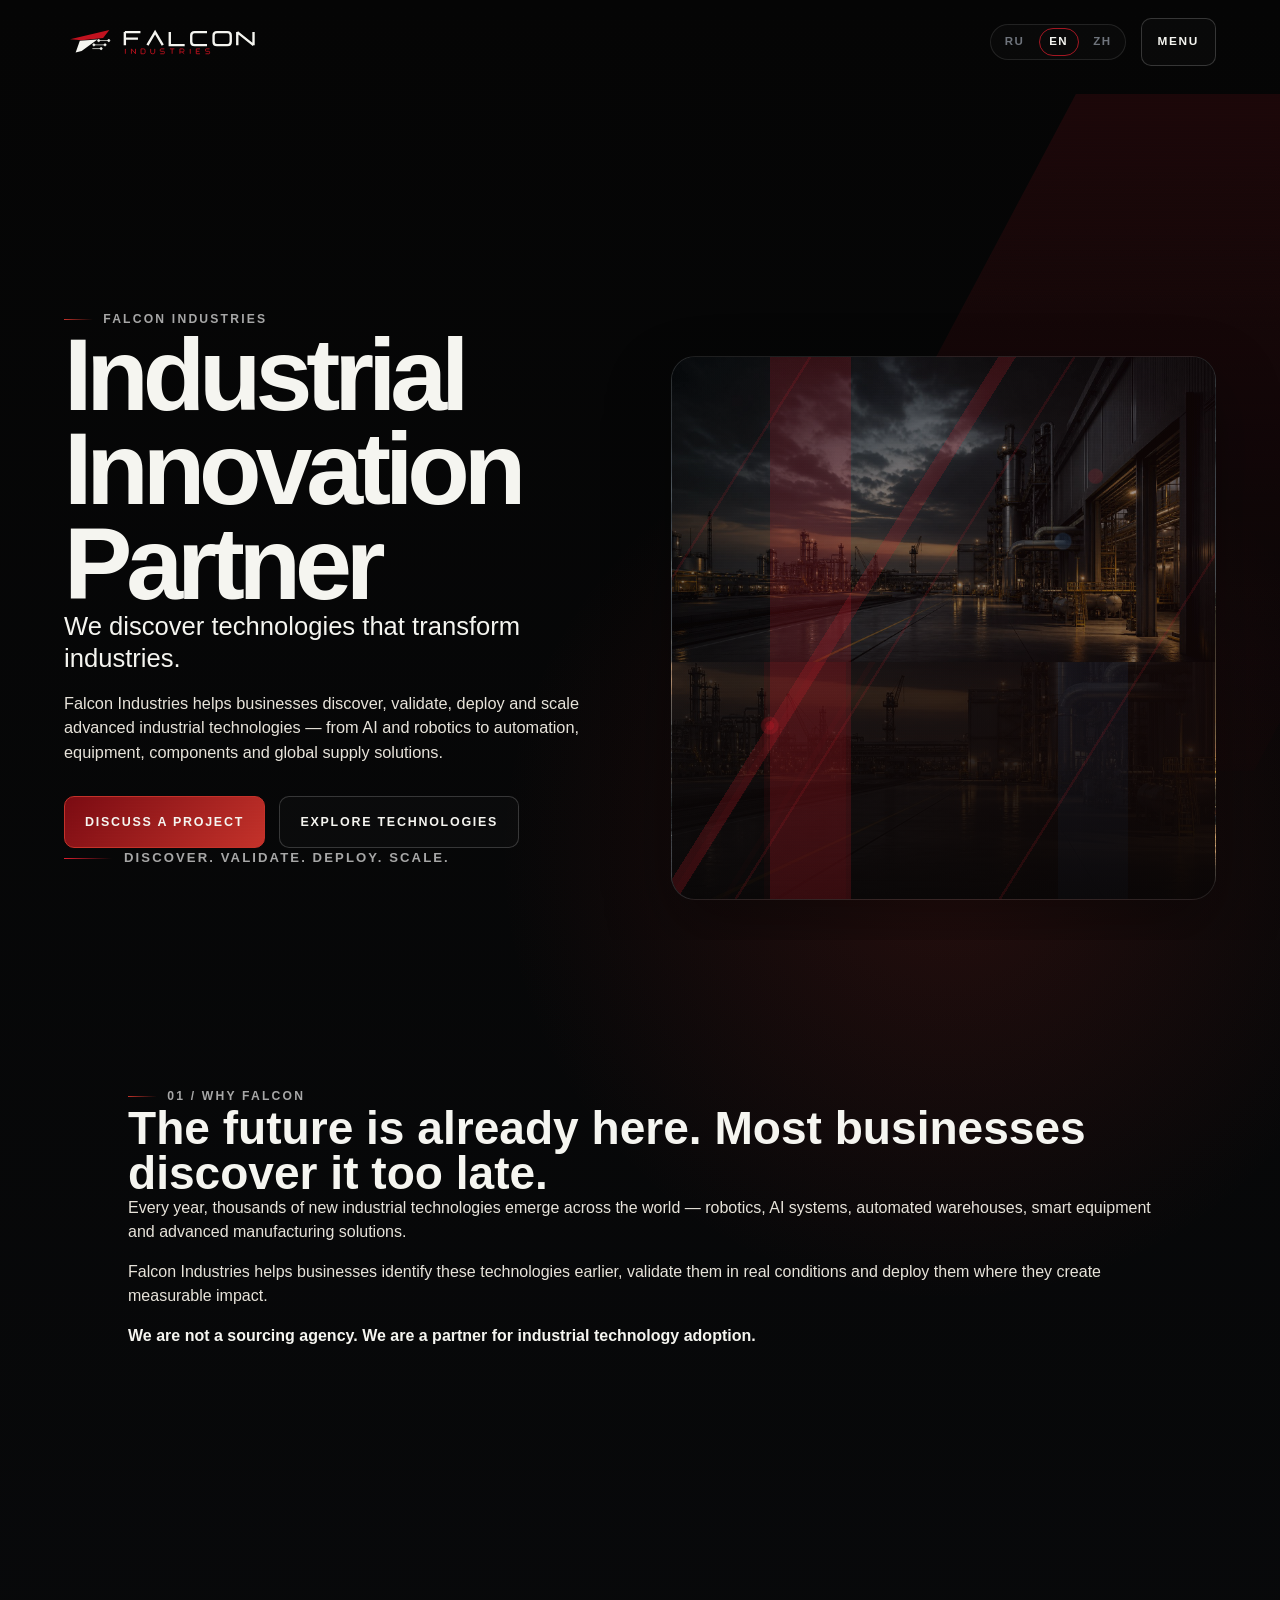
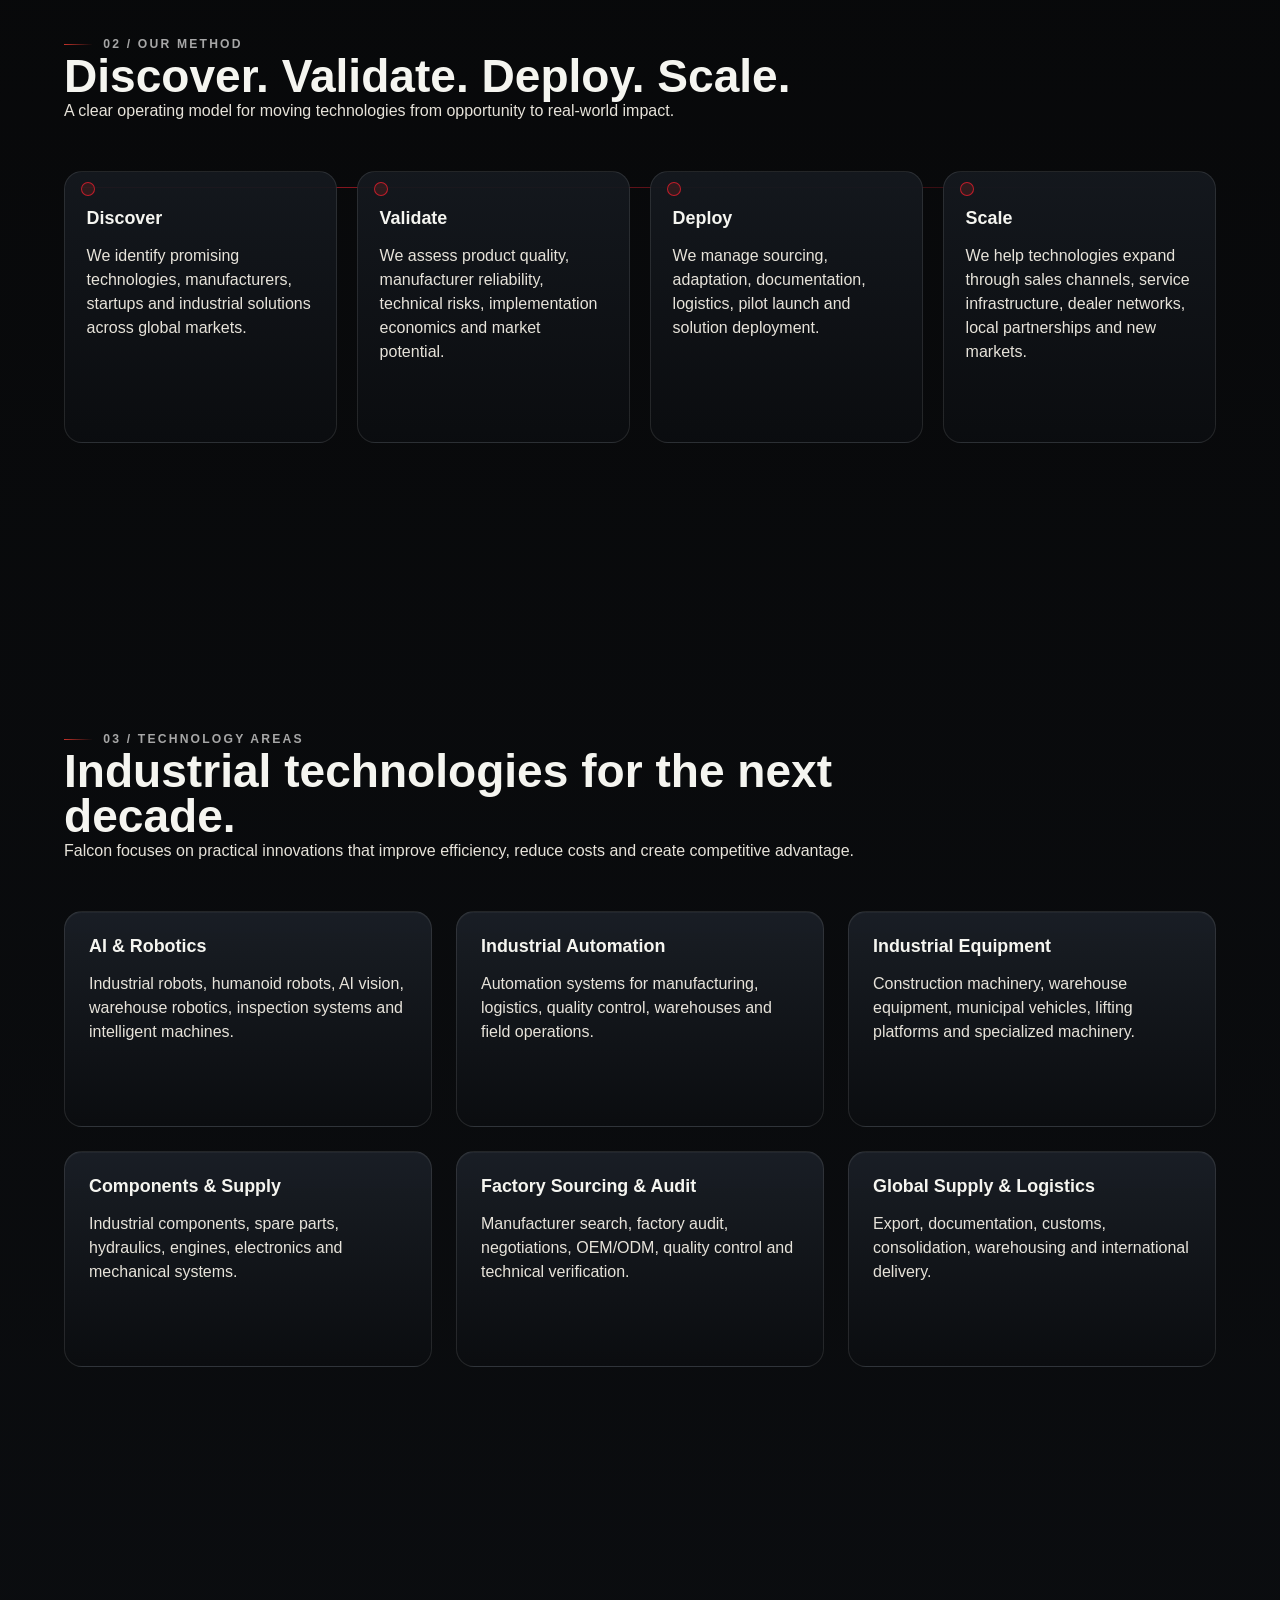
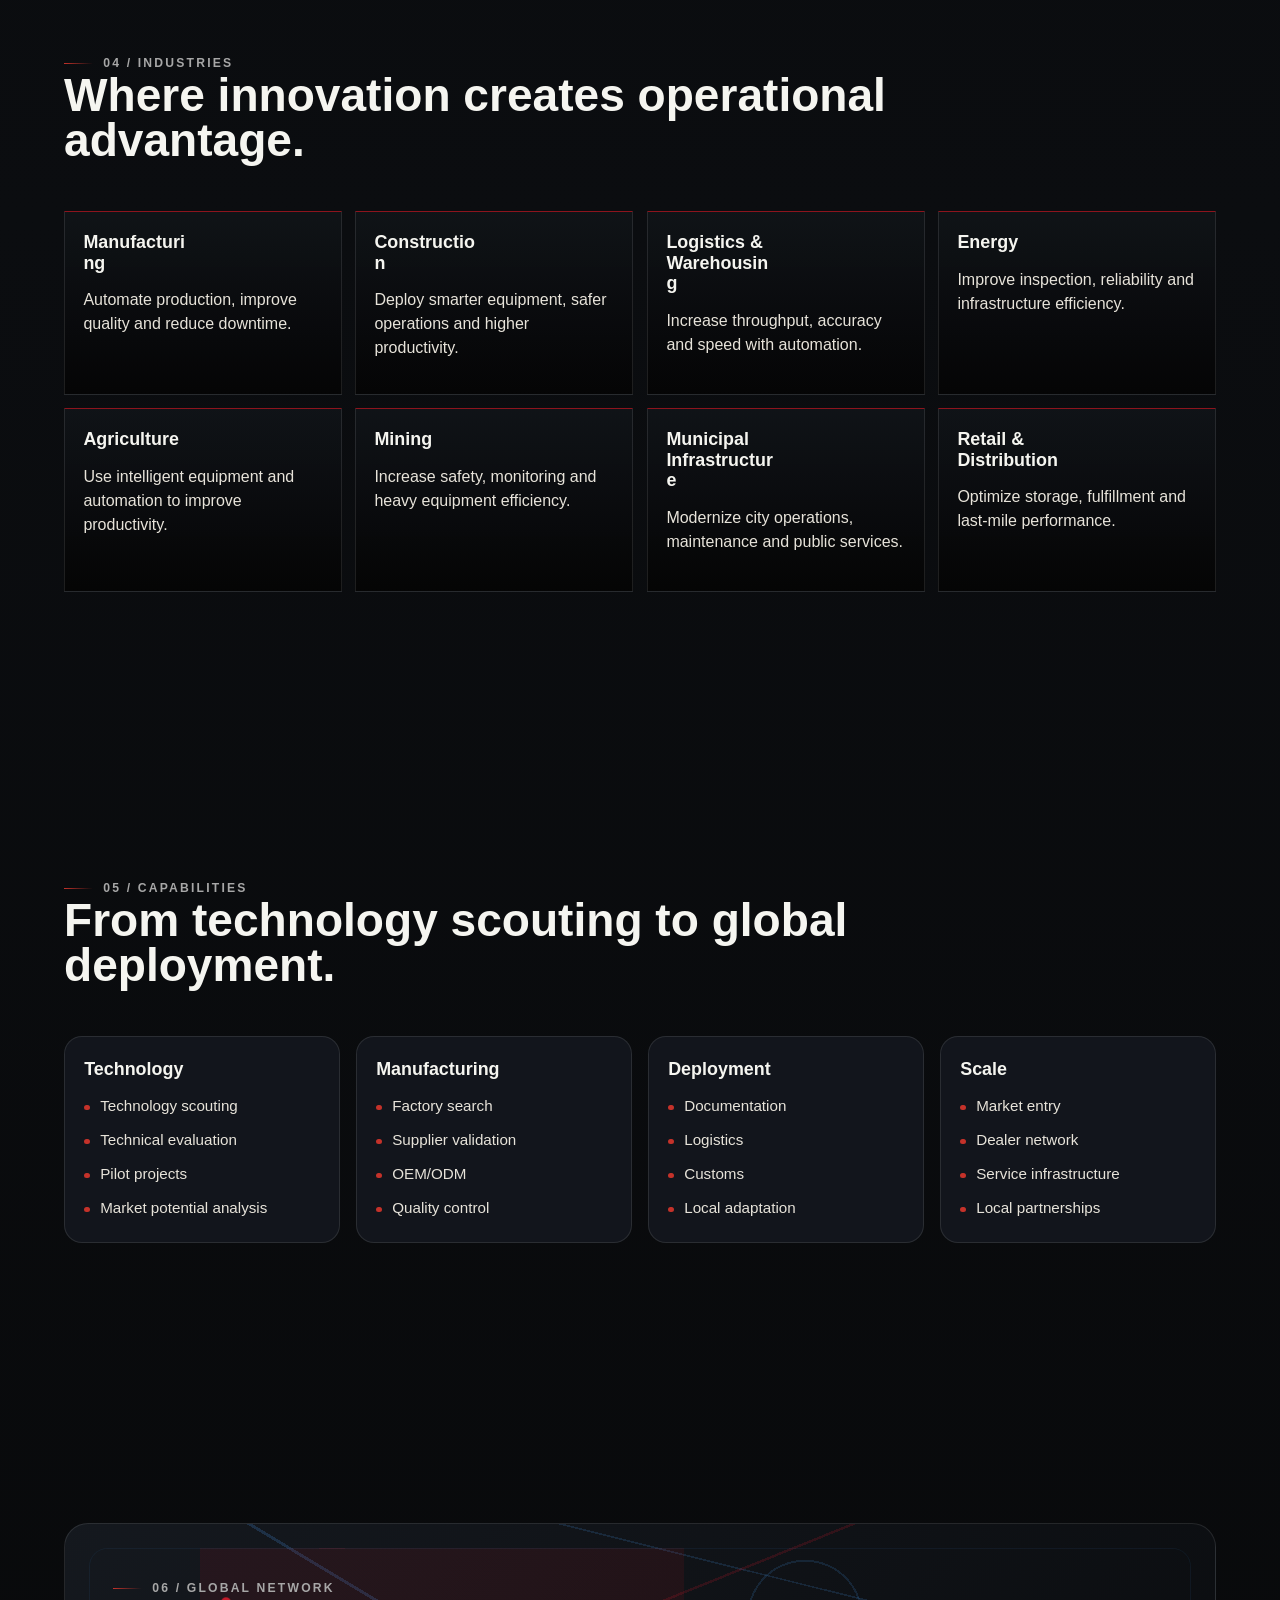
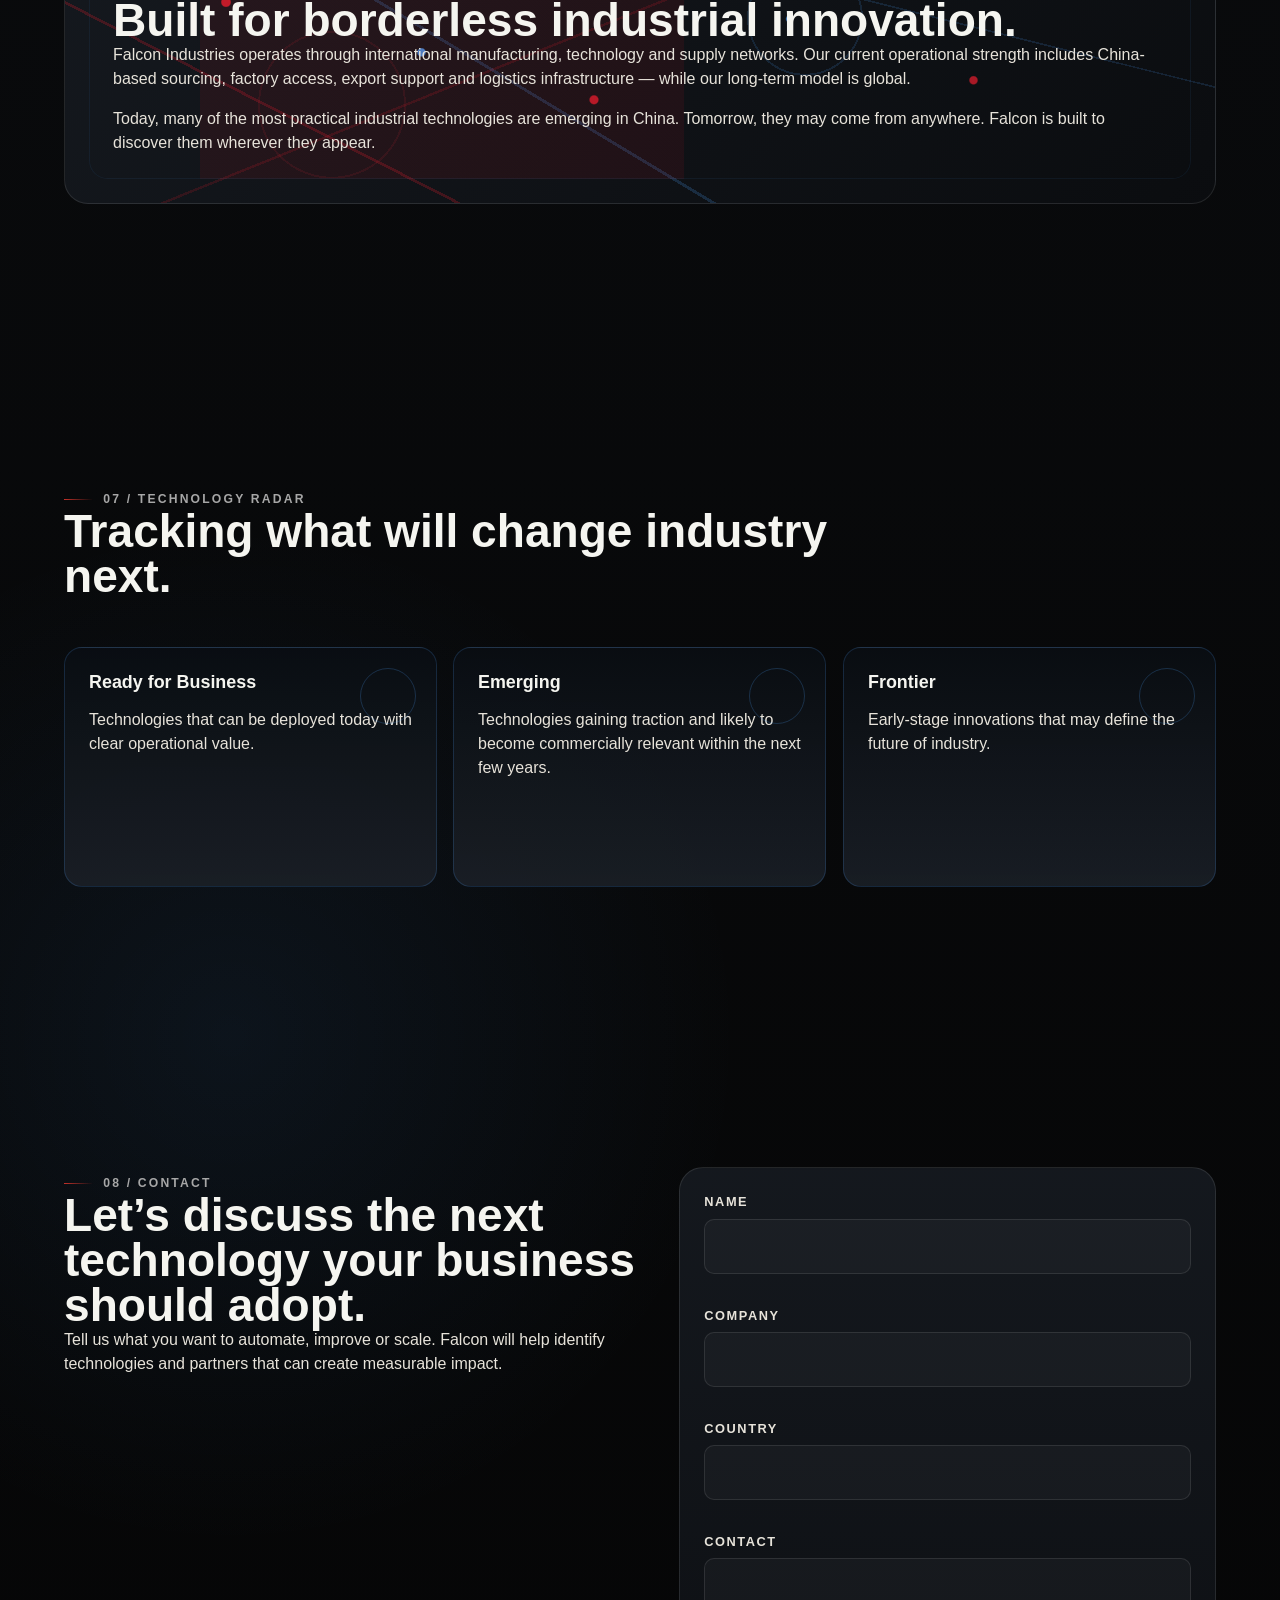
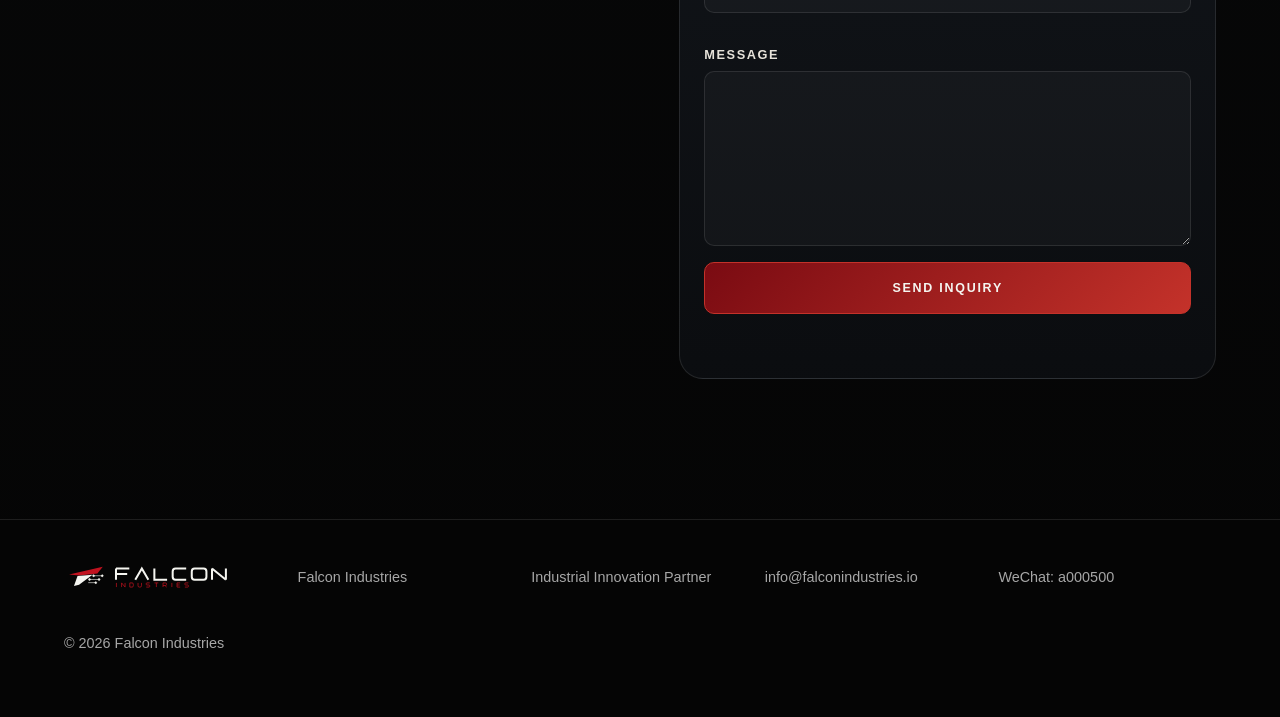
==== en/index.html @ 0cee4d05 "fix: prepare regru production hotfix" ====
<!doctype html>
<html lang="en">
<head>
  <meta charset="utf-8">
  <meta name="viewport" content="width=device-width, initial-scale=1">
  <title>Falcon Industries — Industrial Innovation Partner</title>
  <meta name="description" content="Falcon Industries helps businesses discover, validate, deploy and scale advanced industrial technologies — from AI and robotics to automation, equipment, components and global supply solutions.">
  <link rel="canonical" href="https://falconindustries.io/en/">
  <link rel="alternate" hreflang="ru" href="https://falconindustries.io/">
  <link rel="alternate" hreflang="en" href="https://falconindustries.io/en/">
  <link rel="alternate" hreflang="zh-Hans" href="https://falconindustries.io/zh/">
  <link rel="alternate" hreflang="x-default" href="https://falconindustries.io/">
  <link rel="icon" href="/public/brand/falcon-favicon.svg" type="image/svg+xml">
  <link rel="icon" href="/public/brand/falcon-favicon-32.png" sizes="32x32">
  <link rel="apple-touch-icon" href="/public/brand/falcon-favicon-192.png">
  <meta property="og:type" content="website">
  <meta property="og:site_name" content="Falcon Industries">
  <meta property="og:title" content="Falcon Industries — Industrial Innovation Partner">
  <meta property="og:description" content="We discover technologies that transform industries. Discover. Validate. Deploy. Scale.">
  <meta property="og:url" content="https://falconindustries.io/en/">
  <meta property="og:image" content="https://falconindustries.io/public/brand/falcon-og-logo.png">
  <meta name="twitter:card" content="summary_large_image">
  <meta name="twitter:title" content="Falcon Industries — Industrial Innovation Partner">
  <meta name="twitter:description" content="We discover technologies that transform industries. Discover. Validate. Deploy. Scale.">
  <meta name="twitter:image" content="https://falconindustries.io/public/brand/falcon-og-logo.png">
  <script type="application/ld+json">
    {
      "@context": "https://schema.org",
      "@type": "Organization",
      "name": "Falcon Industries",
      "url": "https://falconindustries.io/en/",
      "description": "Industrial innovation partner for discovering, validating, deploying and scaling technologies that transform industries.",
      "email": "info@falconindustries.io",
      "areaServed": ["CN", "RU", "HK"],
      "sameAs": ["https://falconindustries.io/"]
    }
  </script>
  <link rel="stylesheet" href="../assets/styles.css">
</head>
<body data-lang="en">
  <a class="skip-link" href="#main">Skip to content</a>
  <header class="site-header" data-site-header>
    <div class="container">
      <div class="header-bar">
        <a class="brand-logo" href="#hero" aria-label="Falcon Industries">
          <img src="/public/brand/falcon-logo-horizontal-light.svg" alt="Falcon Industries">
        </a>
        <nav class="site-nav" aria-label="Primary navigation">
          <a href="#about">About</a>
          <a href="#approach">Method</a>
          <a href="#technologies">Technologies</a>
          <a href="#industries">Industries</a>
          <a href="#capabilities">Capabilities</a>
          <a href="#contact">Contact</a>
        </nav>
        <div class="header-actions">
          <div class="language-switcher" aria-label="Language selection">
            <a href="/" hreflang="ru">RU</a>
            <a class="is-active" href="/en/" hreflang="en" aria-current="page">EN</a>
            <a href="/zh/" hreflang="zh-Hans">ZH</a>
          </div>
          <a class="button button--primary" href="#contact">Discuss a Project</a>
          <button type="button" class="menu-toggle" aria-label="Open menu" aria-controls="mobile-menu" aria-expanded="false" data-menu-toggle>Menu</button>
        </div>
      </div>
      <div class="mobile-menu" id="mobile-menu" hidden data-mobile-menu>
        <nav aria-label="Mobile navigation">
          <a href="#about">About</a>
          <a href="#approach">Method</a>
          <a href="#technologies">Technologies</a>
          <a href="#industries">Industries</a>
          <a href="#capabilities">Capabilities</a>
          <a href="#contact">Contact</a>
        </nav>
        <div class="language-switcher" aria-label="Language selection">
          <a href="/" hreflang="ru">RU</a>
          <a class="is-active" href="/en/" hreflang="en" aria-current="page">EN</a>
          <a href="/zh/" hreflang="zh-Hans">ZH</a>
        </div>
      </div>
    </div>
  </header>
  <main id="main">
    <section id="hero" class="hero">
      <div class="container hero-layout">
        <div class="hero-copy" data-reveal>
          <p class="section-label">FALCON INDUSTRIES</p>
          <h1>Industrial Innovation Partner</h1>
          <p class="hero-tagline">We discover technologies that transform industries.</p>
          <p>Falcon Industries helps businesses discover, validate, deploy and scale advanced industrial technologies — from AI and robotics to automation, equipment, components and global supply solutions.</p>
          <div class="hero-actions">
            <a class="button button--primary" href="#contact">Discuss a Project</a>
            <a class="button" href="#technologies">Explore Technologies</a>
          </div>
          <p class="hero-bottom-line">Discover. Validate. Deploy. Scale.</p>
        </div>
        <div class="hero-visual" data-reveal data-video-fallback aria-hidden="true">
          <video autoplay muted loop playsinline preload="metadata" poster="../assets/hero-poster.jpg">
            <source src="/public/media/hero-main-mobile.mp4" media="(max-width: 767px)" type="video/mp4">
            <source src="/public/media/hero-main.mp4" type="video/mp4">
            <source src="../assets/hero.mp4" type="video/mp4">
          </video>
        </div>
      </div>
    </section>
    <section id="about" class="section section--manifesto">
      <div class="container" data-reveal>
        <p class="section-label">01 / WHY FALCON</p>
        <h2>The future is already here. Most businesses discover it too late.</h2>
        <p>Every year, thousands of new industrial technologies emerge across the world — robotics, AI systems, automated warehouses, smart equipment and advanced manufacturing solutions.</p>
        <p>Falcon Industries helps businesses identify these technologies earlier, validate them in real conditions and deploy them where they create measurable impact.</p>
        <p><strong>We are not a sourcing agency. We are a partner for industrial technology adoption.</strong></p>
      </div>
    </section>
    <section id="approach" class="section section--approach">
      <div class="container">
        <div data-reveal>
          <p class="section-label">02 / OUR METHOD</p>
          <h2>Discover. Validate. Deploy. Scale.</h2>
          <p>A clear operating model for moving technologies from opportunity to real-world impact.</p>
        </div>
        <div class="signal-grid">
          <article class="signal-card" data-reveal>
            <h3>Discover</h3>
            <p>We identify promising technologies, manufacturers, startups and industrial solutions across global markets.</p>
          </article>
          <article class="signal-card" data-reveal>
            <h3>Validate</h3>
            <p>We assess product quality, manufacturer reliability, technical risks, implementation economics and market potential.</p>
          </article>
          <article class="signal-card" data-reveal>
            <h3>Deploy</h3>
            <p>We manage sourcing, adaptation, documentation, logistics, pilot launch and solution deployment.</p>
          </article>
          <article class="signal-card" data-reveal>
            <h3>Scale</h3>
            <p>We help technologies expand through sales channels, service infrastructure, dealer networks, local partnerships and new markets.</p>
          </article>
        </div>
      </div>
    </section>
    <section id="technologies" class="section section--technologies">
      <div class="container">
        <div data-reveal>
          <p class="section-label">03 / TECHNOLOGY AREAS</p>
          <h2>Industrial technologies for the next decade.</h2>
          <p>Falcon focuses on practical innovations that improve efficiency, reduce costs and create competitive advantage.</p>
        </div>
        <div class="technology-grid">
          <article class="tech-card" data-reveal>
            <h3>AI &amp; Robotics</h3>
            <p>Industrial robots, humanoid robots, AI vision, warehouse robotics, inspection systems and intelligent machines.</p>
          </article>
          <article class="tech-card" data-reveal>
            <h3>Industrial Automation</h3>
            <p>Automation systems for manufacturing, logistics, quality control, warehouses and field operations.</p>
          </article>
          <article class="tech-card" data-reveal>
            <h3>Industrial Equipment</h3>
            <p>Construction machinery, warehouse equipment, municipal vehicles, lifting platforms and specialized machinery.</p>
          </article>
          <article class="tech-card" data-reveal>
            <h3>Components &amp; Supply</h3>
            <p>Industrial components, spare parts, hydraulics, engines, electronics and mechanical systems.</p>
          </article>
          <article class="tech-card" data-reveal>
            <h3>Factory Sourcing &amp; Audit</h3>
            <p>Manufacturer search, factory audit, negotiations, OEM/ODM, quality control and technical verification.</p>
          </article>
          <article class="tech-card" data-reveal>
            <h3>Global Supply &amp; Logistics</h3>
            <p>Export, documentation, customs, consolidation, warehousing and international delivery.</p>
          </article>
        </div>
      </div>
    </section>
    <section id="industries" class="section section--industries">
      <div class="container">
        <div data-reveal>
          <p class="section-label">04 / INDUSTRIES</p>
          <h2>Where innovation creates operational advantage.</h2>
        </div>
        <div class="industry-grid">
          <article class="industry-tile" data-reveal>
            <h3>Manufacturing</h3>
            <p>Automate production, improve quality and reduce downtime.</p>
          </article>
          <article class="industry-tile" data-reveal>
            <h3>Construction</h3>
            <p>Deploy smarter equipment, safer operations and higher productivity.</p>
          </article>
          <article class="industry-tile" data-reveal>
            <h3>Logistics &amp; Warehousing</h3>
            <p>Increase throughput, accuracy and speed with automation.</p>
          </article>
          <article class="industry-tile" data-reveal>
            <h3>Energy</h3>
            <p>Improve inspection, reliability and infrastructure efficiency.</p>
          </article>
          <article class="industry-tile" data-reveal>
            <h3>Agriculture</h3>
            <p>Use intelligent equipment and automation to improve productivity.</p>
          </article>
          <article class="industry-tile" data-reveal>
            <h3>Mining</h3>
            <p>Increase safety, monitoring and heavy equipment efficiency.</p>
          </article>
          <article class="industry-tile" data-reveal>
            <h3>Municipal Infrastructure</h3>
            <p>Modernize city operations, maintenance and public services.</p>
          </article>
          <article class="industry-tile" data-reveal>
            <h3>Retail &amp; Distribution</h3>
            <p>Optimize storage, fulfillment and last-mile performance.</p>
          </article>
        </div>
      </div>
    </section>
    <section id="capabilities" class="section section--capabilities">
      <div class="container">
        <div data-reveal>
          <p class="section-label">05 / CAPABILITIES</p>
          <h2>From technology scouting to global deployment.</h2>
        </div>
        <div class="capability-grid">
          <article class="capability-column" data-reveal>
            <h3>Technology</h3>
            <ul>
              <li>Technology scouting</li>
              <li>Technical evaluation</li>
              <li>Pilot projects</li>
              <li>Market potential analysis</li>
            </ul>
          </article>
          <article class="capability-column" data-reveal>
            <h3>Manufacturing</h3>
            <ul>
              <li>Factory search</li>
              <li>Supplier validation</li>
              <li>OEM/ODM</li>
              <li>Quality control</li>
            </ul>
          </article>
          <article class="capability-column" data-reveal>
            <h3>Deployment</h3>
            <ul>
              <li>Documentation</li>
              <li>Logistics</li>
              <li>Customs</li>
              <li>Local adaptation</li>
            </ul>
          </article>
          <article class="capability-column" data-reveal>
            <h3>Scale</h3>
            <ul>
              <li>Market entry</li>
              <li>Dealer network</li>
              <li>Service infrastructure</li>
              <li>Local partnerships</li>
            </ul>
          </article>
        </div>
      </div>
    </section>
    <section id="global-network" class="section section--network">
      <div class="container" data-reveal>
        <p class="section-label">06 / GLOBAL NETWORK</p>
        <h2>Built for borderless industrial innovation.</h2>
        <p>Falcon Industries operates through international manufacturing, technology and supply networks. Our current operational strength includes China-based sourcing, factory access, export support and logistics infrastructure — while our long-term model is global.</p>
        <p>Today, many of the most practical industrial technologies are emerging in China. Tomorrow, they may come from anywhere. Falcon is built to discover them wherever they appear.</p>
      </div>
    </section>
    <section id="technology-radar" class="section section--radar">
      <div class="container">
        <div data-reveal>
          <p class="section-label">07 / TECHNOLOGY RADAR</p>
          <h2>Tracking what will change industry next.</h2>
        </div>
        <div class="radar-grid">
          <article class="radar-stage" data-reveal>
            <h3>Ready for Business</h3>
            <p>Technologies that can be deployed today with clear operational value.</p>
          </article>
          <article class="radar-stage" data-reveal>
            <h3>Emerging</h3>
            <p>Technologies gaining traction and likely to become commercially relevant within the next few years.</p>
          </article>
          <article class="radar-stage" data-reveal>
            <h3>Frontier</h3>
            <p>Early-stage innovations that may define the future of industry.</p>
          </article>
        </div>
      </div>
    </section>
    <section id="contact" class="section section--contact">
      <div class="container">
        <div data-reveal>
          <p class="section-label">08 / CONTACT</p>
          <h2>Let’s discuss the next technology your business should adopt.</h2>
          <p>Tell us what you want to automate, improve or scale. Falcon will help identify technologies and partners that can create measurable impact.</p>
        </div>
        <form class="contact-form" action="mailto:info@falconindustries.io" method="post" data-contact-form data-mail-subject="Falcon Industries: new industrial project" data-status-opening="Opening your email client..." data-status-fallback="If nothing opens, email info@falconindustries.io.">
          <label>
            <span>Name</span>
            <input type="text" name="name" required>
          </label>
          <label>
            <span>Company</span>
            <input type="text" name="company">
          </label>
          <label>
            <span>Country</span>
            <input type="text" name="country">
          </label>
          <label>
            <span>Contact</span>
            <input type="text" name="contact" required>
          </label>
          <label>
            <span>Message</span>
            <textarea name="message" rows="6" required></textarea>
          </label>
          <button type="submit" class="button button--primary">Send Inquiry</button>
          <p class="form-status" role="status" aria-live="polite" data-form-status></p>
        </form>
      </div>
    </section>
  </main>
  <footer class="site-footer">
    <div class="container">
      <a class="footer-logo" href="#hero" aria-label="Falcon Industries">
        <img src="/public/brand/falcon-logo-horizontal-light.svg" alt="Falcon Industries">
      </a>
      <p>Falcon Industries</p>
      <p>Industrial Innovation Partner</p>
      <p><a href="mailto:info@falconindustries.io">info@falconindustries.io</a></p>
      <p>WeChat: a000500</p>
      <p>&copy; <span data-year></span> Falcon Industries</p>
    </div>
  </footer>
  <script src="../assets/app.js" defer></script>
</body>
</html>
---- assets/styles.css ----
*, *::before, *::after {
  box-sizing: border-box;
}

:root {
  --falcon-black: #050505;
  --falcon-graphite: #0B0D10;
  --falcon-deep-metal: #111418;
  --falcon-panel: #15191F;
  --falcon-panel-soft: #1B2027;
  --falcon-white: #F5F5F0;
  --falcon-white-soft: #E7E3DA;
  --falcon-muted: #A7A7A7;
  --falcon-muted-dark: #6F747C;
  --falcon-red: #C4322A;
  --falcon-red-bright: #E01E2D;
  --falcon-red-dark: #7A0B12;
  --falcon-tech-blue: #4DA3FF;
  --falcon-tech-blue-soft: #8CC7FF;
  --falcon-border: rgba(255, 255, 255, 0.10);
  --falcon-border-strong: rgba(255, 255, 255, 0.18);
  --container-max: 1440px;
  --container-pad: 64px;
  --nav-height: 84px;
  --radius-small: 10px;
  --radius-medium: 18px;
  --radius-large: 24px;
  --ease-out: cubic-bezier(0.16, 1, 0.3, 1);
}

html {
  scroll-behavior: smooth;
  background: var(--falcon-black);
  overflow-x: clip;
}

body {
  margin: 0;
  min-width: 320px;
  color: var(--falcon-white);
  background:
    radial-gradient(circle at 74% 12%, rgba(196, 50, 42, 0.16), transparent 28rem),
    radial-gradient(circle at 18% 82%, rgba(77, 163, 255, 0.08), transparent 32rem),
    linear-gradient(180deg, var(--falcon-black), var(--falcon-graphite) 48%, var(--falcon-black));
  font-family: Inter, "Noto Sans SC", "Helvetica Neue", Arial, sans-serif;
  line-height: 1.5;
  overflow-x: clip;
  -webkit-font-smoothing: antialiased;
  text-rendering: optimizeLegibility;
}

body::after {
  position: fixed;
  inset: 0;
  z-index: 100;
  pointer-events: none;
  content: "";
  opacity: 0.04;
  background-image:
    linear-gradient(rgba(255, 255, 255, 0.28) 1px, transparent 1px),
    linear-gradient(90deg, rgba(255, 255, 255, 0.16) 1px, transparent 1px);
  background-size: 100% 3px, 72px 72px;
  mix-blend-mode: soft-light;
}

body.menu-open {
  overflow: hidden;
}

img,
video {
  display: block;
  max-width: 100%;
}

a {
  color: inherit;
  text-decoration: none;
}

button,
input,
textarea {
  font: inherit;
}

button {
  cursor: pointer;
}

:focus-visible {
  outline: 2px solid var(--falcon-tech-blue-soft);
  outline-offset: 4px;
}

.skip-link {
  position: fixed;
  top: 1rem;
  left: 1rem;
  z-index: 2100;
  transform: translateY(-160%);
  border: 1px solid var(--falcon-border-strong);
  border-radius: var(--radius-small);
  background: var(--falcon-white);
  color: var(--falcon-black);
  padding: 0.8rem 1rem;
  font-size: 0.82rem;
  font-weight: 800;
}

.skip-link:focus {
  transform: translateY(0);
}

.container {
  width: min(100% - (var(--container-pad) * 2), var(--container-max));
  margin-inline: auto;
}

.section {
  position: relative;
  padding-block: 140px;
}

.section__grid,
.contact-layout {
  display: grid;
  grid-template-columns: repeat(2, minmax(0, 1fr));
  gap: 32px;
}

.section__header {
  max-width: 56rem;
  margin-bottom: 3rem;
}

.section-label,
.hero__eyebrow {
  display: inline-flex;
  align-items: center;
  gap: 0.65rem;
  margin: 0 0 1rem;
  color: var(--falcon-muted);
  font-size: 0.76rem;
  font-weight: 800;
  letter-spacing: 0.18em;
  text-transform: uppercase;
}

.section-label::before,
.hero__eyebrow::before {
  width: 1.8rem;
  height: 1px;
  flex: 0 0 auto;
  content: "";
  background: linear-gradient(90deg, var(--falcon-red), transparent);
}

.section-label strong,
.section-label span,
.hero__eyebrow strong,
.hero__eyebrow span {
  color: var(--falcon-red-bright);
}

.section-title,
.section > .container > h2,
.section > .container > [data-reveal] > h2 {
  margin: 0;
  color: var(--falcon-white);
  font-size: clamp(2.2rem, 3.6vw, 4.4rem);
  line-height: 0.98;
  letter-spacing: 0;
}

.section-copy,
.section > .container > p:not(.section-label),
.section > .container > [data-reveal] > p:not(.section-label),
.contact-form span,
.form-status {
  color: var(--falcon-white-soft);
}

.approach-card h3,
.signal-card h3,
.tech-card h3,
.industry-tile h3,
.capability-column h3,
.radar-stage h3 {
  margin: 0;
  font-size: clamp(1.05rem, 1.4vw, 1.35rem);
  line-height: 1.15;
  letter-spacing: 0;
  overflow-wrap: anywhere;
}

.section > .container > p,
.section > .container > [data-reveal] > p,
.hero-copy p,
.signal-card p,
.tech-card p,
.industry-tile p,
.radar-stage p,
.contact-form p,
.form-status {
  margin: 0;
}

.section > .container > p:not(.section-label) + p:not(.section-label),
.section > .container > [data-reveal] > p:not(.section-label) + p:not(.section-label),
.hero-copy p + p,
.contact-form label + label {
  margin-top: 1rem;
}

.button {
  display: inline-flex;
  align-items: center;
  justify-content: center;
  min-height: 3.25rem;
  border: 1px solid var(--falcon-border-strong);
  border-radius: var(--radius-small);
  background: rgba(255, 255, 255, 0.02);
  color: var(--falcon-white);
  padding: 0.9rem 1.25rem;
  font-size: 0.78rem;
  font-weight: 800;
  letter-spacing: 0.14em;
  line-height: 1;
  text-transform: uppercase;
  transition:
    transform 180ms var(--ease-out),
    border-color 180ms var(--ease-out),
    background-color 180ms var(--ease-out),
    color 180ms var(--ease-out),
    box-shadow 180ms var(--ease-out);
}

.button:hover,
.button:focus-visible {
  border-color: var(--falcon-tech-blue);
  background: rgba(77, 163, 255, 0.08);
  box-shadow: 0 12px 24px rgba(0, 0, 0, 0.22);
}

.button--primary {
  border-color: var(--falcon-red);
  background: linear-gradient(135deg, var(--falcon-red-dark), var(--falcon-red));
}

.button--primary:hover,
.button--primary:focus-visible {
  background: var(--falcon-red-bright);
  color: var(--falcon-white);
  transform: translateY(-1px);
}

.button--secondary {
  background: transparent;
}

.signal-node {
  width: 0.8rem;
  height: 0.8rem;
  border: 1px solid rgba(224, 30, 45, 0.8);
  border-radius: 999px;
  background: rgba(196, 50, 42, 0.18);
  box-shadow: 0 0 0 0.2rem rgba(196, 50, 42, 0.08);
}

.signal-line {
  width: 100%;
  height: 1px;
  transform-origin: left center;
  background: linear-gradient(90deg, rgba(224, 30, 45, 0.92), rgba(224, 30, 45, 0));
  animation: signal-grow 1200ms var(--ease-out) both;
}

@keyframes signal-grow {
  from {
    transform: scaleX(0);
  }

  to {
    transform: scaleX(1);
  }
}

.site-header {
  position: fixed;
  inset: 0 0 auto;
  z-index: 1200;
  min-height: var(--nav-height);
  border-bottom: 1px solid transparent;
  background: transparent;
  transition:
    border-color 220ms var(--ease-out),
    background-color 220ms var(--ease-out),
    box-shadow 220ms var(--ease-out),
    backdrop-filter 220ms var(--ease-out);
}

.site-header.is-scrolled,
.site-header.is-open {
  border-color: var(--falcon-border);
  background: rgba(11, 13, 16, 0.78);
  box-shadow: 0 18px 50px rgba(0, 0, 0, 0.32);
  backdrop-filter: blur(18px);
}

.nav,
.header-bar {
  display: flex;
  align-items: center;
  justify-content: space-between;
  flex-wrap: nowrap;
  min-height: var(--nav-height);
  gap: 1.5rem;
}

.brand-logo {
  display: inline-flex;
  align-items: center;
  flex: 0 0 auto;
}

.brand-logo img {
  width: auto;
  height: 42px;
  object-fit: contain;
}

.footer-logo {
  display: inline-flex;
  align-items: center;
  width: fit-content;
}

.footer-logo img {
  width: auto;
  max-width: min(100%, 13rem);
  height: 36px;
  object-fit: contain;
}

.site-nav {
  display: flex;
  align-items: center;
  justify-content: center;
  flex: 0 1 auto;
  flex-wrap: nowrap;
  gap: 1rem;
  margin-left: auto;
}

.site-nav a {
  position: relative;
  min-width: max-content;
  color: var(--falcon-muted);
  font-size: 0.72rem;
  font-weight: 800;
  letter-spacing: 0.08em;
  overflow-wrap: normal;
  text-transform: uppercase;
  white-space: nowrap;
  word-break: keep-all;
  transition: color 180ms var(--ease-out);
}

.site-nav a::after {
  position: absolute;
  right: 0;
  bottom: -0.45rem;
  left: 0;
  height: 1px;
  transform: scaleX(0);
  transform-origin: left center;
  content: "";
  background: var(--falcon-red);
  transition: transform 180ms var(--ease-out);
}

.site-nav a:hover,
.site-nav a:focus-visible {
  color: var(--falcon-white);
}

.site-nav a:hover::after,
.site-nav a:focus-visible::after {
  transform: scaleX(1);
}

.header-actions {
  display: flex;
  align-items: center;
  flex: 0 0 auto;
  gap: 0.9rem;
}

.language-switcher {
  display: inline-flex;
  align-items: center;
  gap: 0.25rem;
  padding: 0.2rem;
  border: 1px solid var(--falcon-border);
  border-radius: 999px;
  background: rgba(255, 255, 255, 0.02);
}

.language-switcher a {
  border: 1px solid transparent;
  border-radius: 999px;
  color: var(--falcon-muted-dark);
  padding: 0.45rem 0.6rem;
  font-size: 0.72rem;
  font-weight: 800;
  letter-spacing: 0.12em;
  line-height: 1;
  text-transform: uppercase;
  transition:
    color 180ms var(--ease-out),
    border-color 180ms var(--ease-out),
    background-color 180ms var(--ease-out);
}

.language-switcher a:hover,
.language-switcher a:focus-visible {
  color: var(--falcon-white);
}

.language-switcher a.is-active {
  border-color: rgba(224, 30, 45, 0.72);
  color: var(--falcon-white);
}

.menu-toggle {
  display: none;
  align-items: center;
  justify-content: center;
  min-height: 3rem;
  border: 1px solid var(--falcon-border-strong);
  border-radius: var(--radius-small);
  background: rgba(255, 255, 255, 0.02);
  color: var(--falcon-white);
  padding: 0.8rem 1rem;
  font-size: 0.74rem;
  font-weight: 800;
  letter-spacing: 0.14em;
  text-transform: uppercase;
}

.mobile-menu {
  position: absolute;
  top: calc(100% - 1px);
  left: 0;
  width: 100%;
  padding: 0 0 1rem;
  border-bottom: 1px solid var(--falcon-border);
  background: rgba(11, 13, 16, 0.98);
  backdrop-filter: blur(18px);
}

.mobile-menu[hidden] {
  display: none;
}

.mobile-menu nav,
.mobile-menu__links {
  display: grid;
  gap: 0.5rem;
  padding: 0.75rem 0 1rem;
}

.mobile-menu a {
  display: block;
  border: 1px solid var(--falcon-border);
  border-radius: var(--radius-medium);
  background: rgba(255, 255, 255, 0.02);
  padding: 1rem 1.1rem;
  color: var(--falcon-white-soft);
  font-size: 0.92rem;
  font-weight: 700;
}

.mobile-menu .language-switcher {
  width: fit-content;
}

.hero {
  position: relative;
  isolation: isolate;
  min-height: 100svh;
  padding: calc(var(--nav-height) + 2rem) 0 2.5rem;
  overflow: clip;
}

.hero::before {
  position: absolute;
  inset: 10% -12% 18% auto;
  width: min(42vw, 620px);
  transform: skewX(-28deg);
  content: "";
  background: linear-gradient(180deg, rgba(224, 30, 45, 0.16), rgba(224, 30, 45, 0.02));
  filter: blur(0.5px);
  opacity: 0.65;
  pointer-events: none;
}

.hero__media,
.hero-visual {
  position: relative;
  min-height: 34rem;
  overflow: hidden;
  border: 1px solid var(--falcon-border);
  border-radius: var(--radius-large);
  background:
    linear-gradient(145deg, rgba(5, 5, 5, 0.18), rgba(5, 5, 5, 0.84)),
    linear-gradient(135deg, rgba(5, 5, 5, 0.18), rgba(196, 50, 42, 0.08)),
    url("/assets/hero-poster.jpg"),
    url("/assets/og-falcon.jpg");
  background-position: center;
  background-repeat: no-repeat;
  background-size: cover;
  box-shadow: 0 28px 64px rgba(0, 0, 0, 0.34);
}

.hero__media {
  position: absolute;
  inset: 0;
}

.hero__media::before,
.hero-visual::before {
  position: absolute;
  inset: 0;
  z-index: 0;
  content: "";
  background:
    radial-gradient(circle at 18% 68%, rgba(224, 30, 45, 0.9) 0 0.25rem, transparent 0.3rem),
    radial-gradient(circle at 78% 22%, rgba(224, 30, 45, 0.72) 0 0.18rem, transparent 0.24rem),
    radial-gradient(circle at 72% 34%, rgba(77, 163, 255, 0.56) 0 0.18rem, transparent 0.24rem),
    linear-gradient(122deg, transparent 0 38%, rgba(224, 30, 45, 0.2) 38% 39.1%, transparent 39.1% 100%),
    linear-gradient(122deg, transparent 0 44%, rgba(224, 30, 45, 0.12) 44% 44.7%, transparent 44.7% 100%),
    linear-gradient(90deg, transparent 0 17%, rgba(224, 30, 45, 0.26) 17% 32%, transparent 32% 100%),
    linear-gradient(90deg, transparent 0 71%, rgba(77, 163, 255, 0.18) 71% 84%, transparent 84% 100%);
  opacity: 0.78;
  pointer-events: none;
}

.hero__video,
.hero-visual video {
  position: relative;
  z-index: 1;
  width: 100%;
  height: 100%;
  object-fit: cover;
  filter: saturate(0.96) contrast(1.04);
}

.hero__fallback {
  position: absolute;
  inset: 0;
  z-index: 0;
  background:
    linear-gradient(145deg, rgba(5, 5, 5, 0.12), rgba(5, 5, 5, 0.82)),
    linear-gradient(135deg, rgba(5, 5, 5, 0.18), rgba(196, 50, 42, 0.08)),
    url("/assets/hero-poster.jpg"),
    url("/assets/og-falcon.jpg");
  background-position: center;
  background-repeat: no-repeat;
  background-size: cover;
}

.hero__overlay,
.hero-visual::after {
  position: absolute;
  inset: 0;
  z-index: 2;
  content: "";
  background:
    radial-gradient(circle at 18% 68%, rgba(224, 30, 45, 0.22) 0 0.5rem, transparent 0.6rem),
    radial-gradient(circle at 78% 22%, rgba(224, 30, 45, 0.14) 0 0.42rem, transparent 0.52rem),
    radial-gradient(circle at 72% 34%, rgba(77, 163, 255, 0.12) 0 0.48rem, transparent 0.58rem),
    repeating-linear-gradient(122deg, transparent 0 7.25rem, rgba(224, 30, 45, 0.12) 7.25rem 7.4rem, transparent 7.4rem 14rem),
    linear-gradient(122deg, transparent 0 37%, rgba(224, 30, 45, 0.18) 37% 39%, transparent 39% 100%),
    linear-gradient(90deg, transparent 0 18%, rgba(224, 30, 45, 0.18) 18% 33%, transparent 33% 100%),
    linear-gradient(180deg, rgba(5, 5, 5, 0.18) 0%, rgba(5, 5, 5, 0.56) 72%, rgba(5, 5, 5, 0.82) 100%),
    linear-gradient(135deg, rgba(11, 13, 16, 0.18), rgba(196, 50, 42, 0.14));
  pointer-events: none;
}

.hero-layout {
  position: relative;
  z-index: 1;
  display: grid;
  grid-template-columns: minmax(0, 1.02fr) minmax(420px, 0.98fr);
  align-items: end;
  gap: 40px;
  min-height: calc(100svh - var(--nav-height) - 2rem);
}

.hero__content,
.hero-copy {
  position: relative;
  z-index: 1;
  display: flex;
  flex-direction: column;
  min-width: 0;
  max-width: 48rem;
  padding: 3rem 0 2rem;
}

.hero-layout > *,
.signal-grid > *,
.technology-grid > *,
.industry-grid > *,
.capability-grid > *,
.radar-grid > *,
.section--contact .container > * {
  min-width: 0;
}

.hero__title,
.hero h1 {
  margin: 0;
  font-size: clamp(52px, 8vw, 124px);
  line-height: 0.92;
  letter-spacing: -0.06em;
  text-wrap: balance;
}

.hero__tagline,
.hero-tagline {
  margin-top: 1.4rem;
  color: var(--falcon-white);
  font-size: clamp(1.2rem, 2vw, 1.8rem);
  line-height: 1.25;
}

.hero__description,
.hero-copy > p:not(.section-label):not(.hero-tagline):not(.hero-bottom-line) {
  max-width: 40rem;
  color: var(--falcon-white-soft);
  font-size: 1.02rem;
}

.hero__actions,
.hero-actions {
  display: flex;
  flex-wrap: wrap;
  gap: 0.9rem;
  margin-top: 2rem;
}

.hero__bottom-line,
.hero-bottom-line {
  display: inline-flex;
  align-items: center;
  gap: 0.75rem;
  margin-top: 2rem;
  color: var(--falcon-muted);
  font-size: 0.82rem;
  font-weight: 700;
  letter-spacing: 0.16em;
  text-transform: uppercase;
}

.hero__bottom-line::before,
.hero-bottom-line::before {
  width: 3rem;
  height: 1px;
  content: "";
  background: linear-gradient(90deg, var(--falcon-red-bright), transparent);
}

.hero__signal {
  display: flex;
  align-items: center;
  gap: 0.65rem;
}

.section--manifesto .container,
.manifesto {
  max-width: 64rem;
}

.section--manifesto strong,
.manifesto__statement {
  color: var(--falcon-white);
}

.section--approach .container > div:first-child,
.section--technologies .container > div:first-child,
.section--industries .container > div:first-child,
.section--capabilities .container > div:first-child,
.section--radar .container > div:first-child,
.section--contact .container > div:first-child {
  max-width: 52rem;
  margin-bottom: 3rem;
}

.approach-grid,
.signal-grid {
  position: relative;
  display: grid;
  grid-template-columns: repeat(4, minmax(0, 1fr));
  gap: 1.25rem;
}

.approach-grid::before,
.signal-grid::before {
  position: absolute;
  top: 1rem;
  left: 1rem;
  right: 1rem;
  height: 1px;
  content: "";
  background: linear-gradient(90deg, rgba(224, 30, 45, 0.72), rgba(224, 30, 45, 0.08));
}

.approach-card,
.signal-card {
  position: relative;
  min-height: 17rem;
  padding: 2.25rem 1.35rem 1.4rem;
  border: 1px solid var(--falcon-border);
  border-radius: var(--radius-medium);
  background:
    linear-gradient(180deg, rgba(21, 25, 31, 0.94), rgba(11, 13, 16, 0.96));
}

.approach-card::before,
.signal-card::before {
  position: absolute;
  top: 0.65rem;
  left: 1rem;
  width: 0.85rem;
  height: 0.85rem;
  border: 1px solid rgba(224, 30, 45, 0.82);
  border-radius: 999px;
  content: "";
  background: rgba(196, 50, 42, 0.16);
}

.approach-card p,
.signal-card p,
.tech-card p,
.industry-tile p,
.capability-column li,
.radar-stage p {
  margin-top: 0.95rem;
  color: var(--falcon-white-soft);
}

.tech-grid,
.technology-grid {
  display: grid;
  grid-template-columns: repeat(3, minmax(0, 1fr));
  gap: 1.5rem;
}

.tech-card {
  min-height: 13.5rem;
  padding: 1.5rem;
  border: 1px solid var(--falcon-border);
  border-radius: var(--radius-medium);
  background:
    linear-gradient(180deg, rgba(27, 32, 39, 0.92), rgba(11, 13, 16, 0.98));
  box-shadow: inset 0 1px 0 rgba(255, 255, 255, 0.04);
}

.industry-grid {
  display: grid;
  grid-template-columns: repeat(4, minmax(0, 1fr));
  gap: 0.85rem;
}

.industry-tile {
  min-height: 11.5rem;
  padding: 1.25rem 1.15rem 1.1rem;
  border-top: 1px solid rgba(224, 30, 45, 0.62);
  border-right: 1px solid var(--falcon-border);
  border-bottom: 1px solid var(--falcon-border);
  border-left: 1px solid var(--falcon-border);
  background:
    linear-gradient(180deg, rgba(17, 20, 24, 0.92), rgba(5, 5, 5, 0.94));
}

.industry-tile h3 {
  max-width: 11ch;
}

.capabilities-grid,
.capability-grid {
  display: grid;
  grid-template-columns: repeat(4, minmax(0, 1fr));
  gap: 1rem;
}

.capability-column {
  padding: 1.35rem 1.2rem;
  border: 1px solid var(--falcon-border);
  border-radius: var(--radius-medium);
  background: rgba(21, 25, 31, 0.84);
}

.capability-column ul {
  margin: 1rem 0 0;
  padding: 0;
  list-style: none;
}

.capability-column li {
  position: relative;
  padding-left: 1rem;
  font-size: 0.95rem;
}

.capability-column li + li {
  margin-top: 0.7rem;
}

.capability-column li::before {
  position: absolute;
  top: 0.6rem;
  left: 0;
  width: 0.35rem;
  height: 0.35rem;
  border-radius: 999px;
  content: "";
  background: var(--falcon-red);
}

.network-panel,
.section--network .container {
  position: relative;
  overflow: hidden;
  padding: 3rem;
  border: 1px solid var(--falcon-border);
  border-radius: var(--radius-large);
  background:
    linear-gradient(135deg, rgba(21, 25, 31, 0.98), rgba(11, 13, 16, 0.96));
}

.network-panel > *,
.section--network .container > * {
  position: relative;
  z-index: 1;
}

.network-panel::before,
.section--network .container::before {
  position: absolute;
  inset: 0;
  content: "";
  background:
    radial-gradient(circle at 14% 28%, rgba(224, 30, 45, 0.9) 0 0.26rem, transparent 0.34rem),
    radial-gradient(circle at 31% 46%, rgba(77, 163, 255, 0.84) 0 0.22rem, transparent 0.3rem),
    radial-gradient(circle at 46% 63%, rgba(224, 30, 45, 0.84) 0 0.24rem, transparent 0.32rem),
    radial-gradient(circle at 63% 34%, rgba(77, 163, 255, 0.78) 0 0.18rem, transparent 0.26rem),
    radial-gradient(circle at 79% 56%, rgba(224, 30, 45, 0.78) 0 0.22rem, transparent 0.3rem),
    linear-gradient(27deg, transparent 0 23%, rgba(224, 30, 45, 0.26) 23% 23.35%, transparent 23.35% 100%),
    linear-gradient(31deg, transparent 0 40%, rgba(77, 163, 255, 0.2) 40% 40.35%, transparent 40.35% 100%),
    linear-gradient(-22deg, transparent 0 57%, rgba(224, 30, 45, 0.18) 57% 57.35%, transparent 57.35% 100%),
    linear-gradient(14deg, transparent 0 71%, rgba(77, 163, 255, 0.16) 71% 71.3%, transparent 71.3% 100%);
  opacity: 0.95;
  pointer-events: none;
}

.network-panel::after,
.section--network .container::after {
  position: absolute;
  inset: 1.5rem;
  content: "";
  border: 1px solid rgba(77, 163, 255, 0.08);
  border-radius: calc(var(--radius-large) - 0.35rem);
  background:
    radial-gradient(circle at 65% 30%, transparent 0 3.5rem, rgba(77, 163, 255, 0.16) 3.5rem 3.62rem, transparent 3.62rem 100%),
    radial-gradient(circle at 22% 68%, transparent 0 4.5rem, rgba(224, 30, 45, 0.12) 4.5rem 4.62rem, transparent 4.62rem 100%),
    linear-gradient(90deg, transparent 0 10%, rgba(224, 30, 45, 0.1) 10% 54%, transparent 54% 100%);
  opacity: 0.9;
  pointer-events: none;
}

.radar,
.radar-grid {
  display: grid;
  grid-template-columns: repeat(3, minmax(0, 1fr));
  gap: 1rem;
}

.radar-stage {
  position: relative;
  min-height: 15rem;
  padding: 1.5rem;
  border: 1px solid rgba(77, 163, 255, 0.18);
  border-radius: var(--radius-medium);
  background:
    linear-gradient(180deg, rgba(10, 14, 19, 0.92), rgba(27, 32, 39, 0.88));
}

.radar-stage::before {
  position: absolute;
  top: 1.25rem;
  right: 1.25rem;
  width: 3.5rem;
  height: 3.5rem;
  border: 1px solid rgba(77, 163, 255, 0.22);
  border-radius: 999px;
  content: "";
}

.section--contact .container {
  display: grid;
  grid-template-columns: minmax(0, 1fr) minmax(320px, 0.92fr);
  gap: 2rem;
  align-items: start;
}

.contact-form {
  display: grid;
  gap: 1rem;
  padding: 1.5rem;
  border: 1px solid var(--falcon-border);
  border-radius: var(--radius-large);
  background:
    linear-gradient(180deg, rgba(21, 25, 31, 0.96), rgba(11, 13, 16, 0.98));
}

.contact-form label {
  display: grid;
  gap: 0.45rem;
}

.contact-form span {
  font-size: 0.8rem;
  font-weight: 700;
  letter-spacing: 0.12em;
  text-transform: uppercase;
}

.contact-form input,
.contact-form textarea {
  width: 100%;
  border: 1px solid var(--falcon-border);
  border-radius: var(--radius-small);
  background: rgba(255, 255, 255, 0.03);
  color: var(--falcon-white);
  padding: 0.9rem 1rem;
  transition:
    border-color 180ms var(--ease-out),
    background-color 180ms var(--ease-out),
    box-shadow 180ms var(--ease-out);
}

.contact-form input:focus,
.contact-form textarea:focus {
  outline: none;
  border-color: var(--falcon-tech-blue);
  background: rgba(77, 163, 255, 0.06);
  box-shadow: 0 0 0 0.2rem rgba(77, 163, 255, 0.1);
}

.contact-form textarea {
  min-height: 10rem;
  resize: vertical;
}

.form-status {
  min-height: 1.5rem;
  font-size: 0.95rem;
}

.site-footer {
  padding: 2rem 0 3rem;
  border-top: 1px solid var(--falcon-border);
  background: rgba(5, 5, 5, 0.84);
}

.site-footer .container {
  display: grid;
  grid-template-columns: repeat(5, minmax(0, 1fr));
  gap: 1rem;
  color: var(--falcon-muted);
  font-size: 0.9rem;
}

[data-reveal] {
  opacity: 1;
  visibility: visible;
  transform: none;
}

.js-enabled [data-reveal] {
  opacity: 0;
  transform: translate3d(0, 1.5rem, 0);
  transition:
    opacity 560ms var(--ease-out),
    transform 560ms var(--ease-out);
  will-change: opacity, transform;
}

.js-enabled [data-reveal].is-visible {
  opacity: 1;
  visibility: visible;
  transform: translate3d(0, 0, 0);
}

@media (max-width: 1280px) {
  .site-nav,
  .nav__cta,
  .header-actions > .button {
    display: none;
  }

  .menu-toggle {
    display: inline-flex;
  }
}

@media (max-width: 1120px) {
  :root {
    --container-pad: 36px;
  }

  .hero::before {
    inset: 10% 0 18% auto;
    width: min(18vw, 10rem);
  }

  .site-nav,
  .nav__cta,
  .header-actions > .button {
    display: none;
  }

  .menu-toggle {
    display: inline-flex;
  }

  .hero-layout {
    grid-template-columns: 1fr;
    align-items: stretch;
  }

  .hero-visual {
    min-height: 28rem;
  }

  .approach-grid,
  .signal-grid,
  .tech-grid,
  .technology-grid,
  .capabilities-grid,
  .capability-grid {
    grid-template-columns: repeat(2, minmax(0, 1fr));
  }

  .industry-grid,
  .site-footer .container {
    grid-template-columns: repeat(2, minmax(0, 1fr));
  }

  .section--contact .container,
  .radar,
  .radar-grid {
    grid-template-columns: 1fr;
  }
}

@media (max-width: 760px) {
  :root {
    --container-pad: 20px;
    --nav-height: 72px;
  }

  .section {
    padding-block: 72px;
  }

  .brand-logo img {
    height: 34px;
  }

  .header-bar {
    gap: 0.8rem;
  }

  .header-actions {
    margin-left: auto;
  }

  .header-actions > .language-switcher {
    display: none;
  }

  .mobile-menu {
    padding-bottom: 1.25rem;
  }

  .hero {
    padding-top: calc(var(--nav-height) + 1rem);
  }

  .hero-layout {
    gap: 1.5rem;
    min-height: auto;
  }

  .hero-copy {
    padding-top: 1.5rem;
  }

  .hero__title,
  .hero h1 {
    font-size: clamp(2.35rem, 10.5vw, 3.4rem);
  }

  .hero__actions,
  .hero-actions {
    flex-direction: column;
    align-items: stretch;
  }

  .hero-visual {
    min-height: 22rem;
  }

  .approach-grid,
  .signal-grid,
  .tech-grid,
  .technology-grid,
  .industry-grid,
  .capabilities-grid,
  .capability-grid,
  .site-footer .container {
    grid-template-columns: 1fr;
  }

  .approach-grid::before,
  .signal-grid::before {
    display: none;
  }

  .network-panel,
  .section--network .container,
  .contact-form {
    padding: 1.25rem;
  }
}

@media (prefers-reduced-motion: reduce) {
  *, *::before, *::after {
    scroll-behavior: auto !important;
    animation-duration: 0.01ms !important;
    animation-iteration-count: 1 !important;
    transition-duration: 0.01ms !important;
  }

  .hero__video,
  .hero-visual video {
    display: none;
  }

  .js-enabled [data-reveal],
  [data-reveal] {
    opacity: 1;
    visibility: visible;
    transform: none;
    transition: none;
    will-change: auto;
  }
}
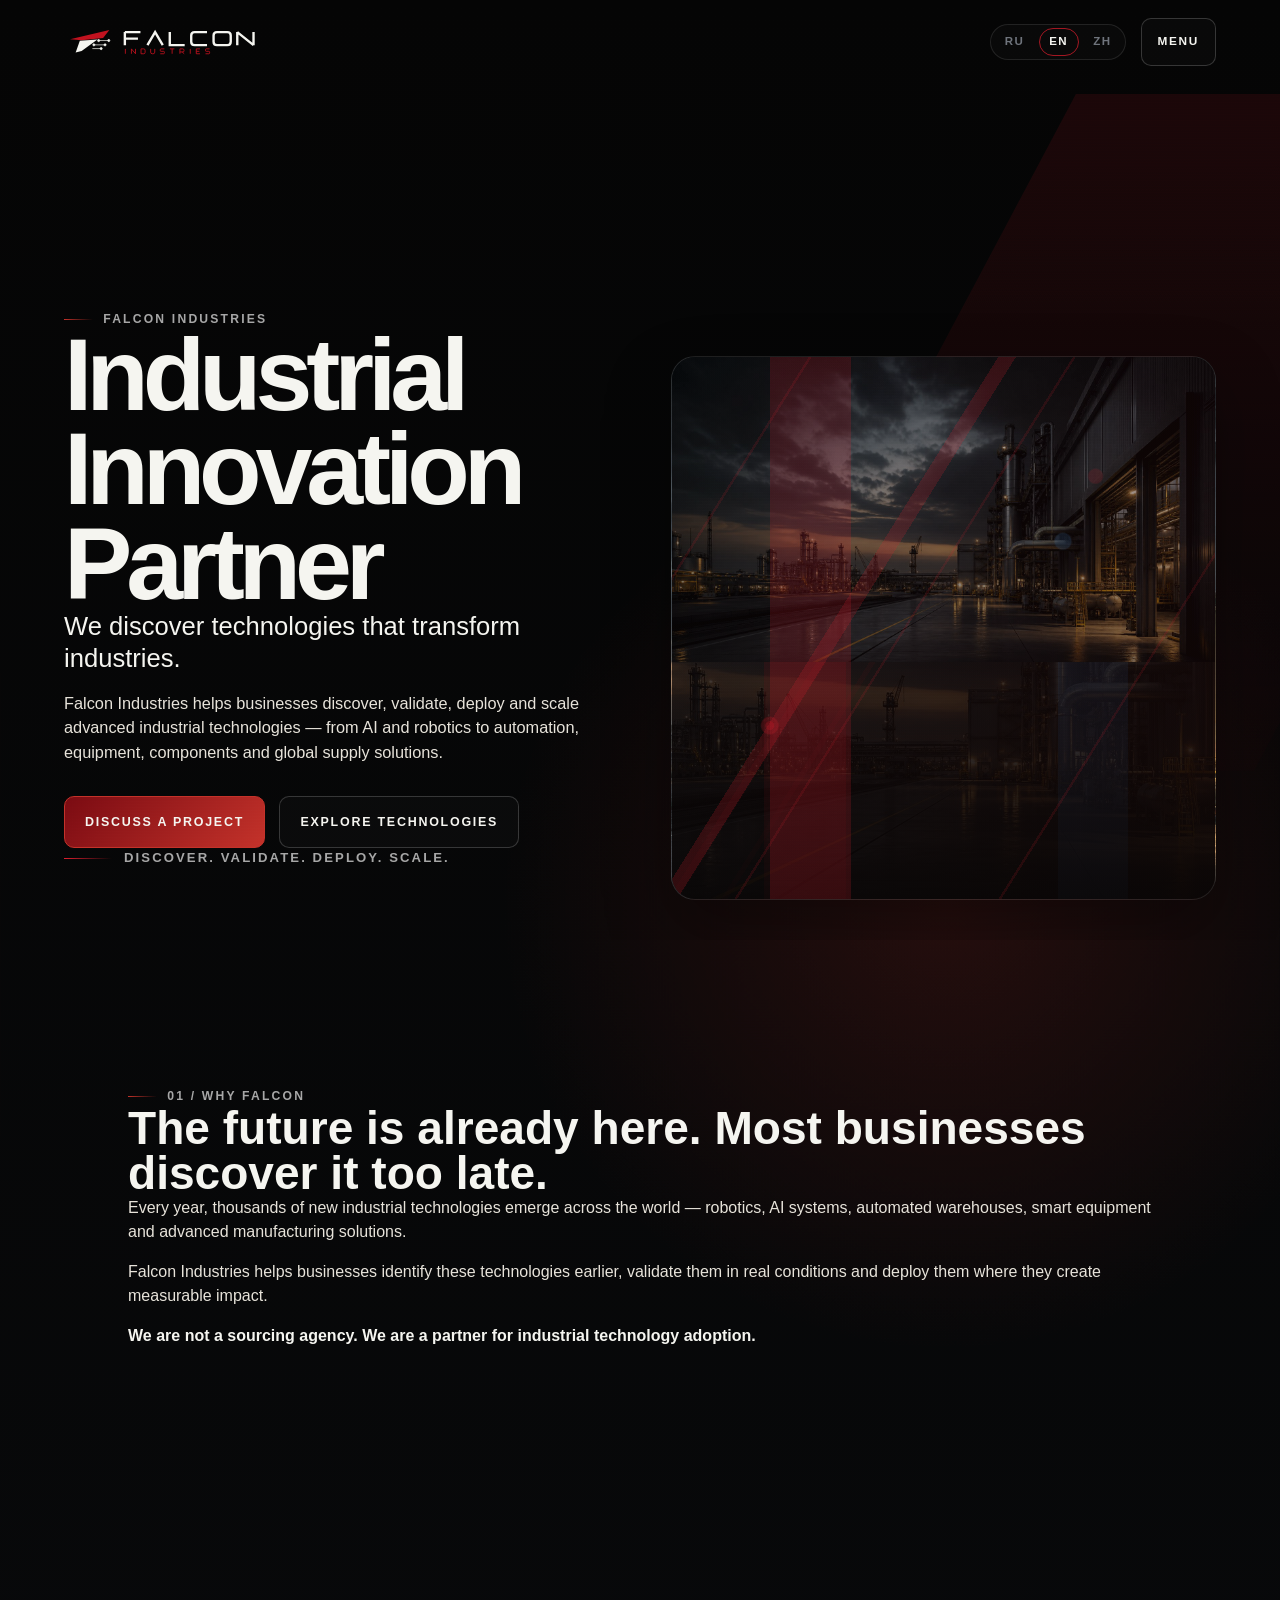
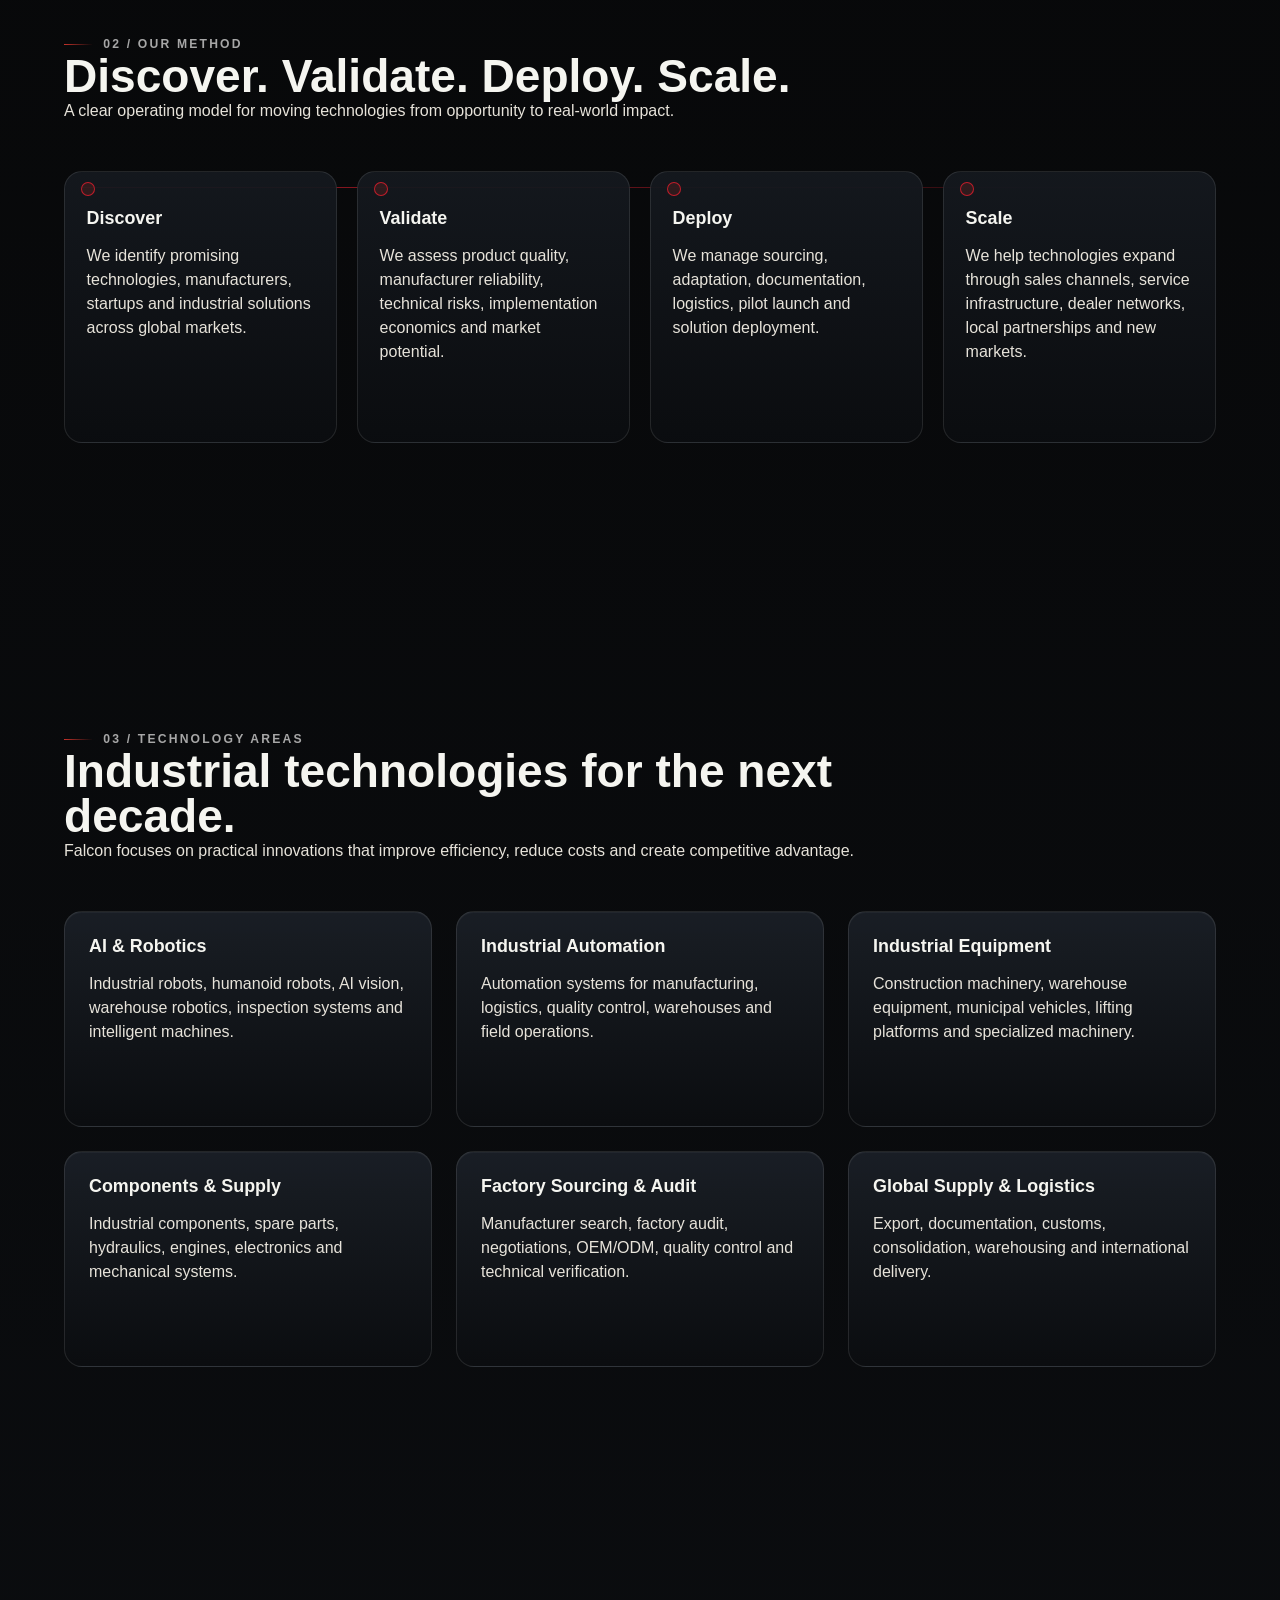
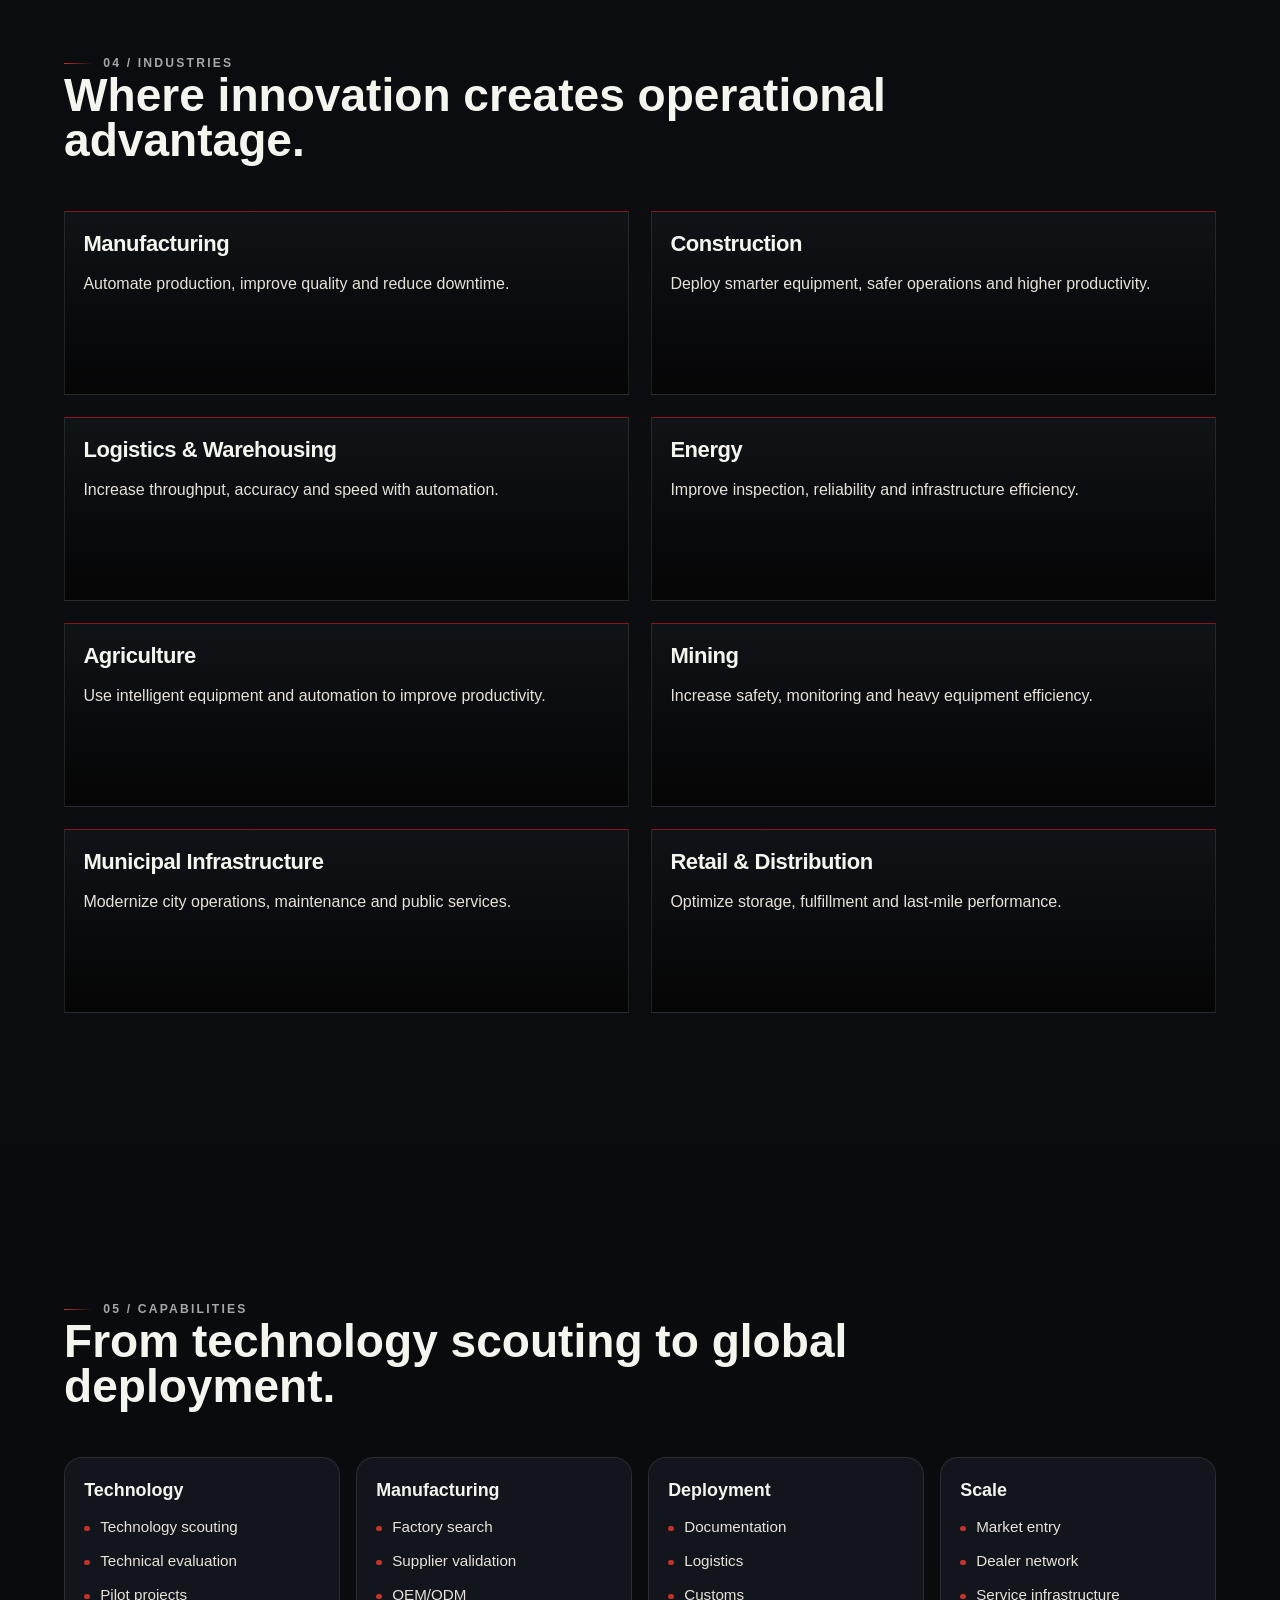
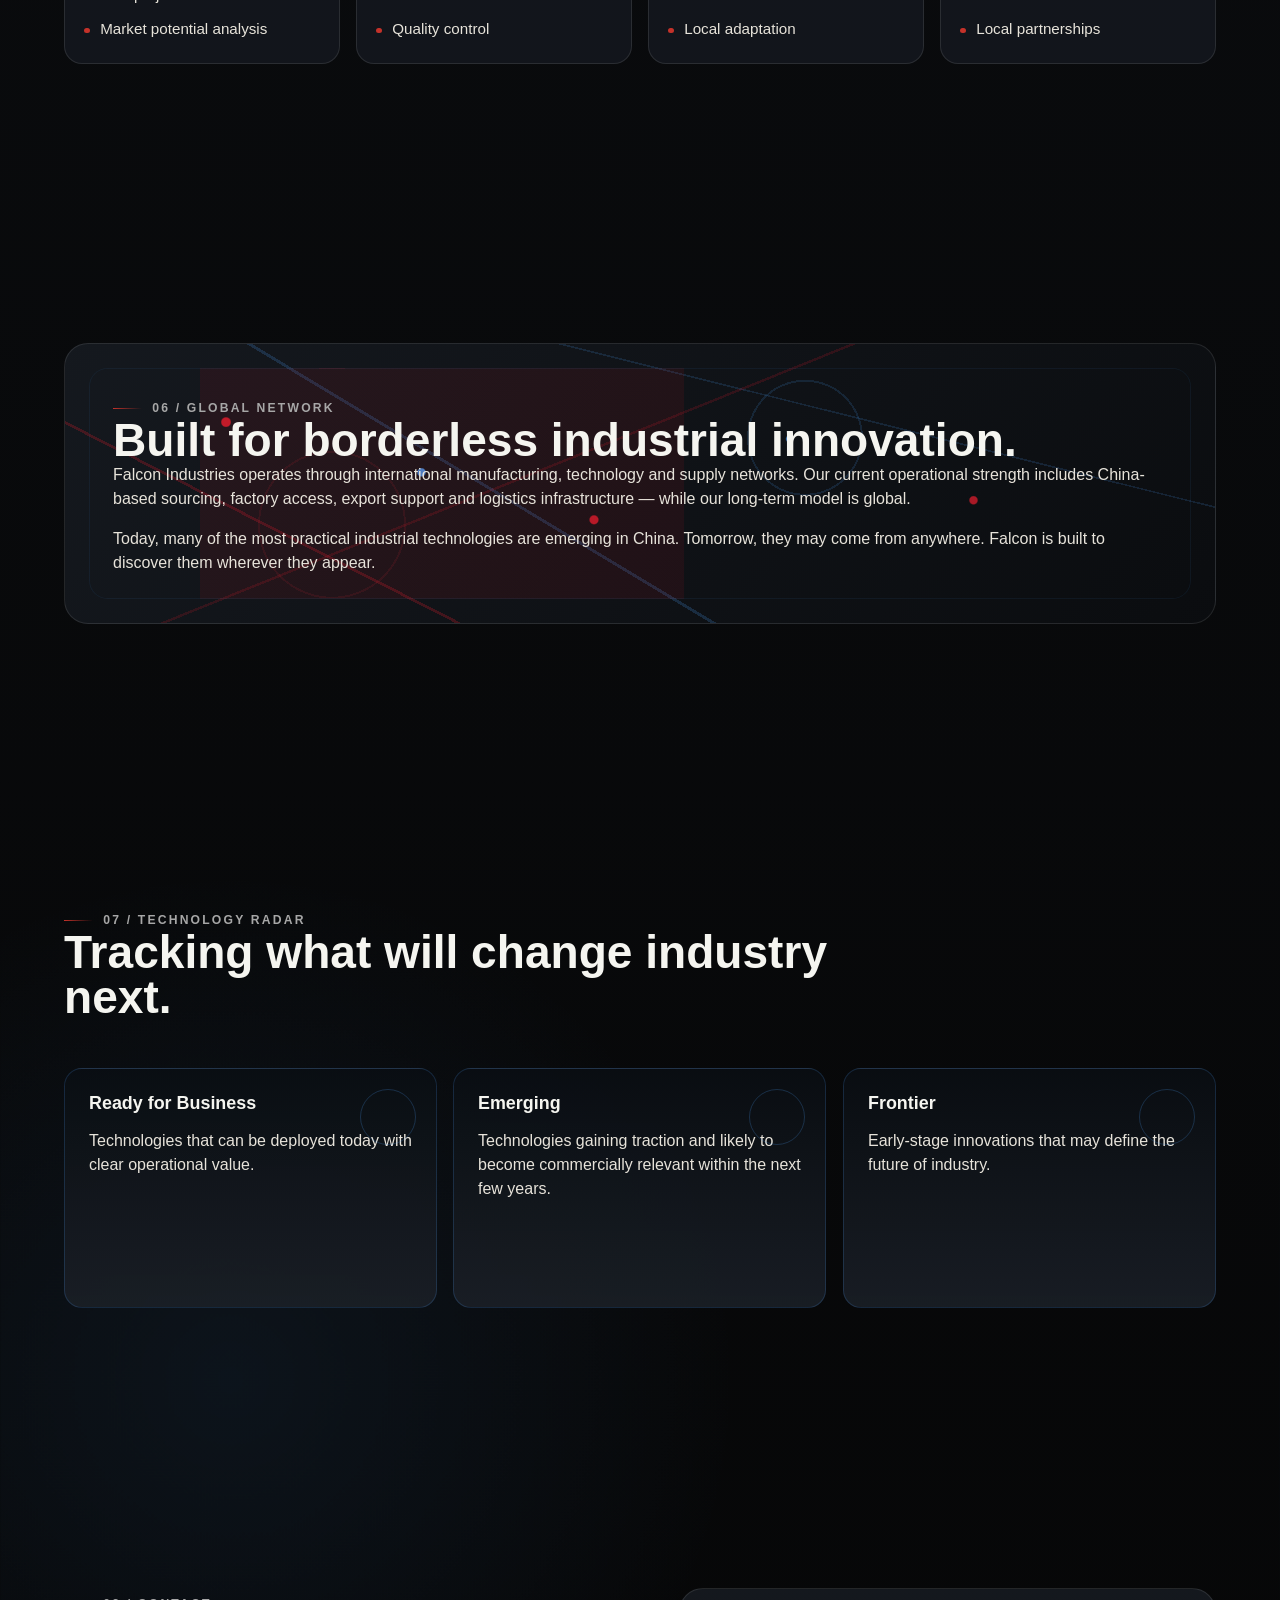
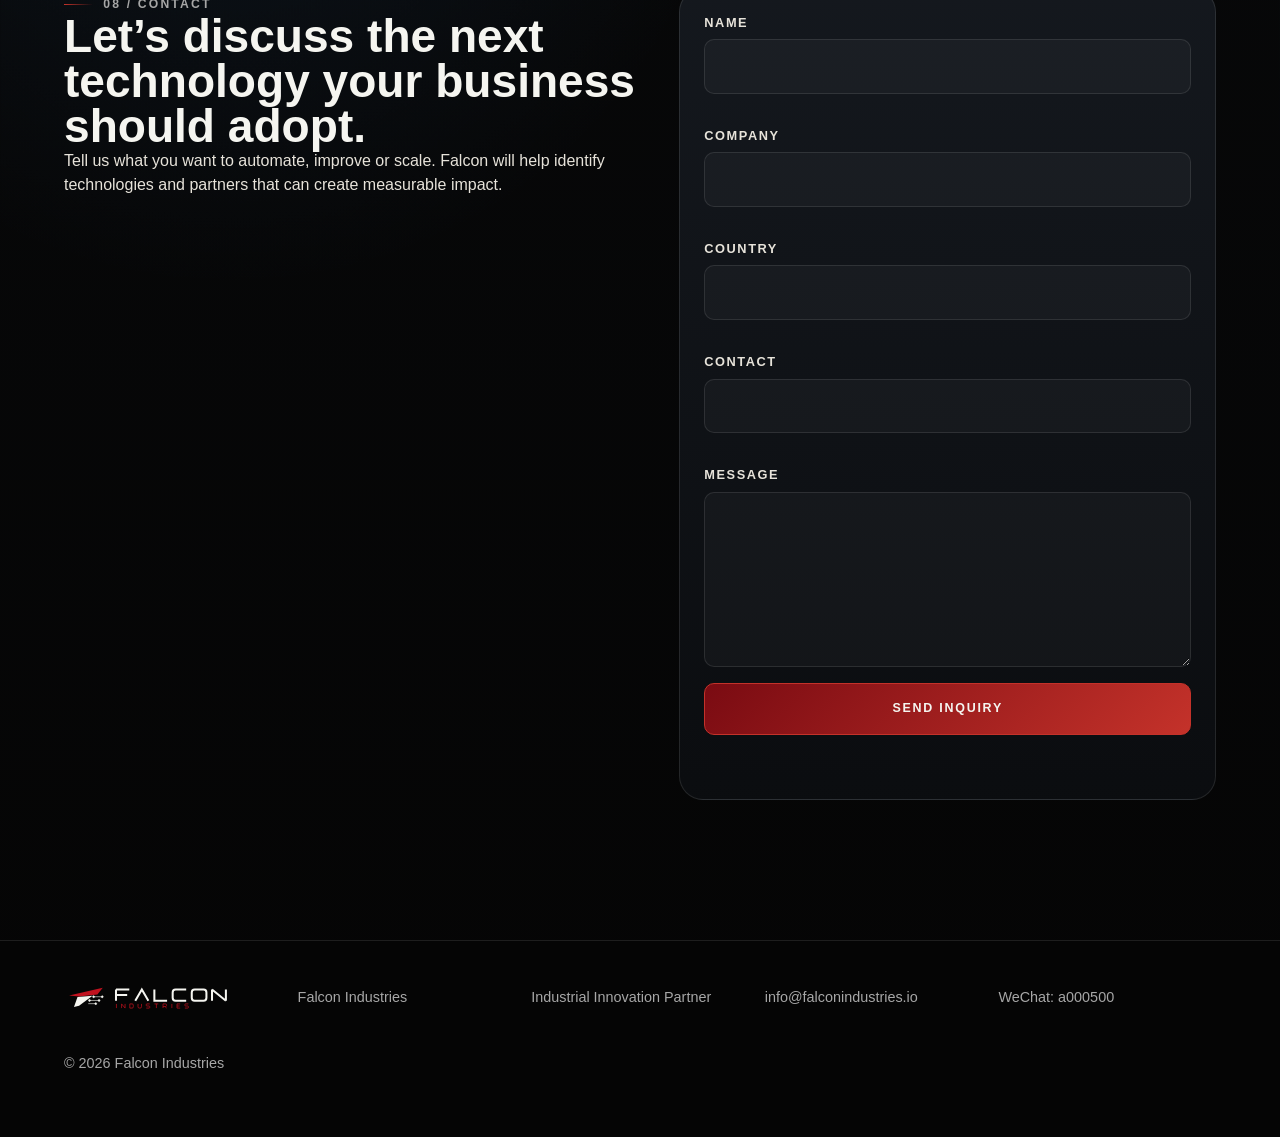
==== commit 9e7baa83: "fix: prevent industry title word breaks" ====
--- a/en/index.html
+++ b/en/index.html
@@ -182,35 +182,35 @@
         </div>
         <div class="industry-grid">
           <article class="industry-tile" data-reveal>
-            <h3>Manufacturing</h3>
+            <h3><span class="no-break">Manufacturing</span></h3>
             <p>Automate production, improve quality and reduce downtime.</p>
           </article>
           <article class="industry-tile" data-reveal>
-            <h3>Construction</h3>
+            <h3><span class="no-break">Construction</span></h3>
             <p>Deploy smarter equipment, safer operations and higher productivity.</p>
           </article>
           <article class="industry-tile" data-reveal>
-            <h3>Logistics &amp; Warehousing</h3>
+            <h3><span class="no-break">Logistics</span> <span class="no-break">&amp;</span> <span class="no-break">Warehousing</span></h3>
             <p>Increase throughput, accuracy and speed with automation.</p>
           </article>
           <article class="industry-tile" data-reveal>
-            <h3>Energy</h3>
+            <h3><span class="no-break">Energy</span></h3>
             <p>Improve inspection, reliability and infrastructure efficiency.</p>
           </article>
           <article class="industry-tile" data-reveal>
-            <h3>Agriculture</h3>
+            <h3><span class="no-break">Agriculture</span></h3>
             <p>Use intelligent equipment and automation to improve productivity.</p>
           </article>
           <article class="industry-tile" data-reveal>
-            <h3>Mining</h3>
+            <h3><span class="no-break">Mining</span></h3>
             <p>Increase safety, monitoring and heavy equipment efficiency.</p>
           </article>
           <article class="industry-tile" data-reveal>
-            <h3>Municipal Infrastructure</h3>
+            <h3><span class="no-break">Municipal</span> <span class="no-break">Infrastructure</span></h3>
             <p>Modernize city operations, maintenance and public services.</p>
           </article>
           <article class="industry-tile" data-reveal>
-            <h3>Retail &amp; Distribution</h3>
+            <h3><span class="no-break">Retail</span> <span class="no-break">&amp;</span> <span class="no-break">Distribution</span></h3>
             <p>Optimize storage, fulfillment and last-mile performance.</p>
           </article>
         </div>
--- a/assets/styles.css
+++ b/assets/styles.css
@@ -181,17 +181,40 @@
   color: var(--falcon-white-soft);
 }
 
+.no-break {
+  white-space: nowrap;
+  word-break: keep-all;
+  overflow-wrap: normal;
+  hyphens: none;
+}
+
 .approach-card h3,
 .signal-card h3,
 .tech-card h3,
 .industry-tile h3,
+.industry-tile__title,
+.industry-title,
 .capability-column h3,
 .radar-stage h3 {
   margin: 0;
   font-size: clamp(1.05rem, 1.4vw, 1.35rem);
   line-height: 1.15;
   letter-spacing: 0;
-  overflow-wrap: anywhere;
+  word-break: keep-all !important;
+  overflow-wrap: normal !important;
+  hyphens: none !important;
+}
+
+body[data-lang="zh"] .approach-card h3,
+body[data-lang="zh"] .signal-card h3,
+body[data-lang="zh"] .tech-card h3,
+body[data-lang="zh"] .industry-tile h3,
+body[data-lang="zh"] .industry-tile__title,
+body[data-lang="zh"] .industry-title,
+body[data-lang="zh"] .capability-column h3,
+body[data-lang="zh"] .radar-stage h3 {
+  word-break: keep-all !important;
+  line-break: loose;
 }
 
 .section > .container > p,
@@ -771,8 +794,8 @@
 
 .industry-grid {
   display: grid;
-  grid-template-columns: repeat(4, minmax(0, 1fr));
-  gap: 0.85rem;
+  grid-template-columns: repeat(2, minmax(0, 1fr));
+  gap: 22px;
 }
 
 .industry-tile {
@@ -786,8 +809,57 @@
     linear-gradient(180deg, rgba(17, 20, 24, 0.92), rgba(5, 5, 5, 0.94));
 }
 
-.industry-tile h3 {
-  max-width: 11ch;
+.industry-tile h3,
+.industry-tile__title,
+.industry-title {
+  max-width: none !important;
+  inline-size: auto !important;
+  width: auto;
+  min-width: 0;
+  white-space: normal;
+  word-break: keep-all !important;
+  overflow-wrap: normal !important;
+  hyphens: none !important;
+  line-break: auto;
+  letter-spacing: -0.02em;
+  text-wrap: normal;
+  font-size: clamp(22px, 1.5vw, 28px);
+  line-height: 1.12;
+}
+
+.industry-tile .no-break {
+  word-break: keep-all !important;
+  overflow-wrap: normal !important;
+  hyphens: none !important;
+  line-break: auto;
+}
+
+body[data-lang="zh"] .industry-tile h3,
+body[data-lang="zh"] .industry-tile__title,
+body[data-lang="zh"] .industry-title {
+  word-break: keep-all !important;
+  overflow-wrap: normal !important;
+  line-break: loose;
+  letter-spacing: normal;
+}
+
+body[data-lang="zh"] .industry-tile .no-break {
+  word-break: keep-all !important;
+  overflow-wrap: normal !important;
+  line-break: loose;
+  letter-spacing: normal;
+}
+
+@media (min-width: 1680px) {
+  .industry-grid {
+    grid-template-columns: repeat(4, minmax(0, 1fr));
+  }
+}
+
+@media (max-width: 900px) {
+  .industry-grid {
+    grid-template-columns: 1fr;
+  }
 }
 
 .capabilities-grid,
@@ -1016,6 +1088,10 @@
   .menu-toggle {
     display: inline-flex;
   }
+
+  .industry-grid {
+    grid-template-columns: repeat(2, minmax(0, 1fr));
+  }
 }
 
 @media (max-width: 1120px) {
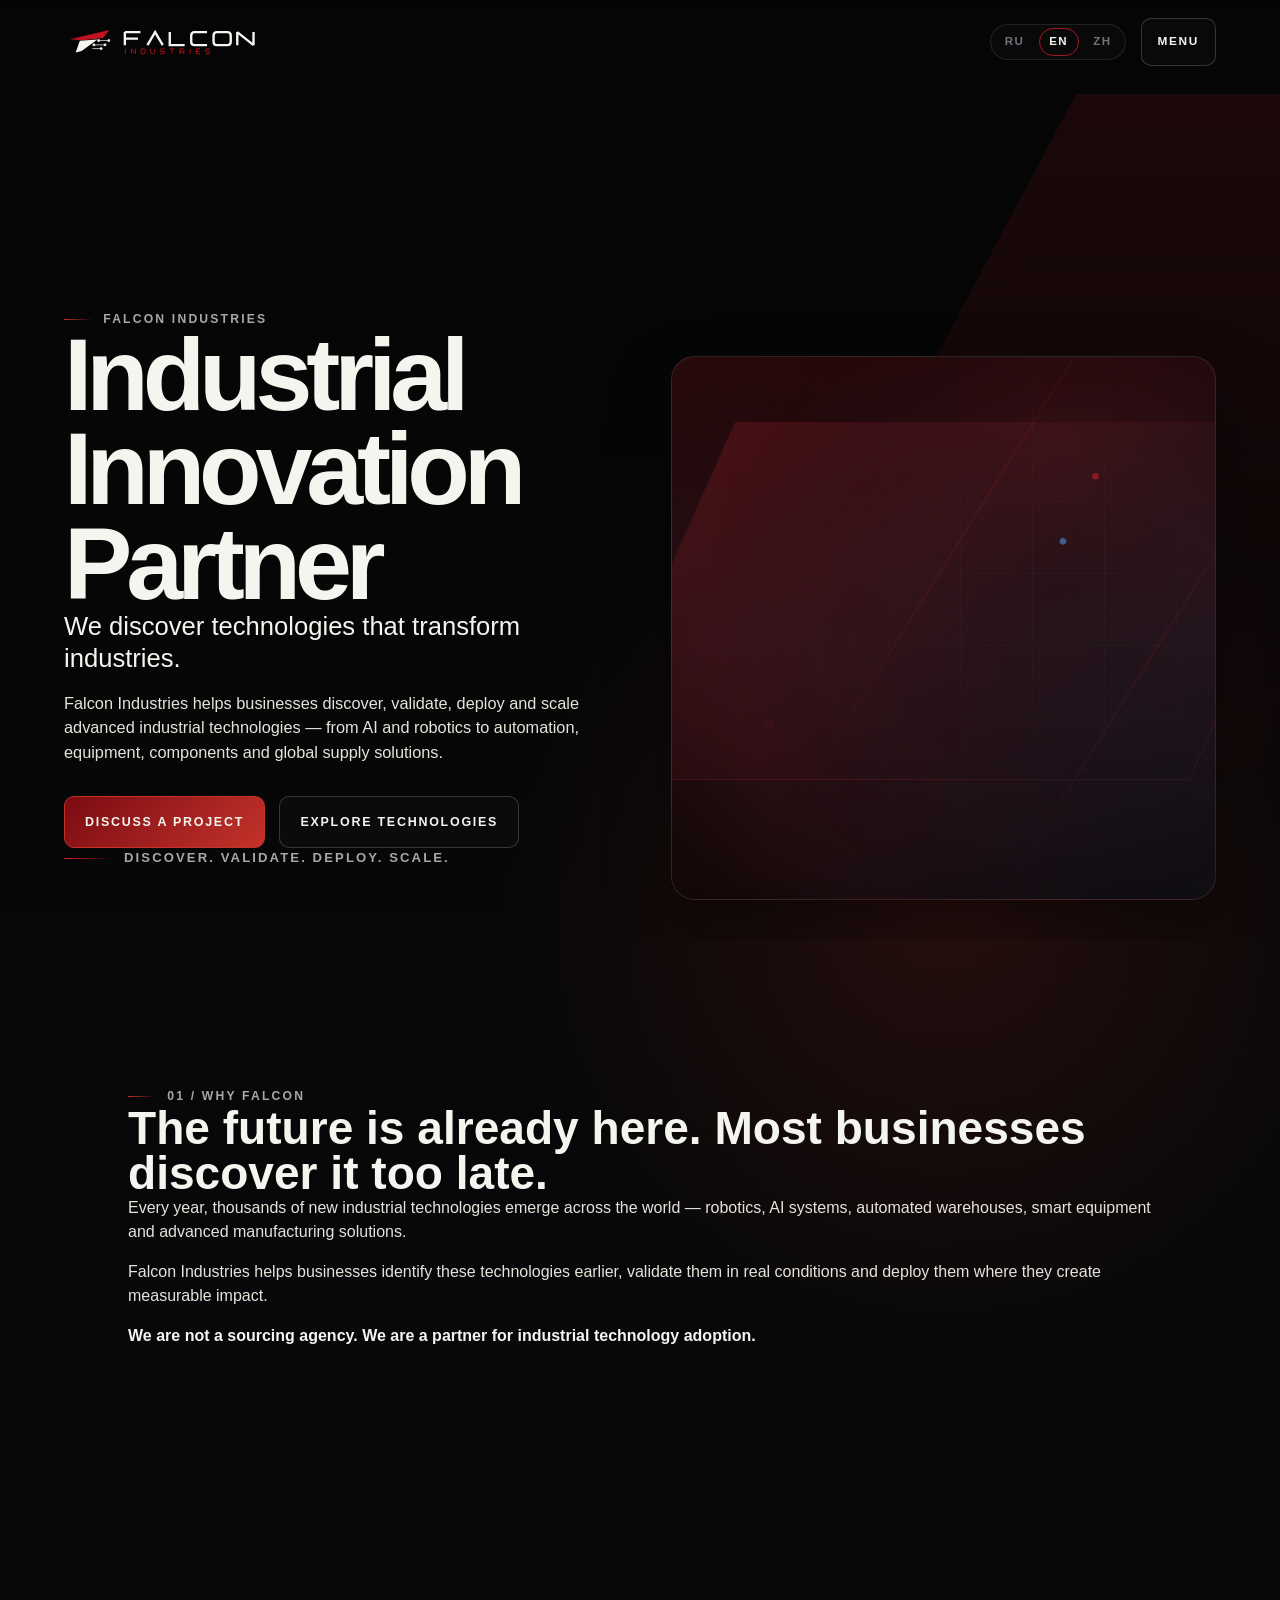
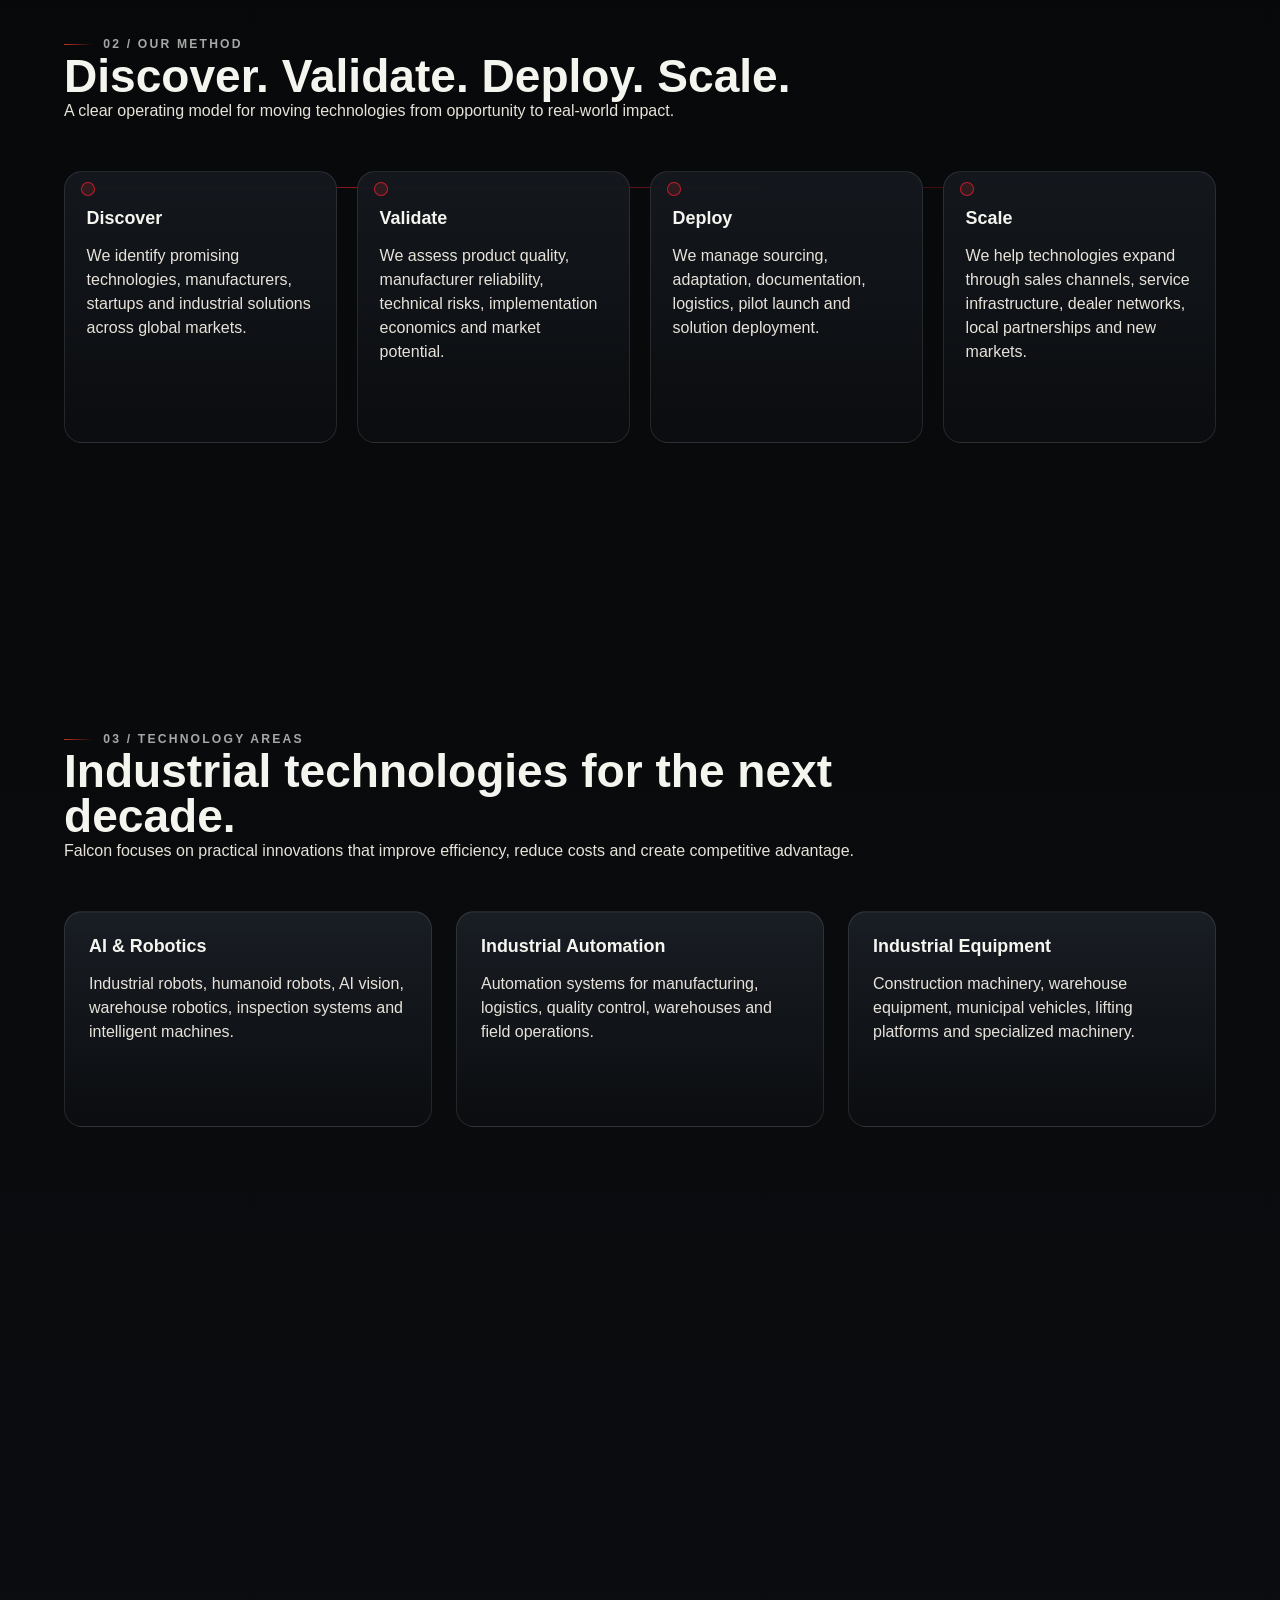
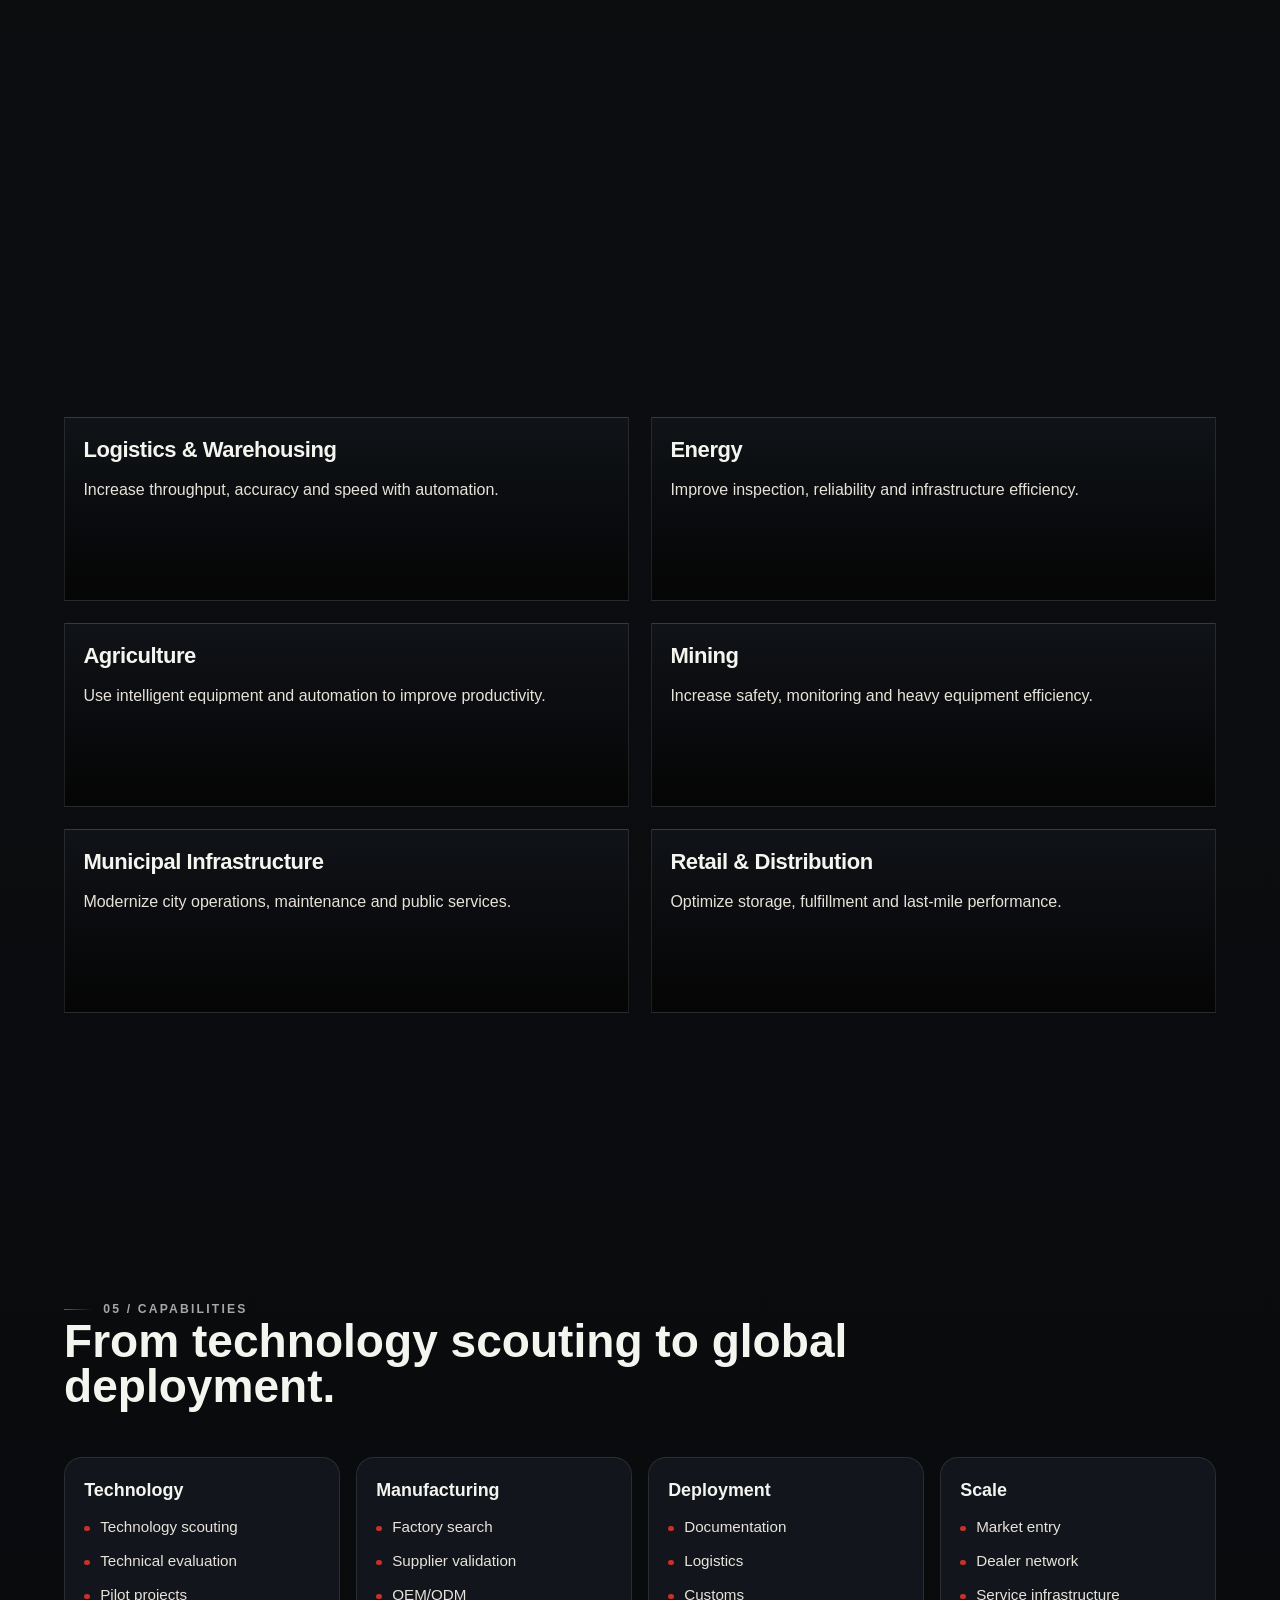
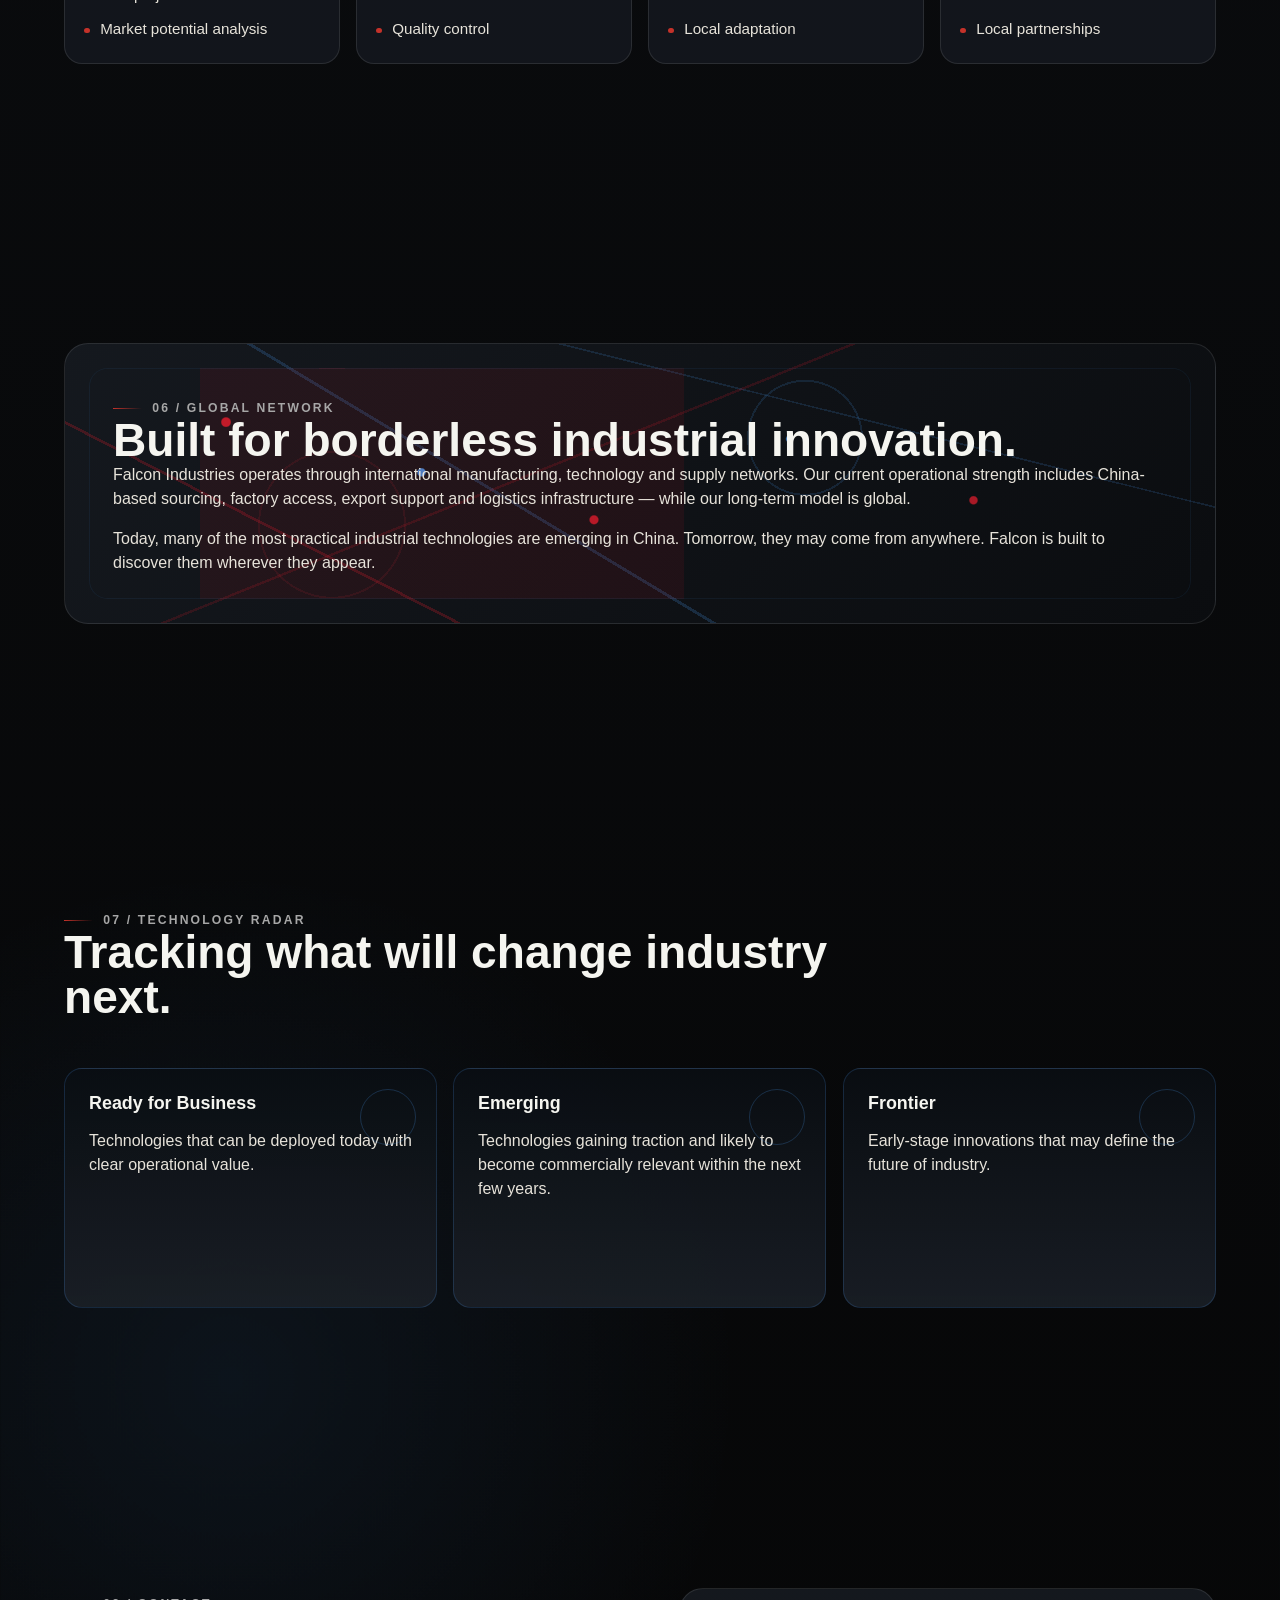
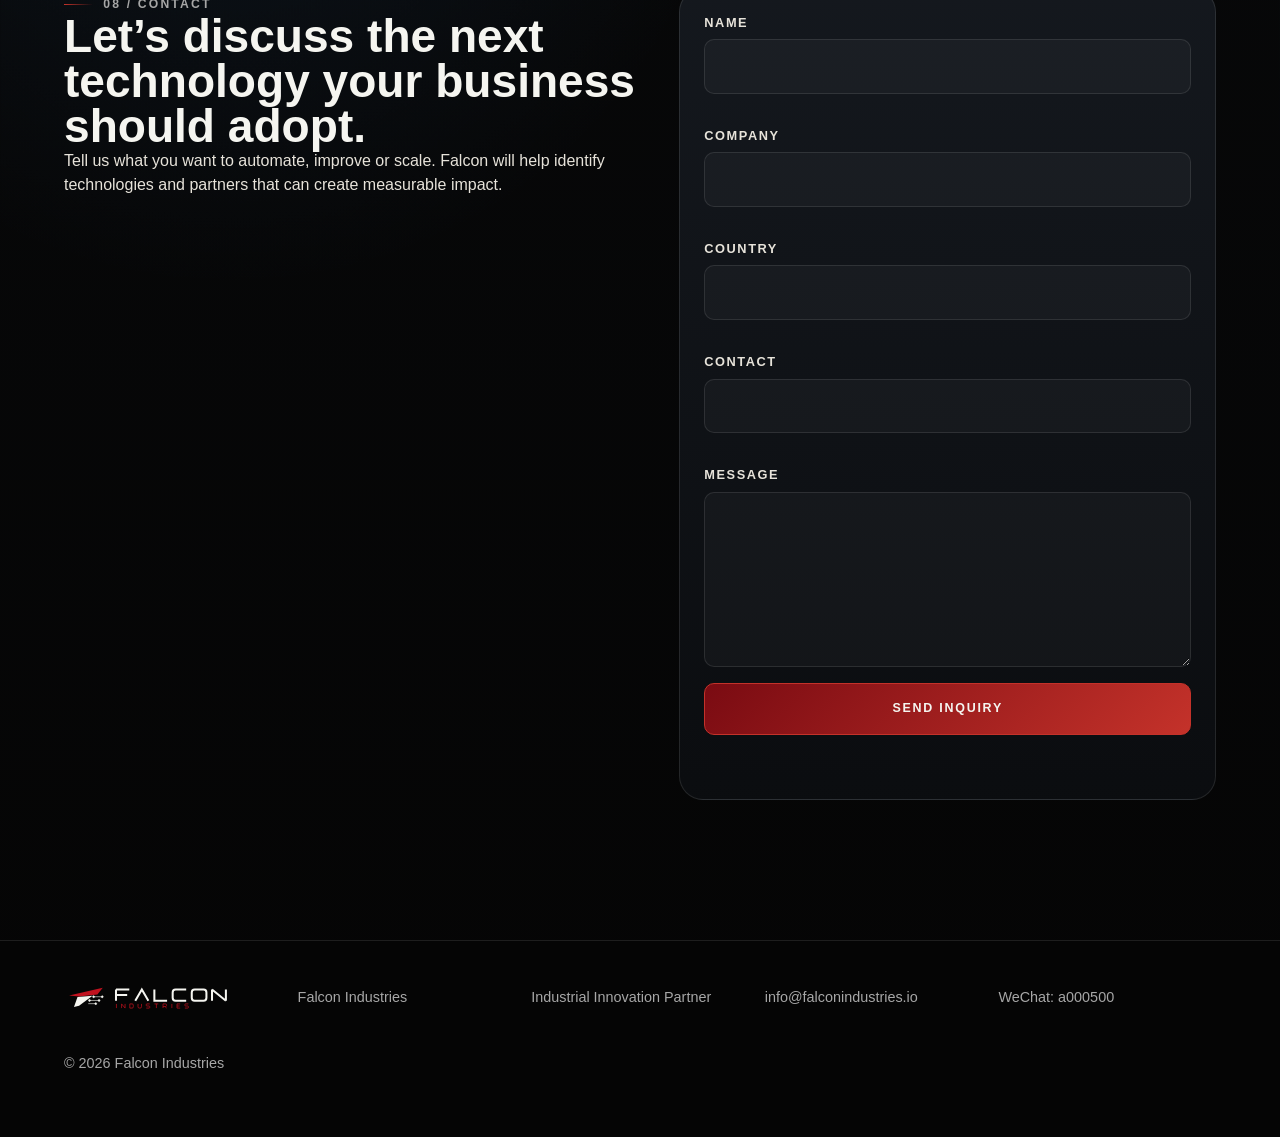
==== commit 1fa6e37f: "fix: remove legacy media fallbacks" ====
--- a/en/index.html
+++ b/en/index.html
@@ -35,7 +35,7 @@
       "sameAs": ["https://falconindustries.io/"]
     }
   </script>
-  <link rel="stylesheet" href="../assets/styles.css">
+  <link rel="stylesheet" href="../assets/styles.css?v=20260708-no-legacy-media">
 </head>
 <body data-lang="en">
   <a class="skip-link" href="#main">Skip to content</a>
@@ -94,13 +94,7 @@
           </div>
           <p class="hero-bottom-line">Discover. Validate. Deploy. Scale.</p>
         </div>
-        <div class="hero-visual" data-reveal data-video-fallback aria-hidden="true">
-          <video autoplay muted loop playsinline preload="metadata" poster="../assets/hero-poster.jpg">
-            <source src="/public/media/hero-main-mobile.mp4" media="(max-width: 767px)" type="video/mp4">
-            <source src="/public/media/hero-main.mp4" type="video/mp4">
-            <source src="../assets/hero.mp4" type="video/mp4">
-          </video>
-        </div>
+        <div class="hero-visual" data-reveal aria-hidden="true"></div>
       </div>
     </section>
     <section id="about" class="section section--manifesto">
@@ -338,6 +332,6 @@
       <p>&copy; <span data-year></span> Falcon Industries</p>
     </div>
   </footer>
-  <script src="../assets/app.js" defer></script>
+  <script src="../assets/app.js?v=20260708-no-legacy-media" defer></script>
 </body>
 </html>
--- a/assets/styles.css
+++ b/assets/styles.css
@@ -67,8 +67,7 @@
   overflow: hidden;
 }
 
-img,
-video {
+img {
   display: block;
   max-width: 100%;
 }
@@ -533,17 +532,16 @@
 .hero-visual {
   position: relative;
   min-height: 34rem;
+  isolation: isolate;
   overflow: hidden;
   border: 1px solid var(--falcon-border);
   border-radius: var(--radius-large);
   background:
-    linear-gradient(145deg, rgba(5, 5, 5, 0.18), rgba(5, 5, 5, 0.84)),
-    linear-gradient(135deg, rgba(5, 5, 5, 0.18), rgba(196, 50, 42, 0.08)),
-    url("/assets/hero-poster.jpg"),
-    url("/assets/og-falcon.jpg");
-  background-position: center;
-  background-repeat: no-repeat;
-  background-size: cover;
+    radial-gradient(circle at 72% 18%, rgba(224, 30, 45, 0.2), transparent 34rem),
+    radial-gradient(circle at 82% 68%, rgba(77, 163, 255, 0.08), transparent 28rem),
+    radial-gradient(circle at 20% 78%, rgba(224, 30, 45, 0.1), transparent 22rem),
+    linear-gradient(135deg, rgba(224, 30, 45, 0.11), transparent 26%),
+    linear-gradient(180deg, #050505 0%, #0b0d10 52%, #050505 100%);
   box-shadow: 0 28px 64px rgba(0, 0, 0, 0.34);
 }
 
@@ -555,60 +553,38 @@
 .hero__media::before,
 .hero-visual::before {
   position: absolute;
+  inset: 12% -10% auto auto;
+  z-index: 0;
+  width: 48vw;
+  min-width: 420px;
+  height: 28vw;
+  min-height: 240px;
+  transform: skewX(-24deg);
+  content: "";
+  background:
+    linear-gradient(120deg, rgba(224, 30, 45, 0.3), rgba(224, 30, 45, 0.04) 58%, transparent),
+    linear-gradient(180deg, rgba(255, 255, 255, 0.04), transparent);
+  border: 1px solid rgba(224, 30, 45, 0.18);
+  opacity: 0.55;
+  pointer-events: none;
+}
+
+.hero__overlay,
+.hero-visual::after {
+  position: absolute;
   inset: 0;
-  z-index: 0;
+  z-index: 1;
   content: "";
   background:
     radial-gradient(circle at 18% 68%, rgba(224, 30, 45, 0.9) 0 0.25rem, transparent 0.3rem),
     radial-gradient(circle at 78% 22%, rgba(224, 30, 45, 0.72) 0 0.18rem, transparent 0.24rem),
     radial-gradient(circle at 72% 34%, rgba(77, 163, 255, 0.56) 0 0.18rem, transparent 0.24rem),
-    linear-gradient(122deg, transparent 0 38%, rgba(224, 30, 45, 0.2) 38% 39.1%, transparent 39.1% 100%),
-    linear-gradient(122deg, transparent 0 44%, rgba(224, 30, 45, 0.12) 44% 44.7%, transparent 44.7% 100%),
-    linear-gradient(90deg, transparent 0 17%, rgba(224, 30, 45, 0.26) 17% 32%, transparent 32% 100%),
-    linear-gradient(90deg, transparent 0 71%, rgba(77, 163, 255, 0.18) 71% 84%, transparent 84% 100%);
-  opacity: 0.78;
-  pointer-events: none;
-}
-
-.hero__video,
-.hero-visual video {
-  position: relative;
-  z-index: 1;
-  width: 100%;
-  height: 100%;
-  object-fit: cover;
-  filter: saturate(0.96) contrast(1.04);
-}
-
-.hero__fallback {
-  position: absolute;
-  inset: 0;
-  z-index: 0;
-  background:
-    linear-gradient(145deg, rgba(5, 5, 5, 0.12), rgba(5, 5, 5, 0.82)),
-    linear-gradient(135deg, rgba(5, 5, 5, 0.18), rgba(196, 50, 42, 0.08)),
-    url("/assets/hero-poster.jpg"),
-    url("/assets/og-falcon.jpg");
-  background-position: center;
-  background-repeat: no-repeat;
-  background-size: cover;
-}
-
-.hero__overlay,
-.hero-visual::after {
-  position: absolute;
-  inset: 0;
-  z-index: 2;
-  content: "";
-  background:
-    radial-gradient(circle at 18% 68%, rgba(224, 30, 45, 0.22) 0 0.5rem, transparent 0.6rem),
-    radial-gradient(circle at 78% 22%, rgba(224, 30, 45, 0.14) 0 0.42rem, transparent 0.52rem),
-    radial-gradient(circle at 72% 34%, rgba(77, 163, 255, 0.12) 0 0.48rem, transparent 0.58rem),
     repeating-linear-gradient(122deg, transparent 0 7.25rem, rgba(224, 30, 45, 0.12) 7.25rem 7.4rem, transparent 7.4rem 14rem),
-    linear-gradient(122deg, transparent 0 37%, rgba(224, 30, 45, 0.18) 37% 39%, transparent 39% 100%),
-    linear-gradient(90deg, transparent 0 18%, rgba(224, 30, 45, 0.18) 18% 33%, transparent 33% 100%),
-    linear-gradient(180deg, rgba(5, 5, 5, 0.18) 0%, rgba(5, 5, 5, 0.56) 72%, rgba(5, 5, 5, 0.82) 100%),
-    linear-gradient(135deg, rgba(11, 13, 16, 0.18), rgba(196, 50, 42, 0.14));
+    linear-gradient(rgba(255, 255, 255, 0.025) 1px, transparent 1px),
+    linear-gradient(90deg, rgba(255, 255, 255, 0.025) 1px, transparent 1px),
+    linear-gradient(180deg, rgba(5, 5, 5, 0.06) 0%, rgba(5, 5, 5, 0.42) 72%, rgba(5, 5, 5, 0.68) 100%);
+  background-size: auto, auto, auto, auto, 72px 72px, 72px 72px, auto;
+  mask-image: radial-gradient(circle at 70% 40%, black, transparent 68%);
   pointer-events: none;
 }
 
@@ -1233,11 +1209,6 @@
     transition-duration: 0.01ms !important;
   }
 
-  .hero__video,
-  .hero-visual video {
-    display: none;
-  }
-
   .js-enabled [data-reveal],
   [data-reveal] {
     opacity: 1;
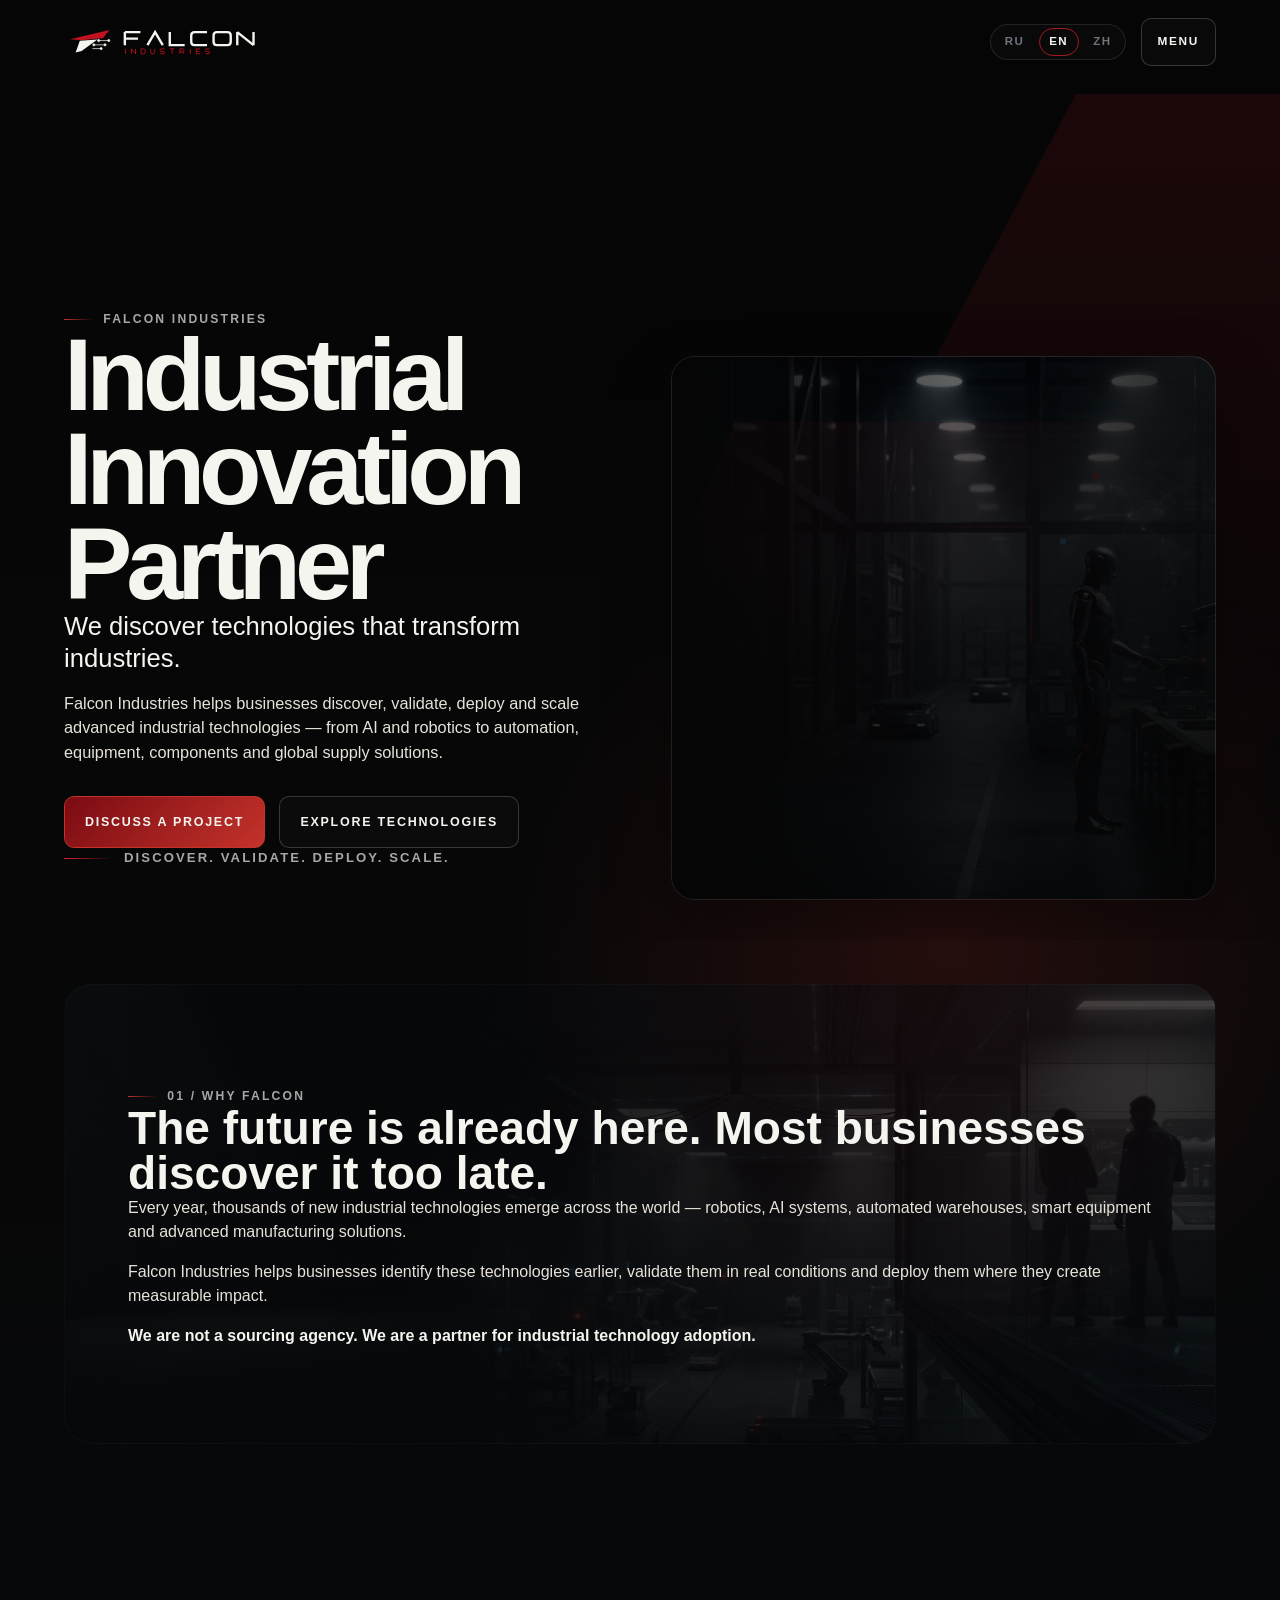
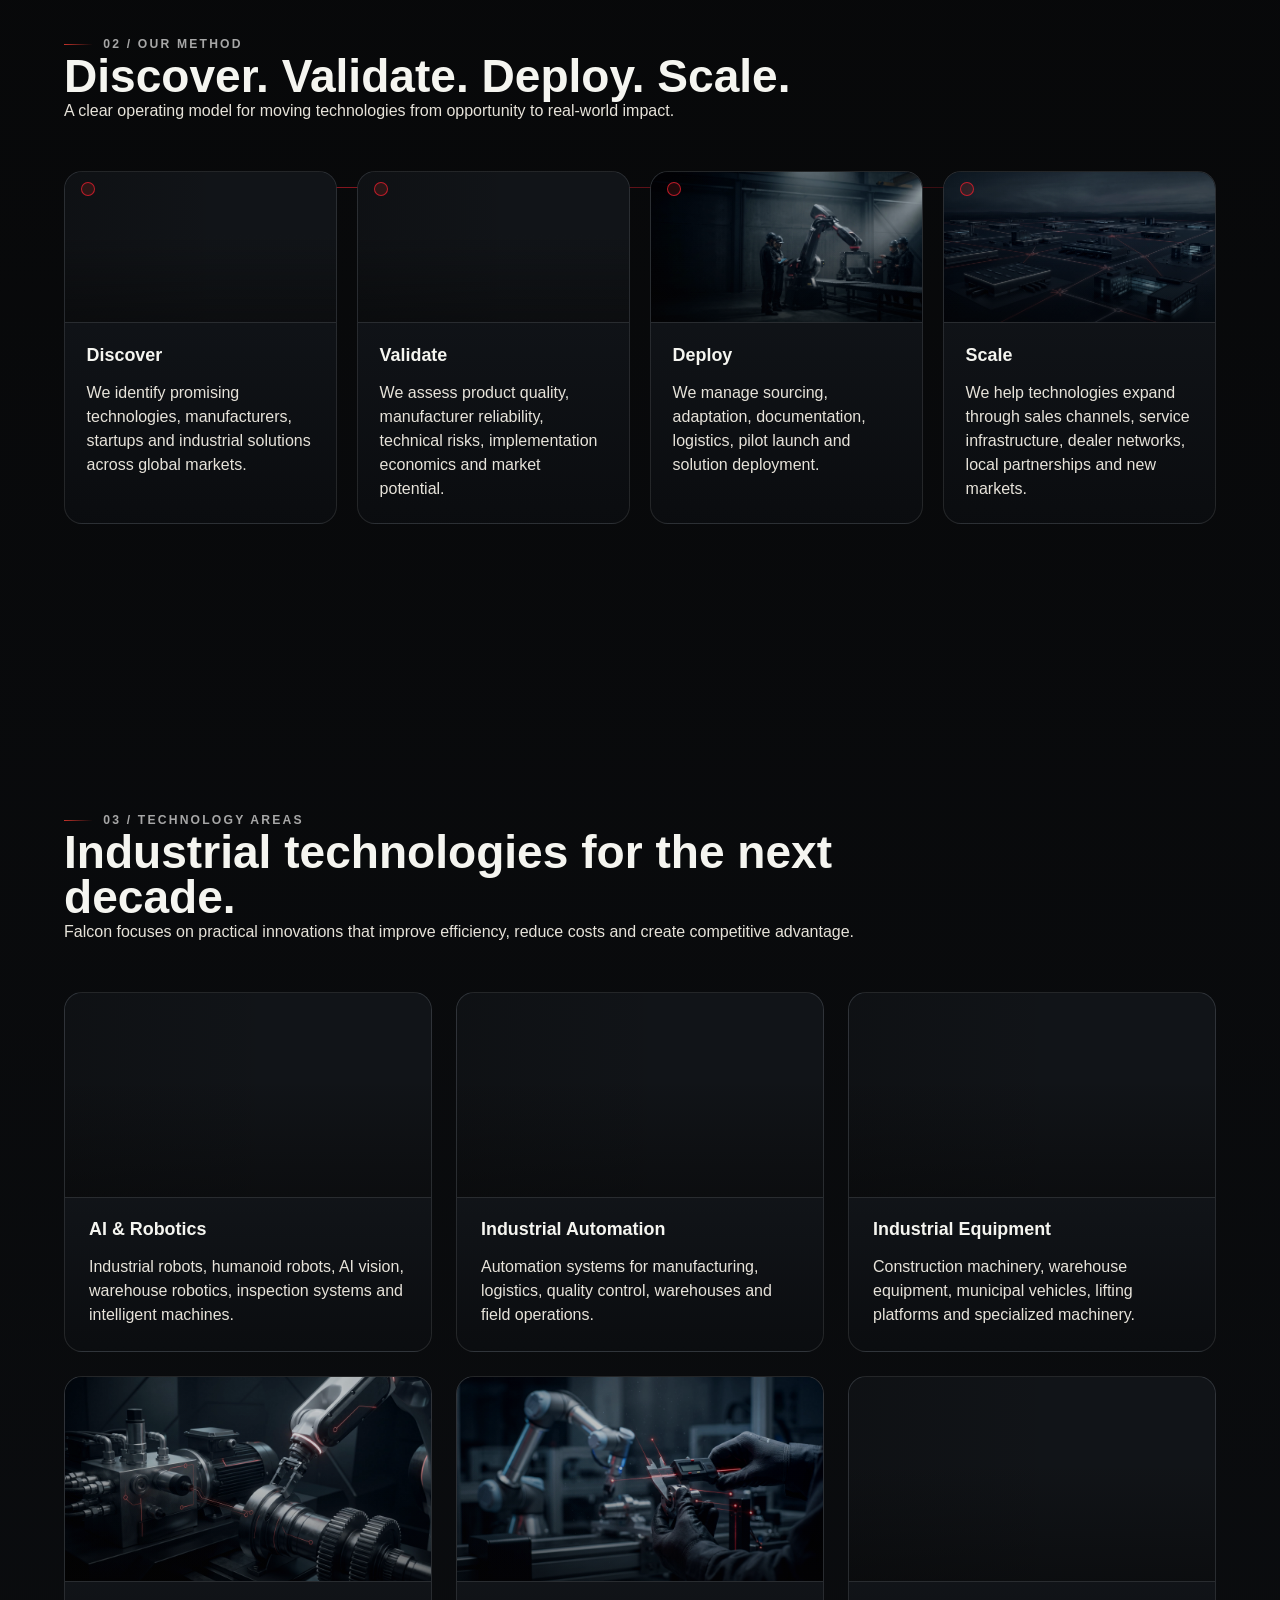
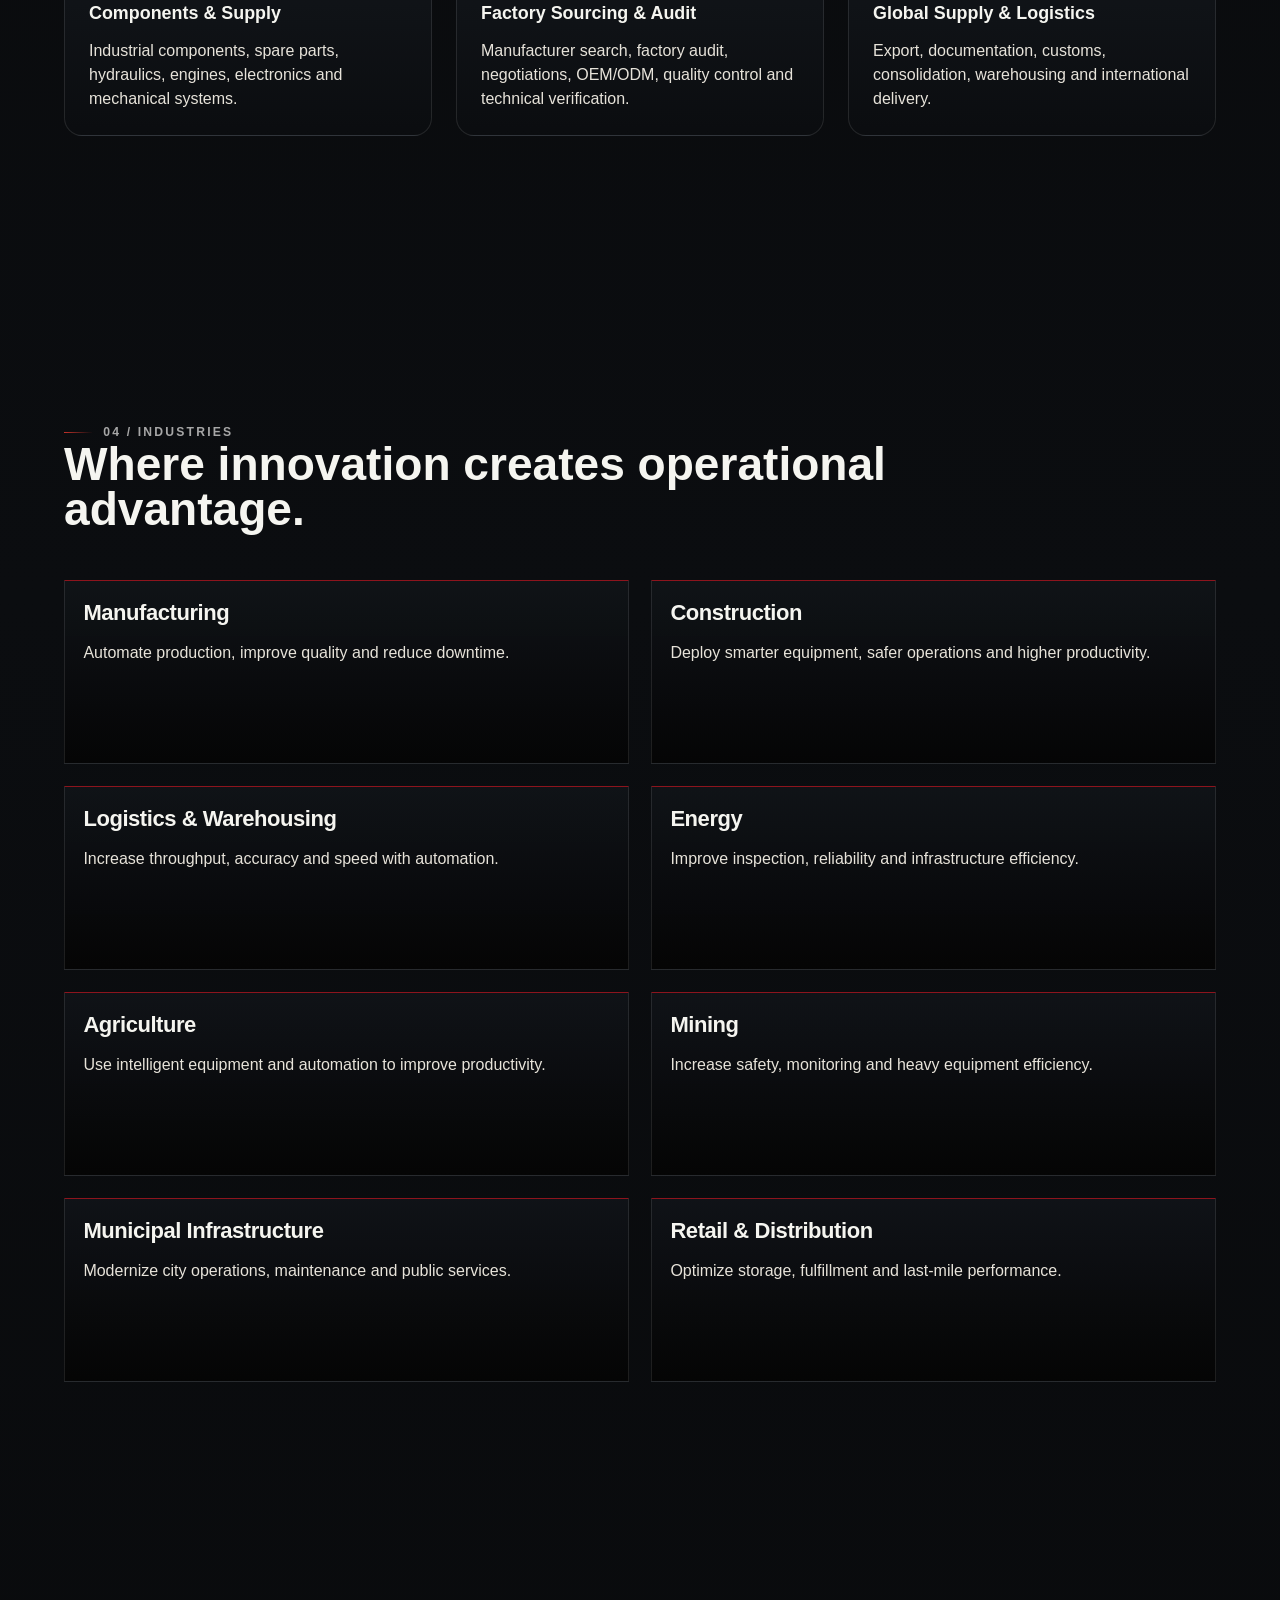
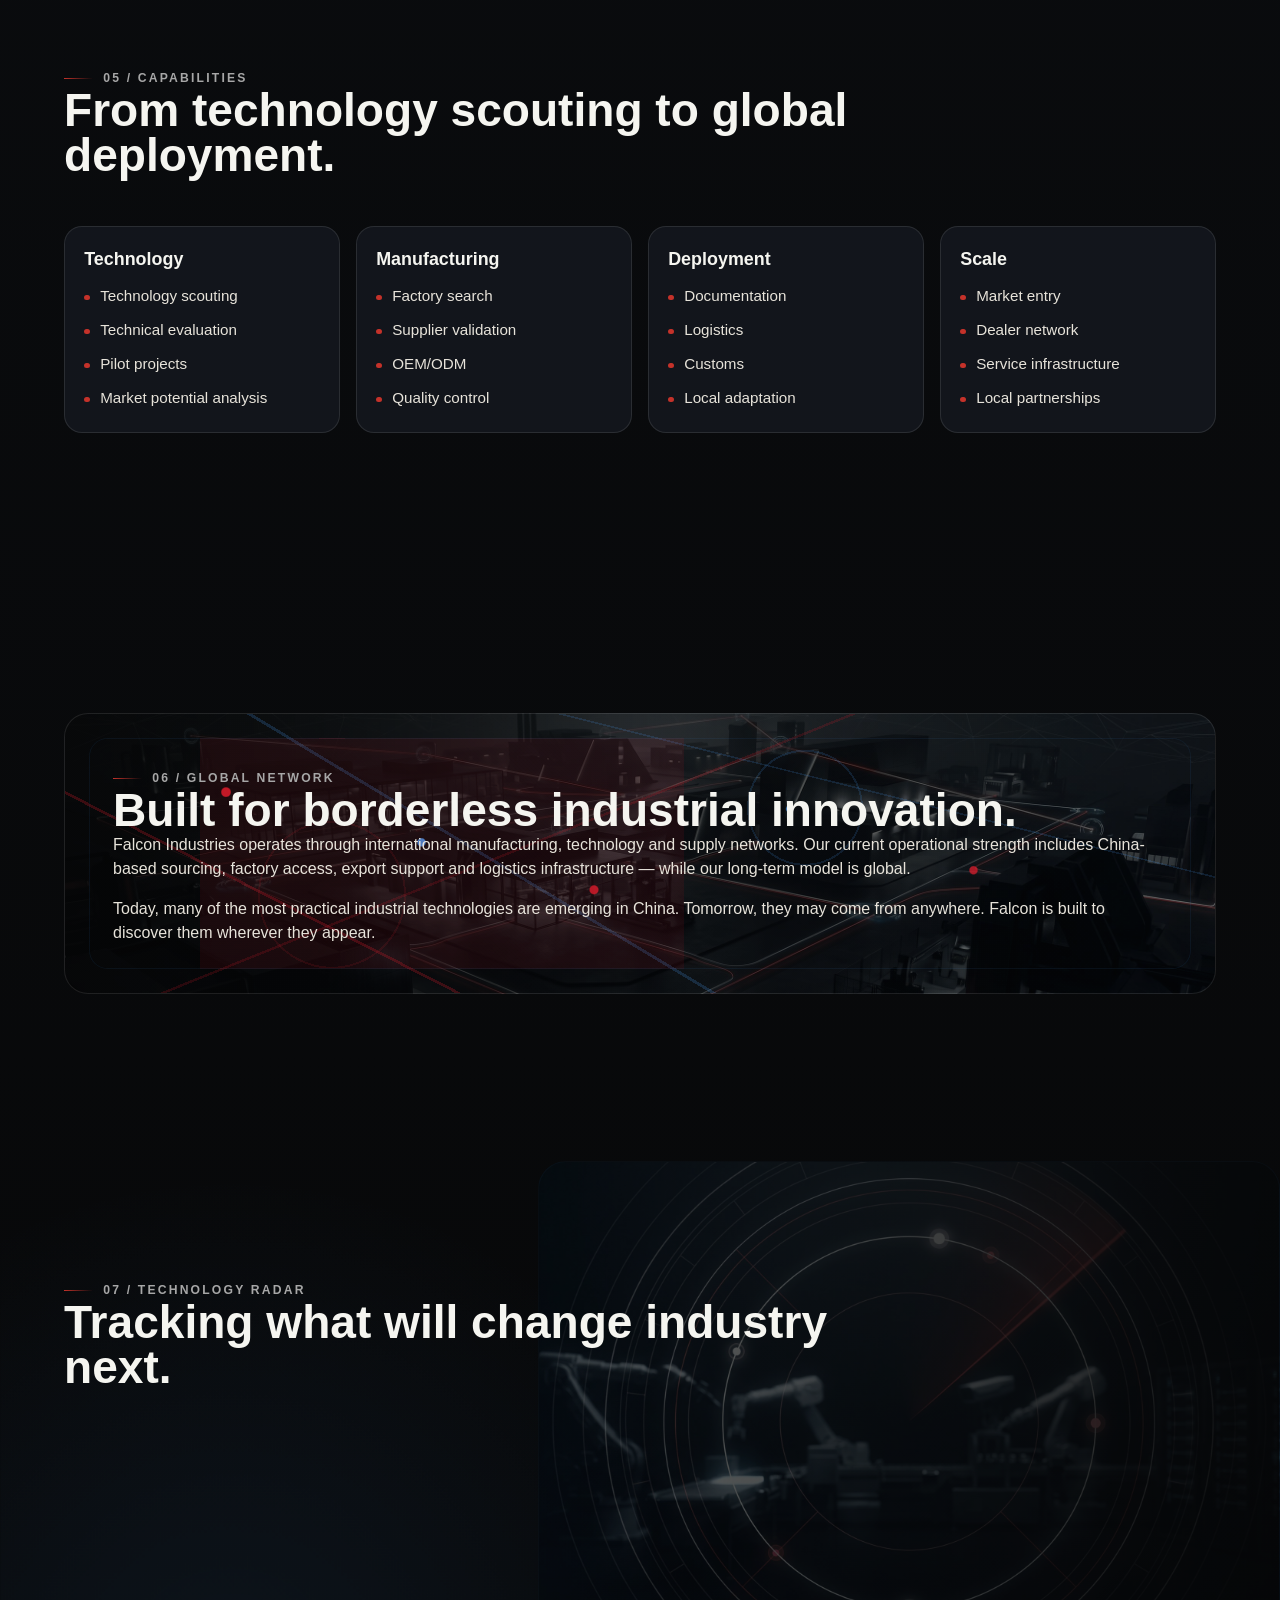
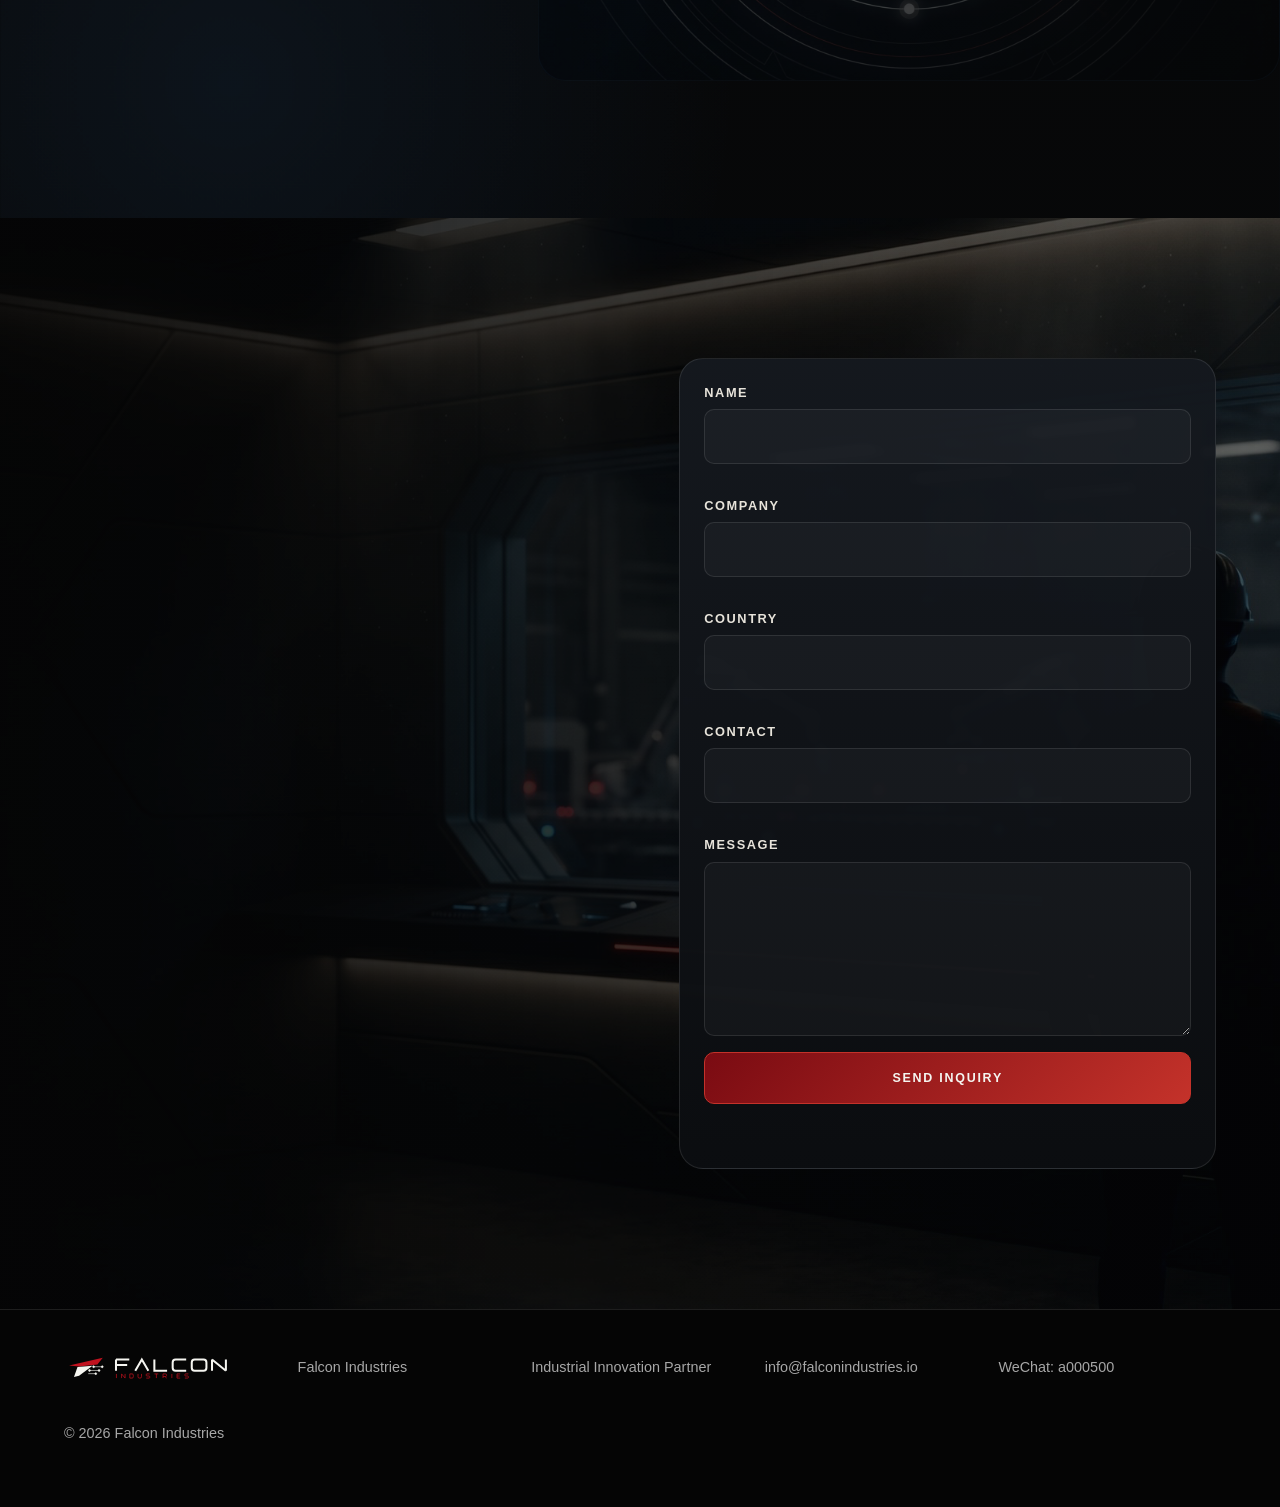
==== commit c6a83f2c: "feat: integrate falcon generated media" ====
--- a/en/index.html
+++ b/en/index.html
@@ -18,11 +18,11 @@
   <meta property="og:title" content="Falcon Industries — Industrial Innovation Partner">
   <meta property="og:description" content="We discover technologies that transform industries. Discover. Validate. Deploy. Scale.">
   <meta property="og:url" content="https://falconindustries.io/en/">
-  <meta property="og:image" content="https://falconindustries.io/public/brand/falcon-og-logo.png">
+  <meta property="og:image" content="https://falconindustries.io/public/media/og-falcon.jpg">
   <meta name="twitter:card" content="summary_large_image">
   <meta name="twitter:title" content="Falcon Industries — Industrial Innovation Partner">
   <meta name="twitter:description" content="We discover technologies that transform industries. Discover. Validate. Deploy. Scale.">
-  <meta name="twitter:image" content="https://falconindustries.io/public/brand/falcon-og-logo.png">
+  <meta name="twitter:image" content="https://falconindustries.io/public/media/og-falcon.jpg">
   <script type="application/ld+json">
     {
       "@context": "https://schema.org",
@@ -35,7 +35,8 @@
       "sameAs": ["https://falconindustries.io/"]
     }
   </script>
-  <link rel="stylesheet" href="../assets/styles.css?v=20260708-no-legacy-media">
+  <link rel="preload" as="image" href="/public/media/hero-poster.jpg">
+  <link rel="stylesheet" href="../assets/styles.css?v=20260709-media">
 </head>
 <body data-lang="en">
   <a class="skip-link" href="#main">Skip to content</a>
@@ -94,7 +95,13 @@
           </div>
           <p class="hero-bottom-line">Discover. Validate. Deploy. Scale.</p>
         </div>
-        <div class="hero-visual" data-reveal aria-hidden="true"></div>
+        <div class="hero-visual hero__media" data-reveal aria-hidden="true">
+          <video class="hero__video" autoplay muted loop playsinline preload="metadata" poster="/public/media/hero-poster.jpg" data-video-fallback aria-hidden="true">
+            <source src="/public/media/hero-main-mobile.mp4" type="video/mp4" media="(max-width: 768px)">
+            <source src="/public/media/hero-main.mp4" type="video/mp4">
+          </video>
+          <div class="hero__overlay" aria-hidden="true"></div>
+        </div>
       </div>
     </section>
     <section id="about" class="section section--manifesto">
@@ -115,18 +122,30 @@
         </div>
         <div class="signal-grid">
           <article class="signal-card" data-reveal>
+            <figure class="approach-card__media" aria-hidden="true">
+              <img src="/public/media/discover.jpg" alt="" width="2400" height="1350" loading="lazy" decoding="async">
+            </figure>
             <h3>Discover</h3>
             <p>We identify promising technologies, manufacturers, startups and industrial solutions across global markets.</p>
           </article>
           <article class="signal-card" data-reveal>
+            <figure class="approach-card__media" aria-hidden="true">
+              <img src="/public/media/validate.jpg" alt="" width="2400" height="1350" loading="lazy" decoding="async">
+            </figure>
             <h3>Validate</h3>
             <p>We assess product quality, manufacturer reliability, technical risks, implementation economics and market potential.</p>
           </article>
           <article class="signal-card" data-reveal>
+            <figure class="approach-card__media" aria-hidden="true">
+              <img src="/public/media/deploy.jpg" alt="" width="2400" height="1350" loading="lazy" decoding="async">
+            </figure>
             <h3>Deploy</h3>
             <p>We manage sourcing, adaptation, documentation, logistics, pilot launch and solution deployment.</p>
           </article>
           <article class="signal-card" data-reveal>
+            <figure class="approach-card__media" aria-hidden="true">
+              <img src="/public/media/scale.jpg" alt="" width="2400" height="1350" loading="lazy" decoding="async">
+            </figure>
             <h3>Scale</h3>
             <p>We help technologies expand through sales channels, service infrastructure, dealer networks, local partnerships and new markets.</p>
           </article>
@@ -142,26 +161,44 @@
         </div>
         <div class="technology-grid">
           <article class="tech-card" data-reveal>
+            <figure class="tech-card__media" aria-hidden="true">
+              <img src="/public/media/ai-robotics-card.jpg" alt="" width="1920" height="1080" loading="lazy" decoding="async">
+            </figure>
             <h3>AI &amp; Robotics</h3>
             <p>Industrial robots, humanoid robots, AI vision, warehouse robotics, inspection systems and intelligent machines.</p>
           </article>
           <article class="tech-card" data-reveal>
+            <figure class="tech-card__media" aria-hidden="true">
+              <img src="/public/media/industrial-automation-card.jpg" alt="" width="1920" height="1080" loading="lazy" decoding="async">
+            </figure>
             <h3>Industrial Automation</h3>
             <p>Automation systems for manufacturing, logistics, quality control, warehouses and field operations.</p>
           </article>
           <article class="tech-card" data-reveal>
+            <figure class="tech-card__media" aria-hidden="true">
+              <img src="/public/media/industrial-equipment-card.jpg" alt="" width="1920" height="1080" loading="lazy" decoding="async">
+            </figure>
             <h3>Industrial Equipment</h3>
             <p>Construction machinery, warehouse equipment, municipal vehicles, lifting platforms and specialized machinery.</p>
           </article>
           <article class="tech-card" data-reveal>
+            <figure class="tech-card__media" aria-hidden="true">
+              <img src="/public/media/components-supply-card.jpg" alt="" width="1920" height="1080" loading="lazy" decoding="async">
+            </figure>
             <h3>Components &amp; Supply</h3>
             <p>Industrial components, spare parts, hydraulics, engines, electronics and mechanical systems.</p>
           </article>
           <article class="tech-card" data-reveal>
+            <figure class="tech-card__media" aria-hidden="true">
+              <img src="/public/media/factory-audit-card.jpg" alt="" width="1920" height="1080" loading="lazy" decoding="async">
+            </figure>
             <h3>Factory Sourcing &amp; Audit</h3>
             <p>Manufacturer search, factory audit, negotiations, OEM/ODM, quality control and technical verification.</p>
           </article>
           <article class="tech-card" data-reveal>
+            <figure class="tech-card__media" aria-hidden="true">
+              <img src="/public/media/global-supply-card.jpg" alt="" width="1920" height="1080" loading="lazy" decoding="async">
+            </figure>
             <h3>Global Supply &amp; Logistics</h3>
             <p>Export, documentation, customs, consolidation, warehousing and international delivery.</p>
           </article>
@@ -332,6 +369,6 @@
       <p>&copy; <span data-year></span> Falcon Industries</p>
     </div>
   </footer>
-  <script src="../assets/app.js?v=20260708-no-legacy-media" defer></script>
+  <script src="../assets/app.js?v=20260709-media" defer></script>
 </body>
 </html>
--- a/assets/styles.css
+++ b/assets/styles.css
@@ -72,6 +72,10 @@
   max-width: 100%;
 }
 
+video {
+  display: block;
+}
+
 a {
   color: inherit;
   text-decoration: none;
@@ -537,6 +541,8 @@
   border: 1px solid var(--falcon-border);
   border-radius: var(--radius-large);
   background:
+    linear-gradient(90deg, rgba(5, 5, 5, 0.9), rgba(5, 5, 5, 0.42) 50%, rgba(5, 5, 5, 0.76)),
+    url("/public/media/hero-poster.jpg") center / cover no-repeat,
     radial-gradient(circle at 72% 18%, rgba(224, 30, 45, 0.2), transparent 34rem),
     radial-gradient(circle at 82% 68%, rgba(77, 163, 255, 0.08), transparent 28rem),
     radial-gradient(circle at 20% 78%, rgba(224, 30, 45, 0.1), transparent 22rem),
@@ -546,15 +552,14 @@
 }
 
 .hero__media {
-  position: absolute;
-  inset: 0;
+  position: relative;
 }
 
 .hero__media::before,
 .hero-visual::before {
   position: absolute;
   inset: 12% -10% auto auto;
-  z-index: 0;
+  z-index: 1;
   width: 48vw;
   min-width: 420px;
   height: 28vw;
@@ -569,11 +574,10 @@
   pointer-events: none;
 }
 
-.hero__overlay,
 .hero-visual::after {
   position: absolute;
   inset: 0;
-  z-index: 1;
+  z-index: 2;
   content: "";
   background:
     radial-gradient(circle at 18% 68%, rgba(224, 30, 45, 0.9) 0 0.25rem, transparent 0.3rem),
@@ -586,6 +590,30 @@
   background-size: auto, auto, auto, auto, 72px 72px, 72px 72px, auto;
   mask-image: radial-gradient(circle at 70% 40%, black, transparent 68%);
   pointer-events: none;
+}
+
+.hero__video {
+  position: absolute;
+  inset: 0;
+  z-index: 0;
+  width: 100%;
+  height: 100%;
+  object-fit: cover;
+  opacity: 0.74;
+}
+
+.hero__overlay {
+  position: absolute;
+  inset: 0;
+  z-index: 3;
+  background:
+    linear-gradient(90deg, rgba(5, 5, 5, 0.94), rgba(5, 5, 5, 0.48) 52%, rgba(5, 5, 5, 0.8)),
+    linear-gradient(180deg, rgba(5, 5, 5, 0.16), rgba(5, 5, 5, 0.72));
+  pointer-events: none;
+}
+
+.hero__media.has-video-error .hero__video {
+  display: none;
 }
 
 .hero-layout {
@@ -680,7 +708,27 @@
 
 .section--manifesto .container,
 .manifesto {
+  position: relative;
+  z-index: 1;
   max-width: 64rem;
+}
+
+.section--manifesto {
+  position: relative;
+  overflow: hidden;
+}
+
+.section--manifesto::before {
+  position: absolute;
+  inset: 8% var(--container-pad);
+  content: "";
+  border: 1px solid rgba(255, 255, 255, 0.06);
+  border-radius: 28px;
+  background:
+    linear-gradient(90deg, rgba(5, 5, 5, 0.84), rgba(5, 5, 5, 0.48)),
+    url("/public/media/philosophy-bg.jpg") center / cover no-repeat;
+  opacity: 0.44;
+  pointer-events: none;
 }
 
 .section--manifesto strong,
@@ -721,7 +769,8 @@
 .signal-card {
   position: relative;
   min-height: 17rem;
-  padding: 2.25rem 1.35rem 1.4rem;
+  overflow: hidden;
+  padding: 0 1.35rem 1.4rem;
   border: 1px solid var(--falcon-border);
   border-radius: var(--radius-medium);
   background:
@@ -733,12 +782,61 @@
   position: absolute;
   top: 0.65rem;
   left: 1rem;
+  z-index: 2;
   width: 0.85rem;
   height: 0.85rem;
   border: 1px solid rgba(224, 30, 45, 0.82);
   border-radius: 999px;
   content: "";
   background: rgba(196, 50, 42, 0.16);
+}
+
+.approach-card__media,
+.tech-card__media {
+  position: relative;
+  overflow: hidden;
+  aspect-ratio: 16 / 9;
+  border-bottom: 1px solid var(--falcon-border);
+  background: var(--falcon-deep-metal);
+}
+
+.approach-card__media {
+  margin: -1px -1.35rem 1.35rem;
+}
+
+.tech-card__media {
+  margin: -1px -1.5rem 1.35rem;
+}
+
+.approach-card__media::after,
+.tech-card__media::after {
+  position: absolute;
+  inset: 0;
+  content: "";
+  background:
+    linear-gradient(180deg, transparent 42%, rgba(5, 5, 5, 0.44)),
+    linear-gradient(90deg, rgba(5, 5, 5, 0.2), transparent 58%);
+  pointer-events: none;
+}
+
+.approach-card__media img,
+.tech-card__media img {
+  width: 100%;
+  height: 100%;
+  object-fit: cover;
+  filter: saturate(0.9) contrast(1.04) brightness(0.8);
+  transform: scale(1.01);
+  transition:
+    transform 420ms var(--ease-out),
+    filter 420ms var(--ease-out);
+}
+
+.signal-card:hover .approach-card__media img,
+.signal-card:focus-within .approach-card__media img,
+.tech-card:hover .tech-card__media img,
+.tech-card:focus-within .tech-card__media img {
+  filter: saturate(0.98) contrast(1.06) brightness(0.88);
+  transform: scale(1.045);
 }
 
 .approach-card p,
@@ -760,7 +858,8 @@
 
 .tech-card {
   min-height: 13.5rem;
-  padding: 1.5rem;
+  overflow: hidden;
+  padding: 0 1.5rem 1.5rem;
   border: 1px solid var(--falcon-border);
   border-radius: var(--radius-medium);
   background:
@@ -887,6 +986,8 @@
   border: 1px solid var(--falcon-border);
   border-radius: var(--radius-large);
   background:
+    linear-gradient(90deg, rgba(5, 5, 5, 0.9), rgba(5, 5, 5, 0.58)),
+    url("/public/media/global-network.jpg") center / cover no-repeat,
     linear-gradient(135deg, rgba(21, 25, 31, 0.98), rgba(11, 13, 16, 0.96));
 }
 
@@ -930,6 +1031,31 @@
   pointer-events: none;
 }
 
+.section--radar {
+  position: relative;
+  overflow: hidden;
+}
+
+.section--radar::before {
+  position: absolute;
+  inset: 4% 0 auto auto;
+  width: min(760px, 58vw);
+  height: min(520px, 50vw);
+  content: "";
+  border: 1px solid rgba(77, 163, 255, 0.08);
+  border-radius: 28px;
+  background:
+    linear-gradient(90deg, rgba(5, 5, 5, 0.18), rgba(5, 5, 5, 0.82)),
+    url("/public/media/technology-radar.jpg") center / cover no-repeat;
+  opacity: 0.46;
+  pointer-events: none;
+}
+
+.section--radar .container {
+  position: relative;
+  z-index: 1;
+}
+
 .radar,
 .radar-grid {
   display: grid;
@@ -963,6 +1089,13 @@
   grid-template-columns: minmax(0, 1fr) minmax(320px, 0.92fr);
   gap: 2rem;
   align-items: start;
+}
+
+.section--contact {
+  background:
+    linear-gradient(90deg, rgba(5, 5, 5, 0.94), rgba(5, 5, 5, 0.64)),
+    url("/public/media/contact-bg.jpg") center / cover no-repeat,
+    #050505;
 }
 
 .contact-form {
@@ -1217,4 +1350,8 @@
     transition: none;
     will-change: auto;
   }
-}
+
+  .hero__video {
+    display: none !important;
+  }
+}
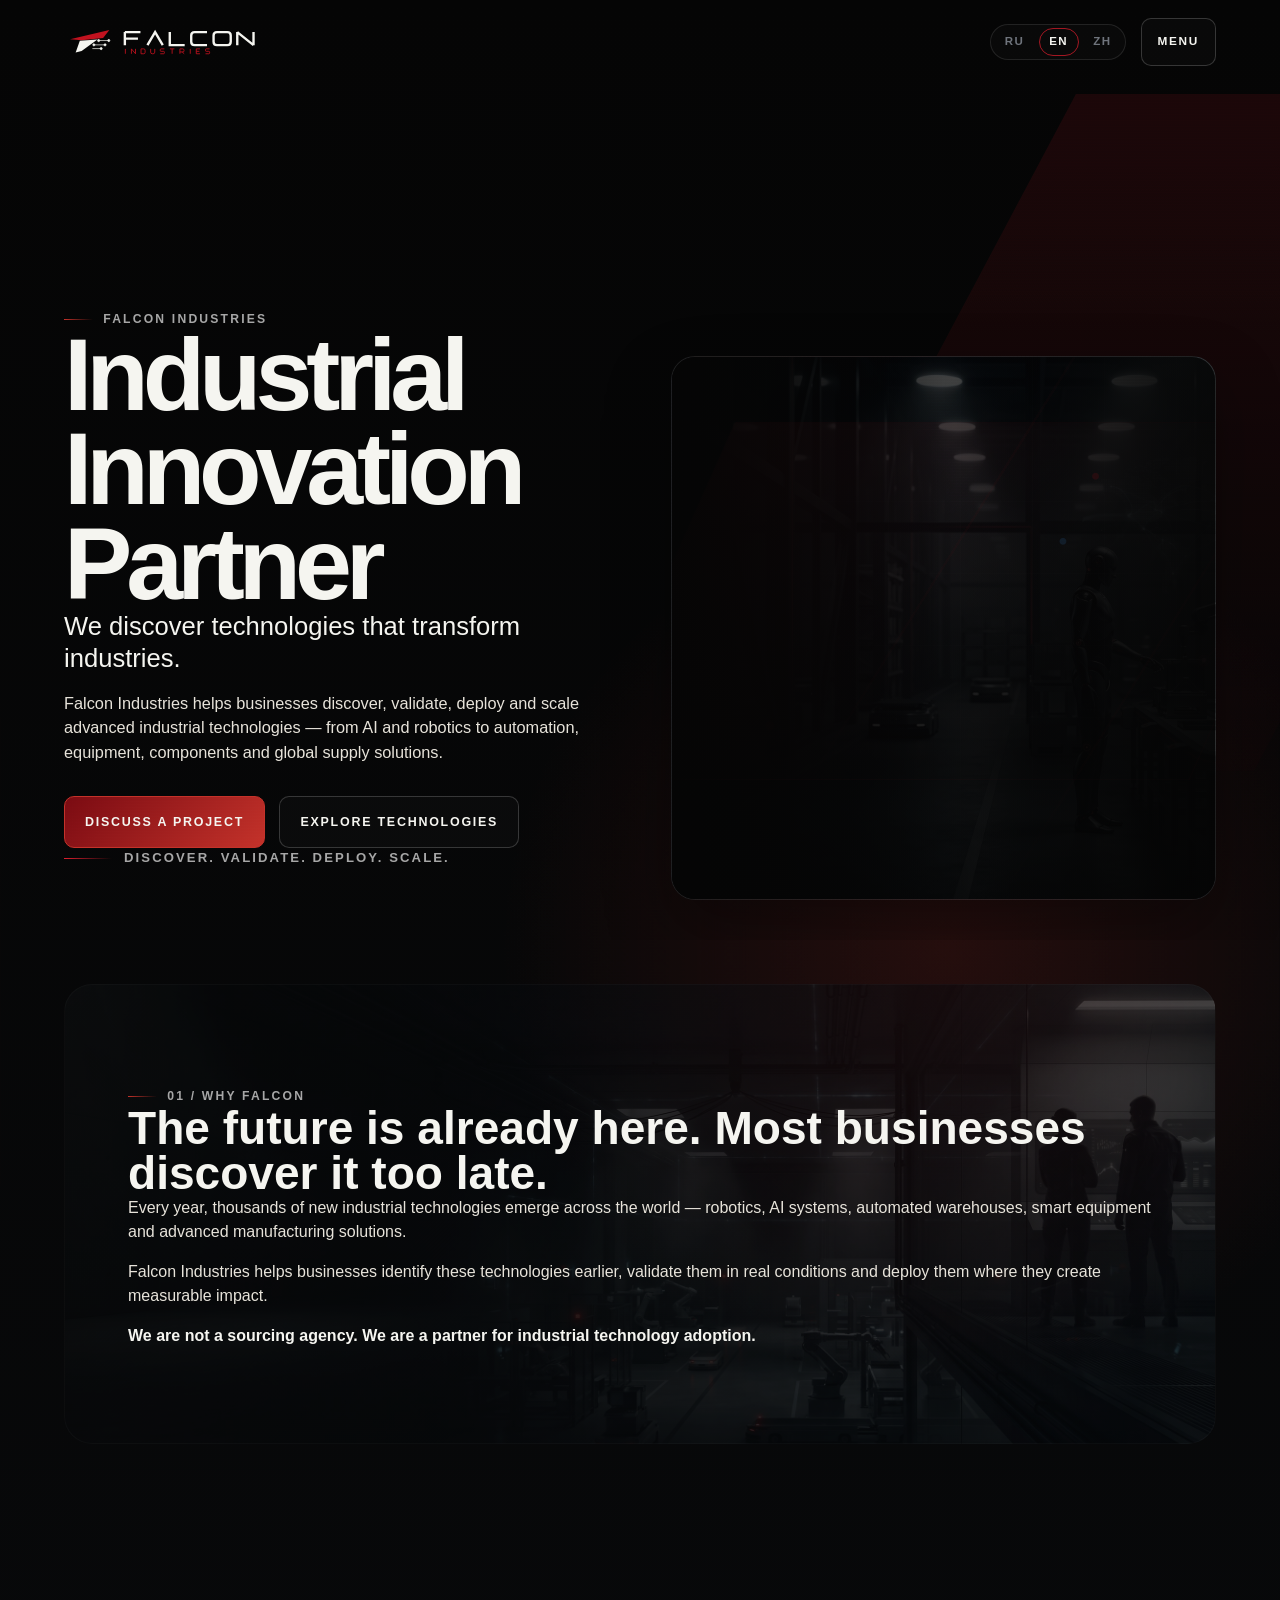
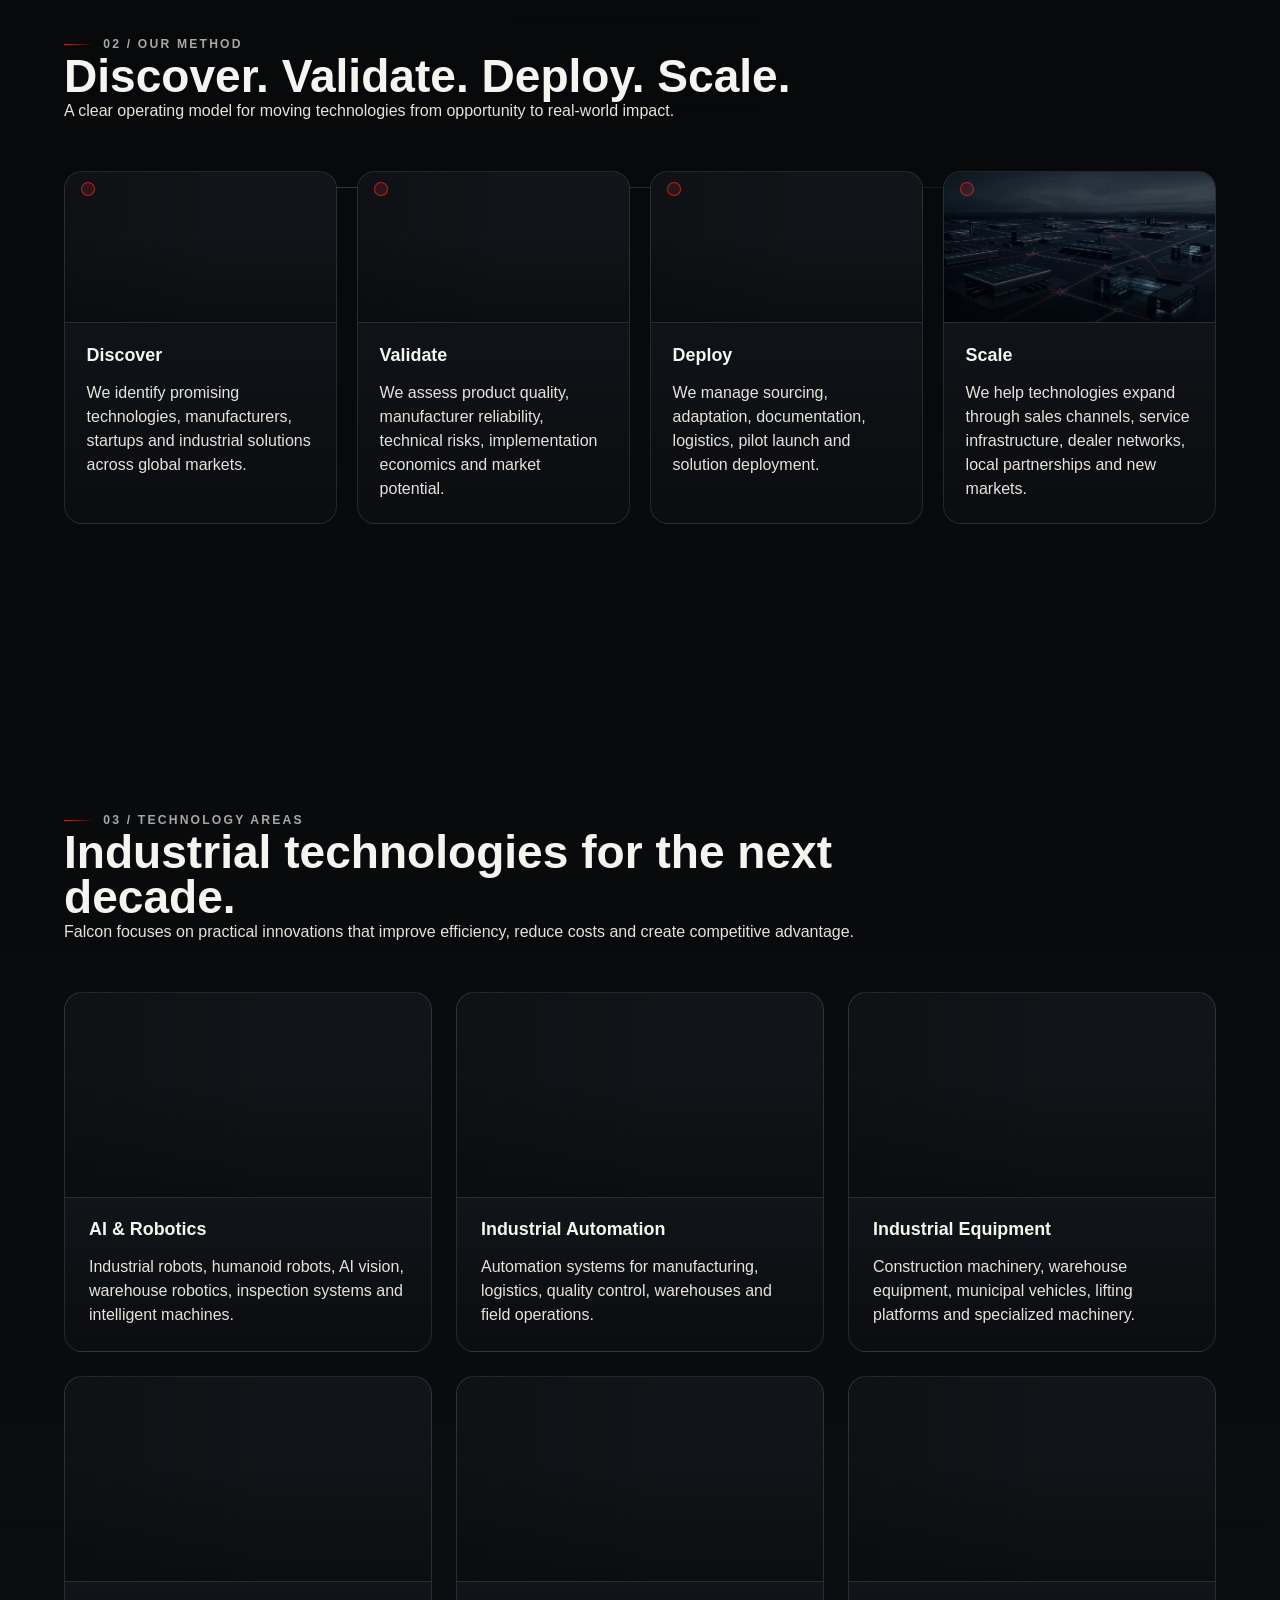
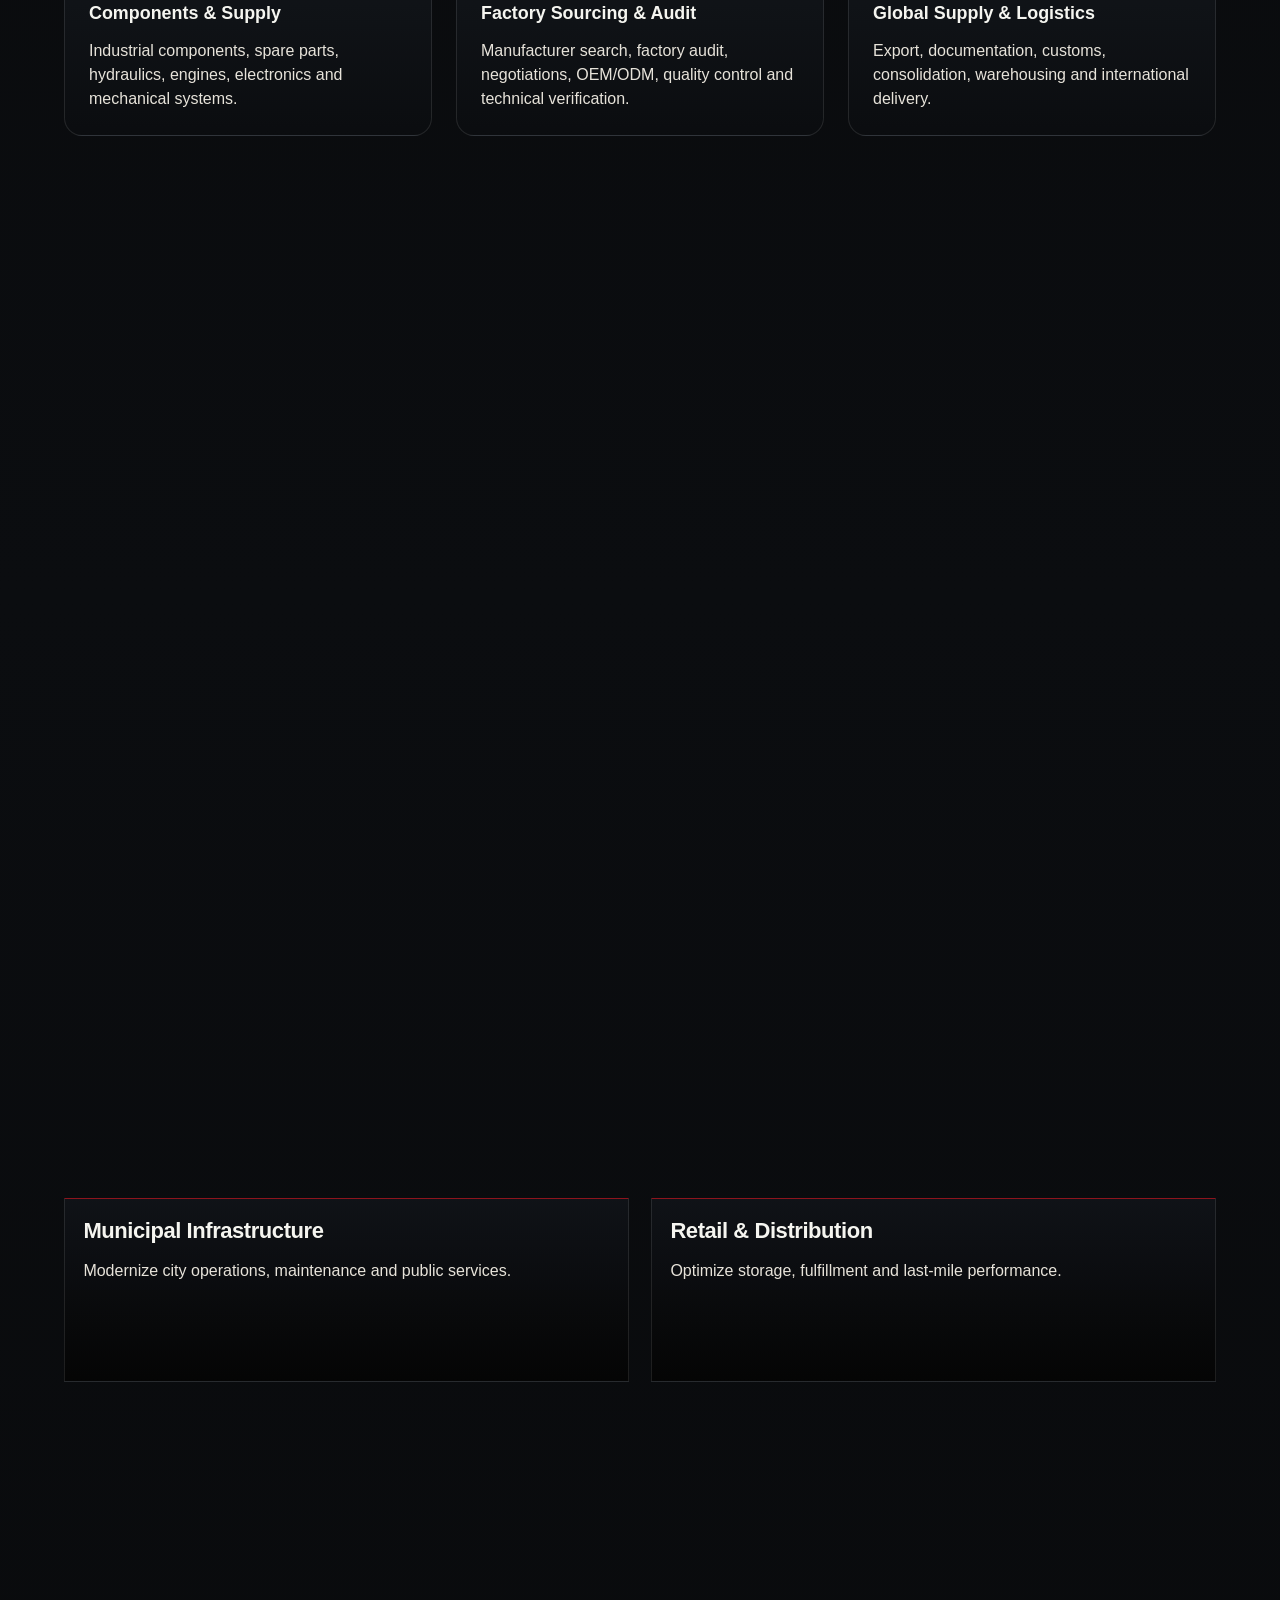
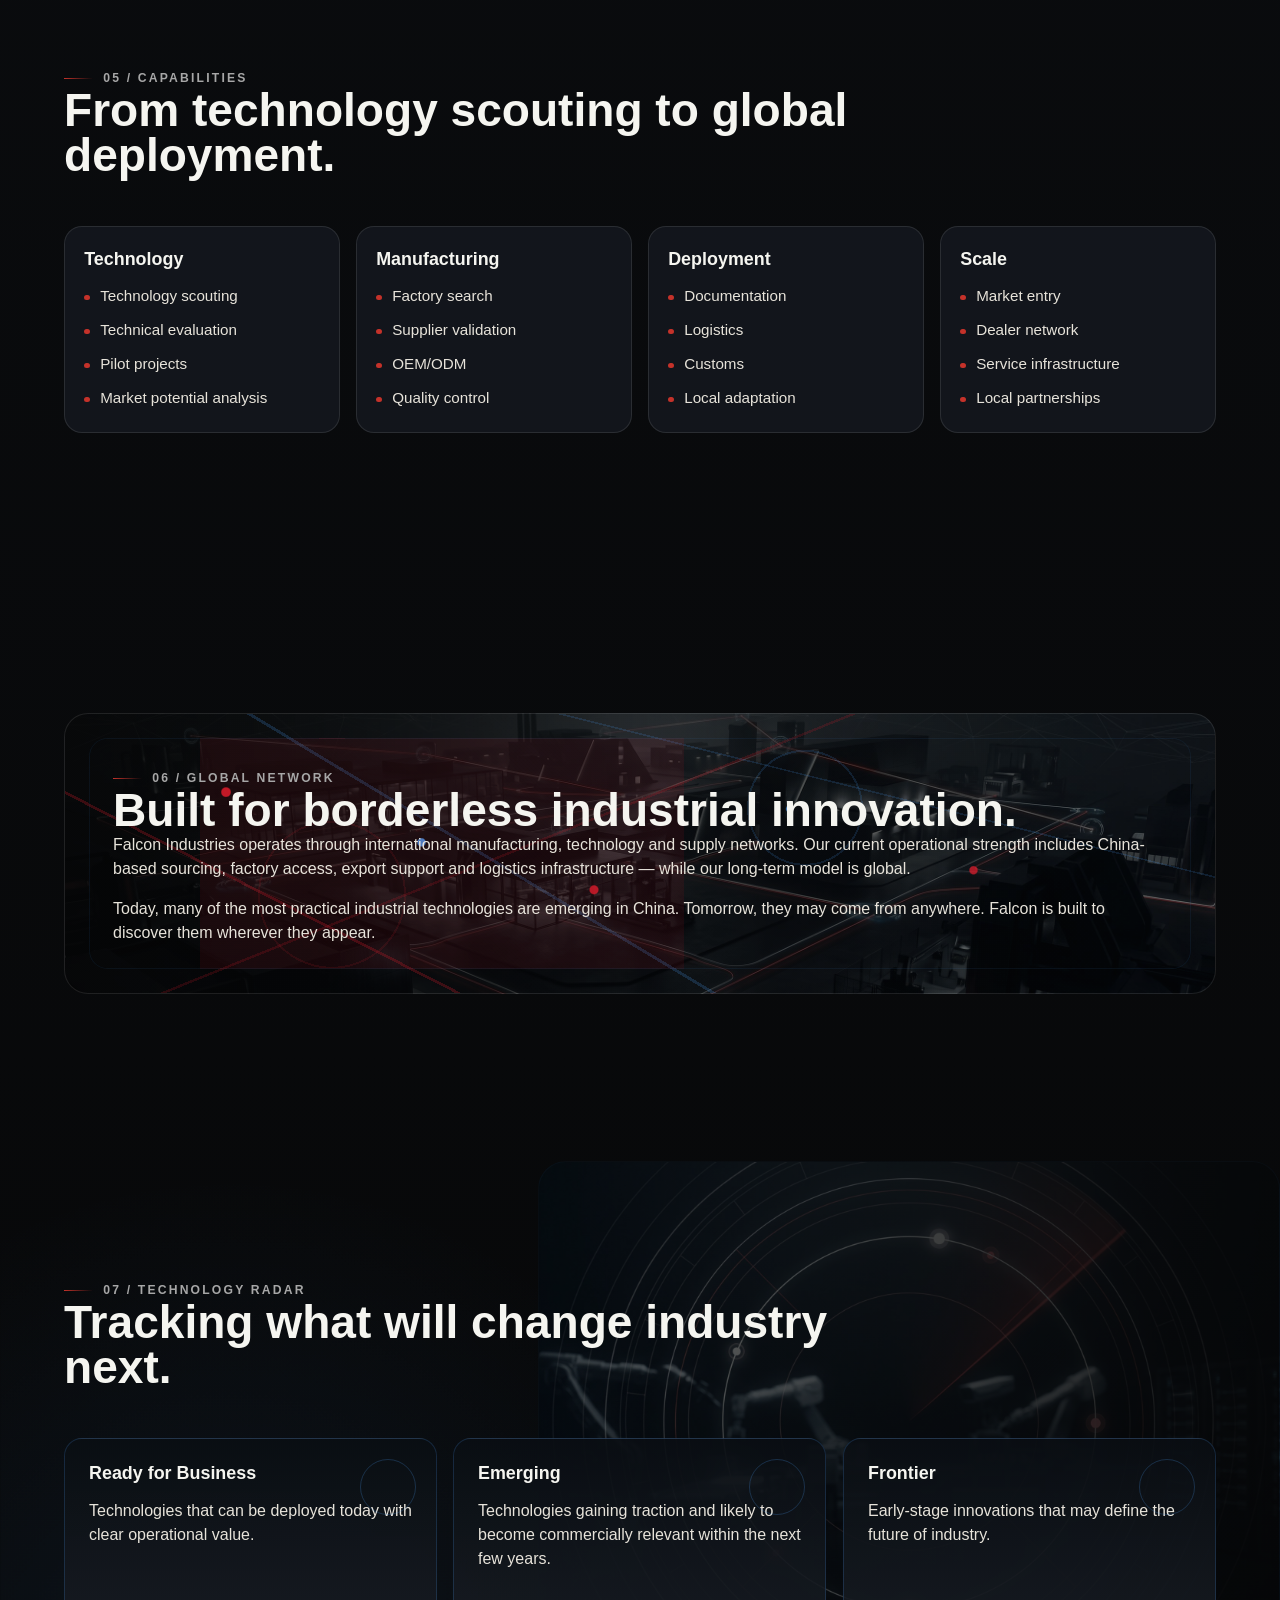
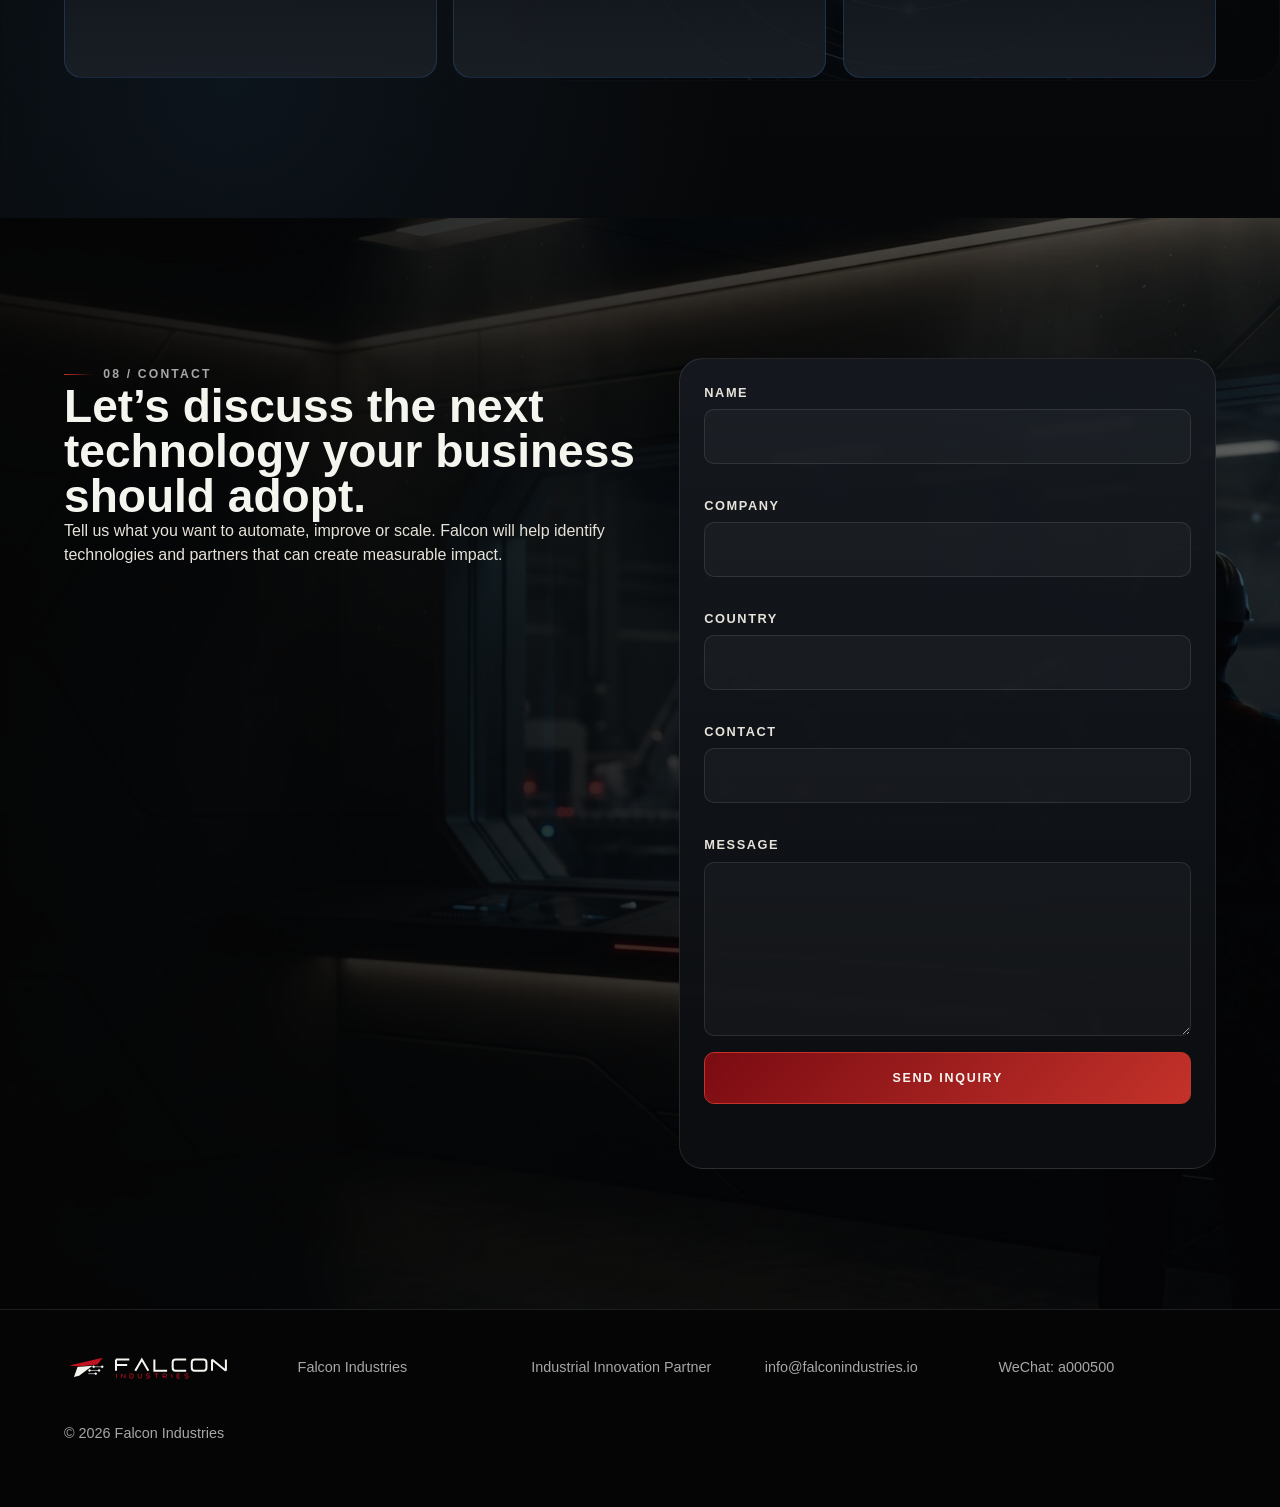
==== commit 74f542a9: "fix: enable hero video playback" ====
--- a/en/index.html
+++ b/en/index.html
@@ -36,7 +36,7 @@
     }
   </script>
   <link rel="preload" as="image" href="/public/media/hero-poster.jpg">
-  <link rel="stylesheet" href="../assets/styles.css?v=20260709-media">
+  <link rel="stylesheet" href="../assets/styles.css?v=20260709-video">
 </head>
 <body data-lang="en">
   <a class="skip-link" href="#main">Skip to content</a>
@@ -96,9 +96,11 @@
           <p class="hero-bottom-line">Discover. Validate. Deploy. Scale.</p>
         </div>
         <div class="hero-visual hero__media" data-reveal aria-hidden="true">
-          <video class="hero__video" autoplay muted loop playsinline preload="metadata" poster="/public/media/hero-poster.jpg" data-video-fallback aria-hidden="true">
-            <source src="/public/media/hero-main-mobile.mp4" type="video/mp4" media="(max-width: 768px)">
+          <video class="hero__video hero__video--desktop" autoplay muted loop playsinline preload="metadata" poster="/public/media/hero-poster.jpg" data-video-fallback aria-hidden="true">
             <source src="/public/media/hero-main.mp4" type="video/mp4">
+          </video>
+          <video class="hero__video hero__video--mobile" autoplay muted loop playsinline preload="metadata" poster="/public/media/hero-poster.jpg" data-video-fallback aria-hidden="true">
+            <source src="/public/media/hero-main-mobile.mp4" type="video/mp4">
           </video>
           <div class="hero__overlay" aria-hidden="true"></div>
         </div>
@@ -369,6 +371,6 @@
       <p>&copy; <span data-year></span> Falcon Industries</p>
     </div>
   </footer>
-  <script src="../assets/app.js?v=20260709-media" defer></script>
+  <script src="../assets/app.js?v=20260709-video" defer></script>
 </body>
 </html>
--- a/assets/styles.css
+++ b/assets/styles.css
@@ -596,10 +596,19 @@
   position: absolute;
   inset: 0;
   z-index: 0;
+  display: block;
   width: 100%;
   height: 100%;
   object-fit: cover;
-  opacity: 0.74;
+  opacity: 1;
+}
+
+.hero__video--mobile {
+  display: none;
+}
+
+.hero__video.has-video-error {
+  display: none !important;
 }
 
 .hero__overlay {
@@ -613,7 +622,7 @@
 }
 
 .hero__media.has-video-error .hero__video {
-  display: none;
+  display: none !important;
 }
 
 .hero-layout {
@@ -1334,6 +1343,16 @@
   }
 }
 
+@media (max-width: 768px) {
+  .hero__video--desktop {
+    display: none;
+  }
+
+  .hero__video--mobile {
+    display: block;
+  }
+}
+
 @media (prefers-reduced-motion: reduce) {
   *, *::before, *::after {
     scroll-behavior: auto !important;
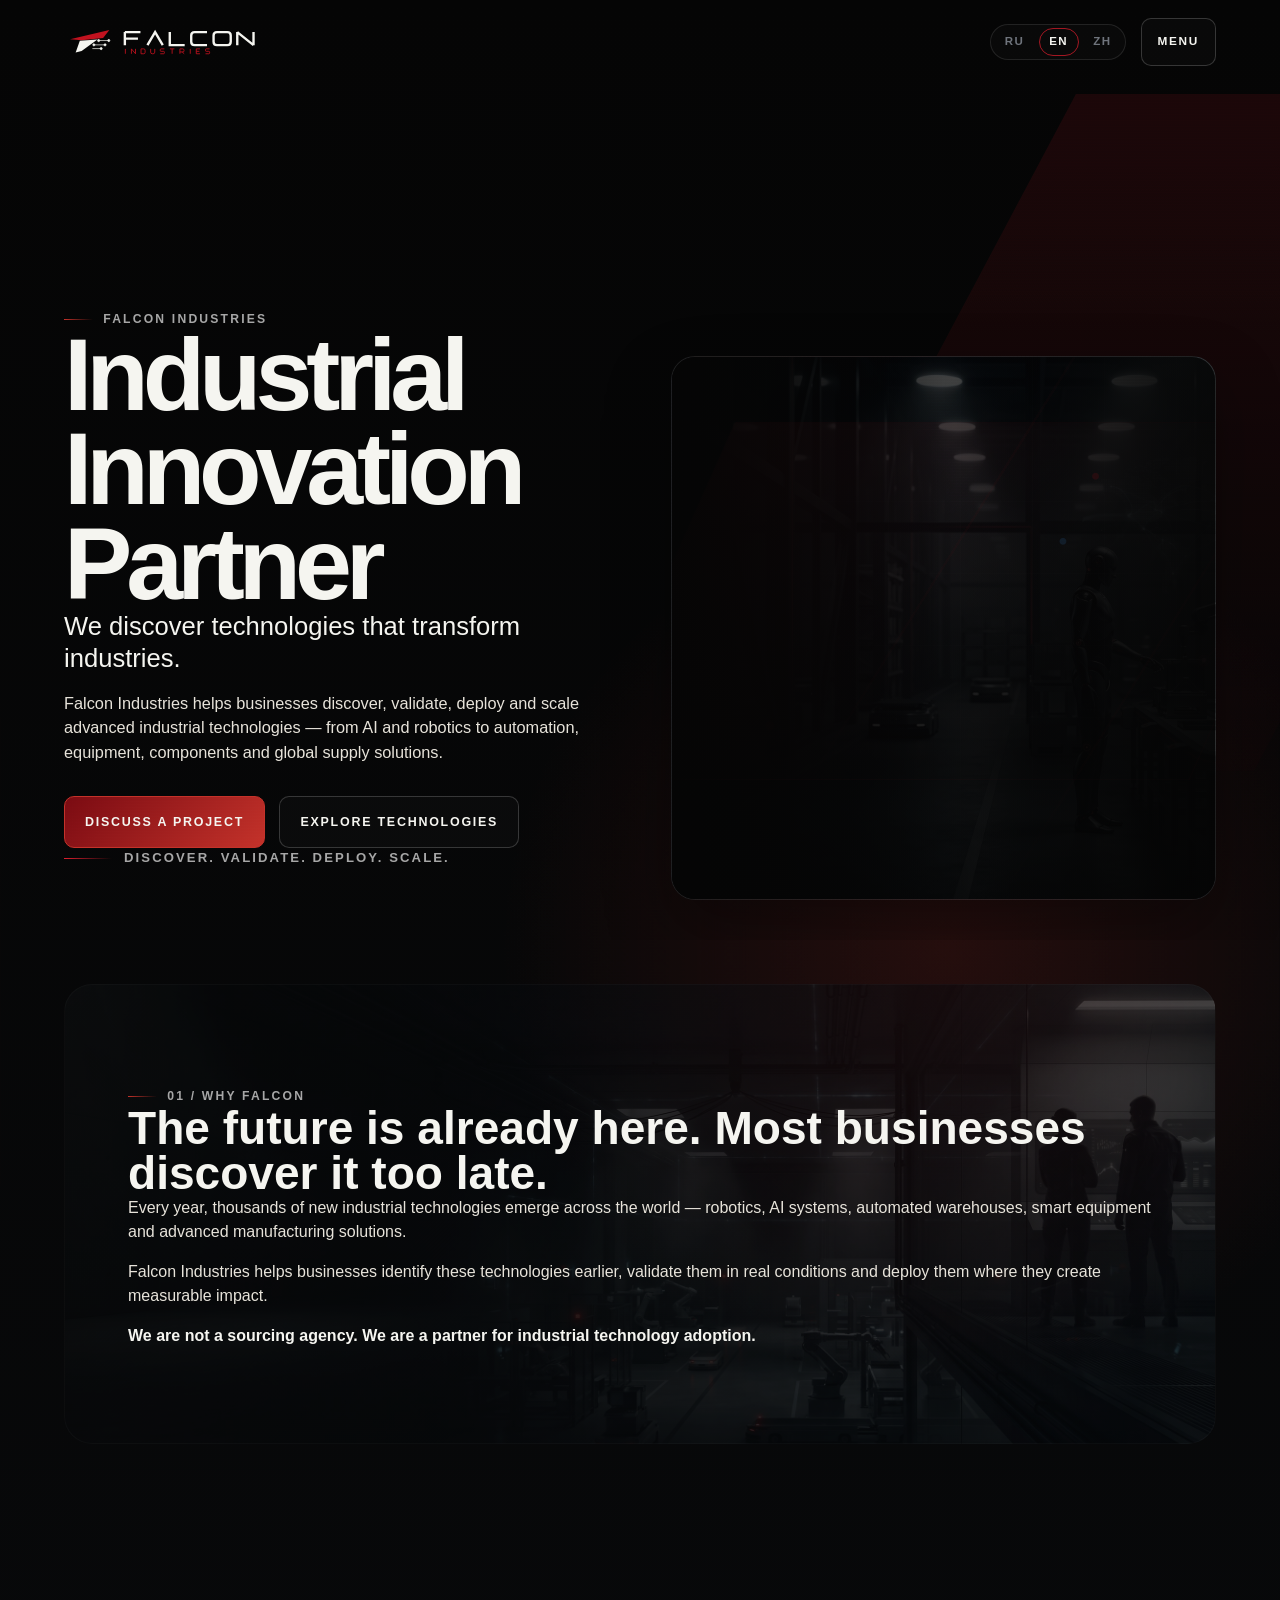
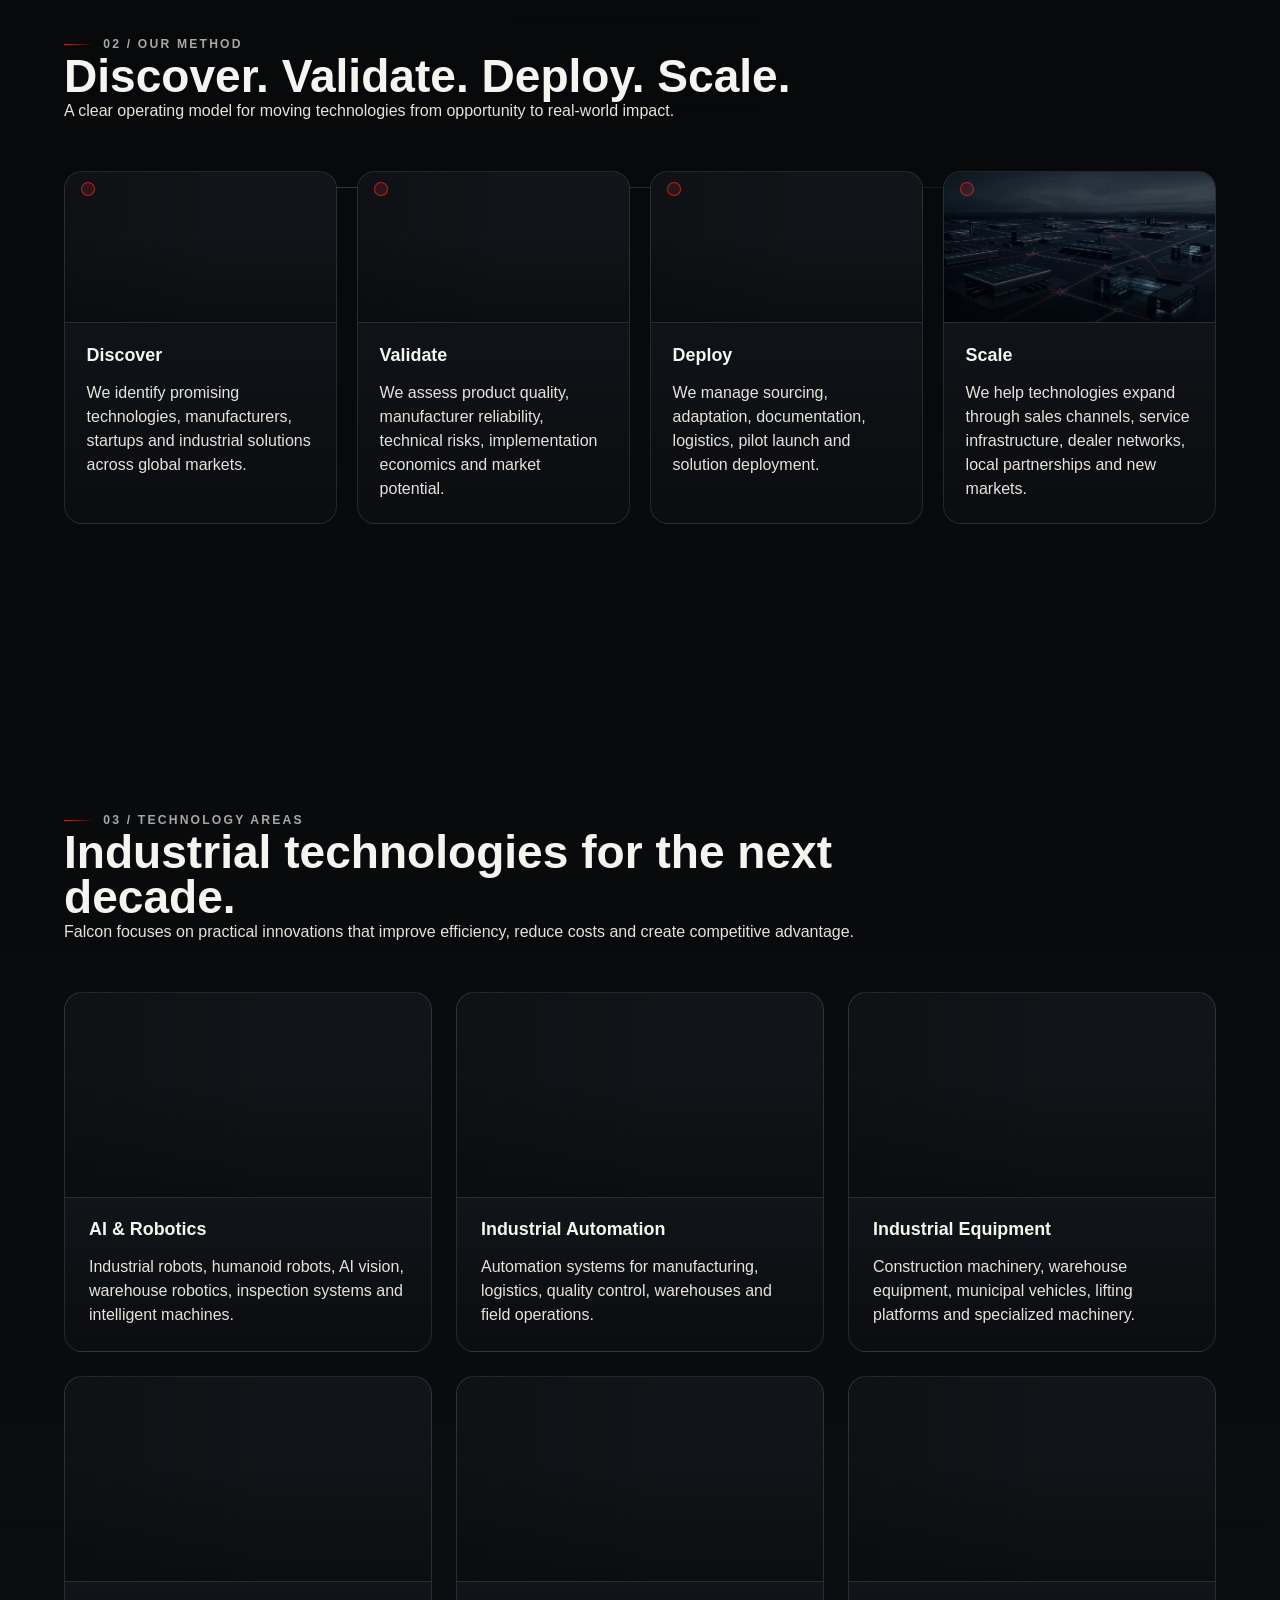
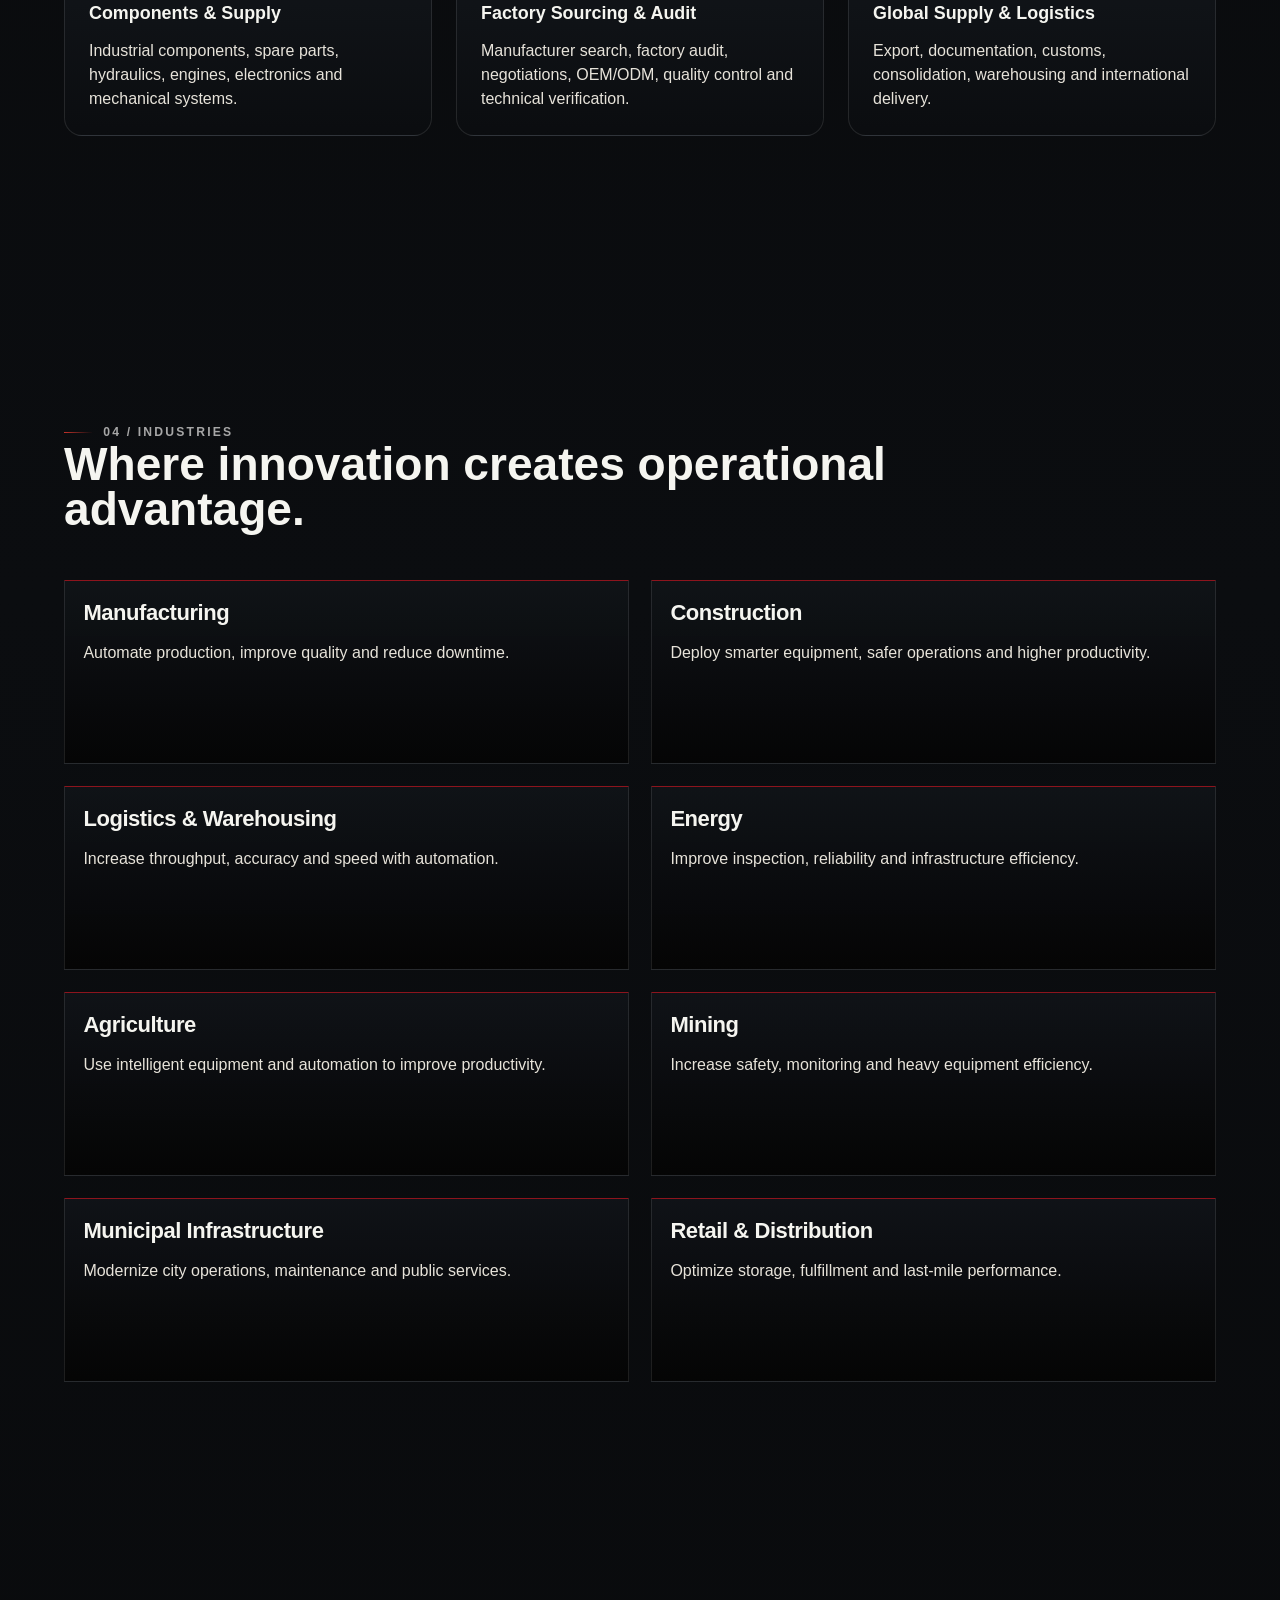
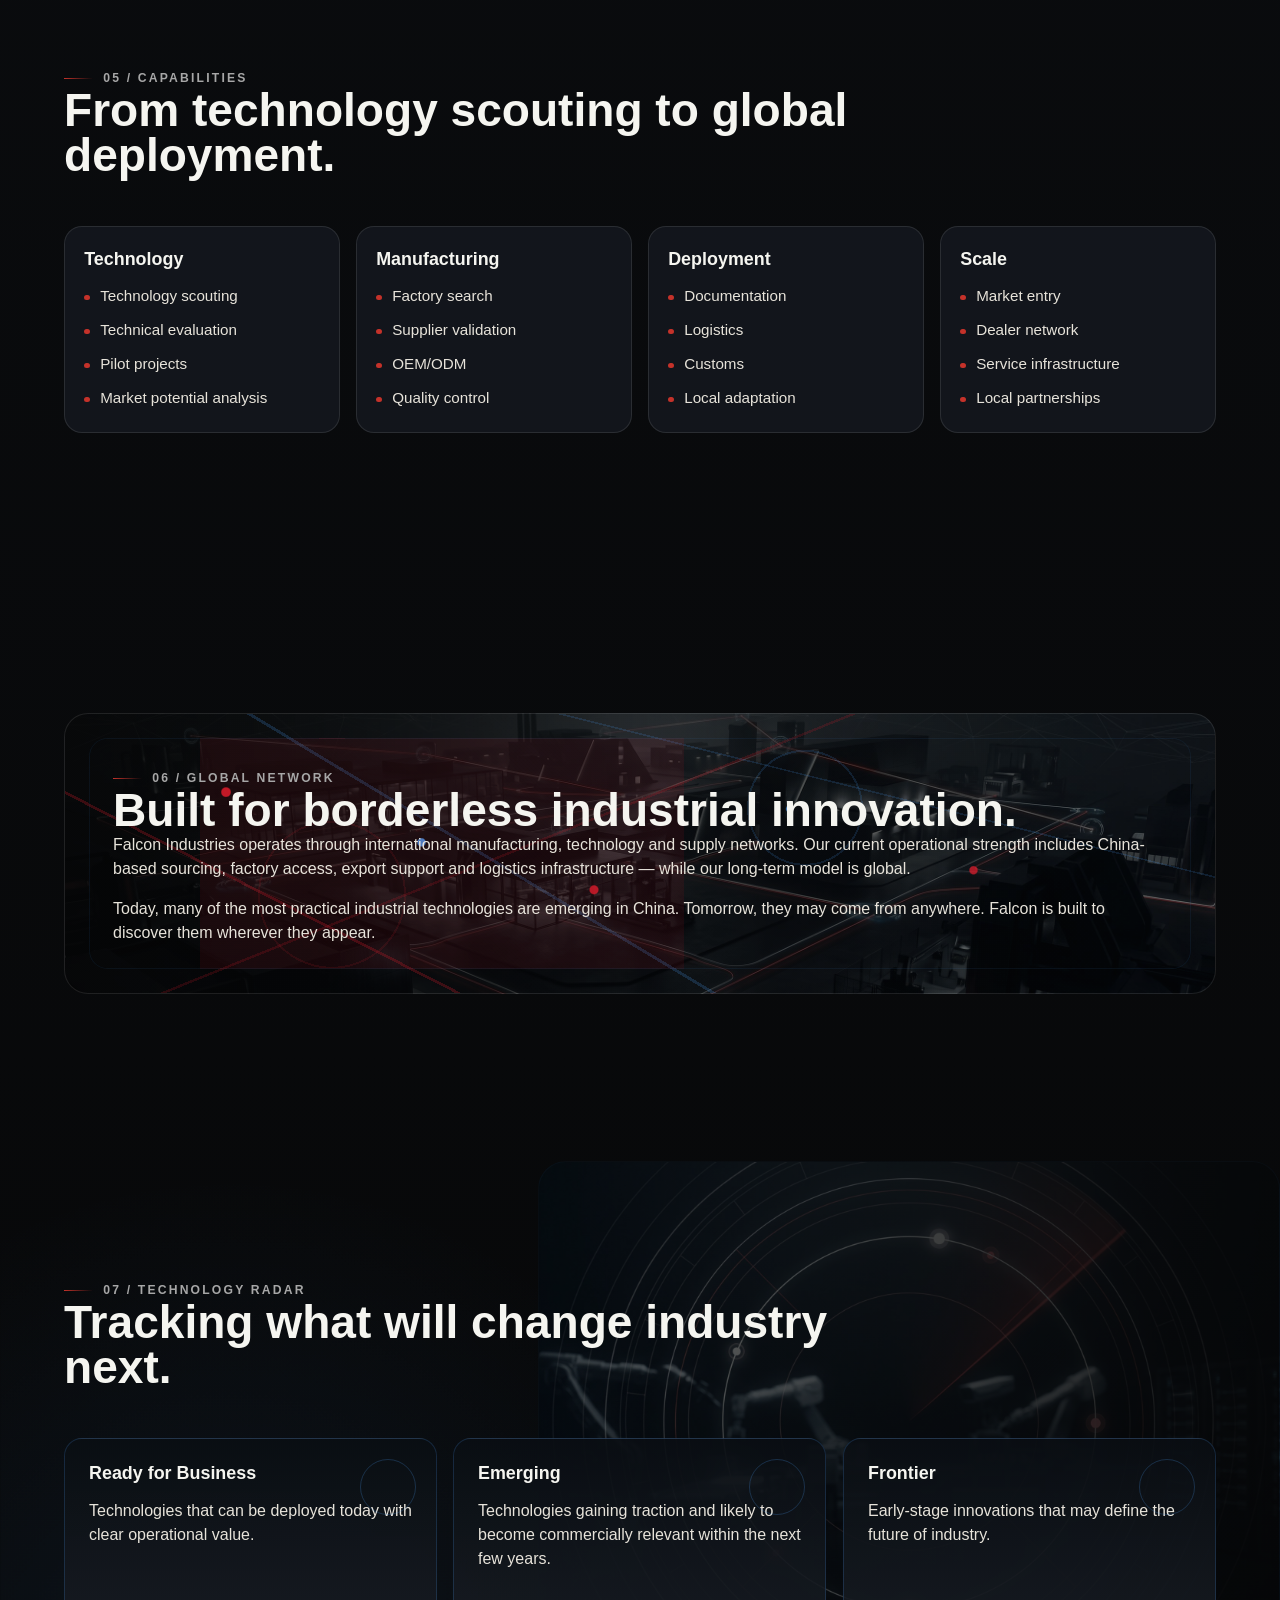
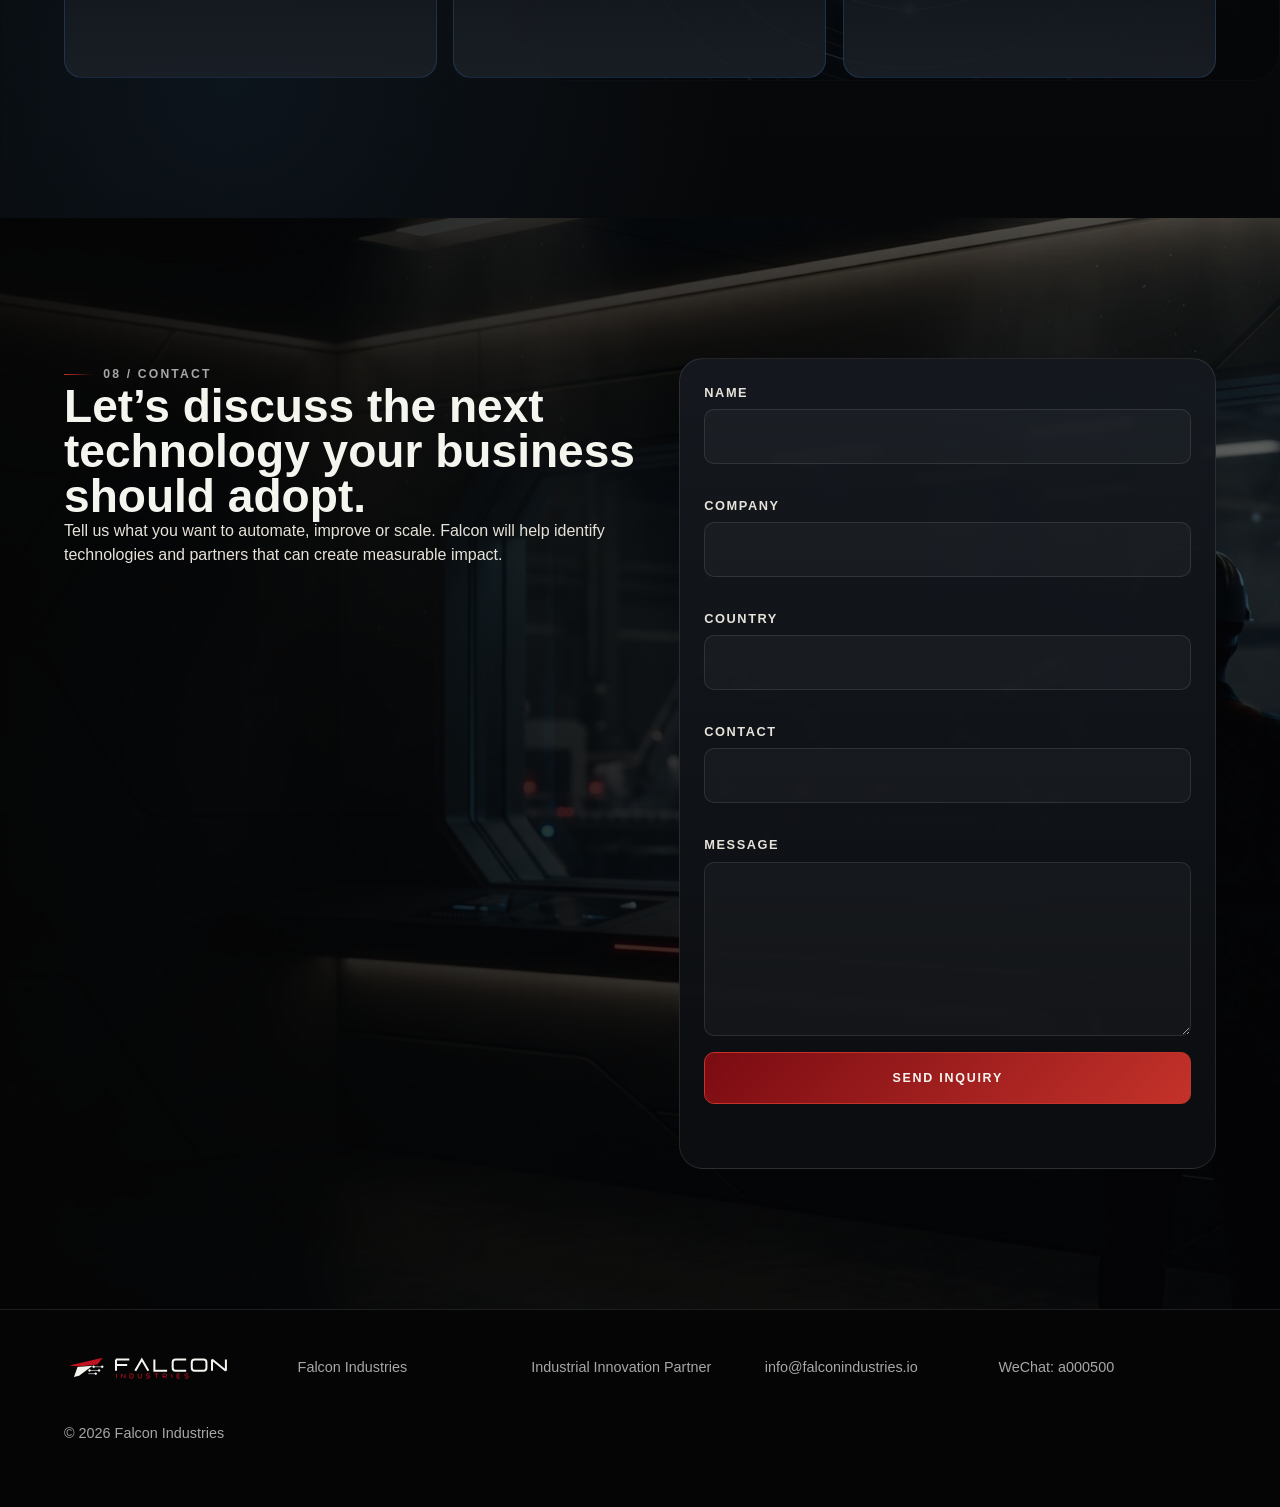
==== commit 865a2e72: "fix: autoplay hero video with reduced motion" ====
--- a/en/index.html
+++ b/en/index.html
@@ -36,7 +36,7 @@
     }
   </script>
   <link rel="preload" as="image" href="/public/media/hero-poster.jpg">
-  <link rel="stylesheet" href="../assets/styles.css?v=20260709-video">
+  <link rel="stylesheet" href="../assets/styles.css?v=20260709-video2">
 </head>
 <body data-lang="en">
   <a class="skip-link" href="#main">Skip to content</a>
@@ -96,10 +96,10 @@
           <p class="hero-bottom-line">Discover. Validate. Deploy. Scale.</p>
         </div>
         <div class="hero-visual hero__media" data-reveal aria-hidden="true">
-          <video class="hero__video hero__video--desktop" autoplay muted loop playsinline preload="metadata" poster="/public/media/hero-poster.jpg" data-video-fallback aria-hidden="true">
+          <video class="hero__video hero__video--desktop" autoplay muted loop playsinline preload="auto" poster="/public/media/hero-poster.jpg" data-video-fallback aria-hidden="true">
             <source src="/public/media/hero-main.mp4" type="video/mp4">
           </video>
-          <video class="hero__video hero__video--mobile" autoplay muted loop playsinline preload="metadata" poster="/public/media/hero-poster.jpg" data-video-fallback aria-hidden="true">
+          <video class="hero__video hero__video--mobile" autoplay muted loop playsinline preload="auto" poster="/public/media/hero-poster.jpg" data-video-fallback aria-hidden="true">
             <source src="/public/media/hero-main-mobile.mp4" type="video/mp4">
           </video>
           <div class="hero__overlay" aria-hidden="true"></div>
@@ -371,6 +371,6 @@
       <p>&copy; <span data-year></span> Falcon Industries</p>
     </div>
   </footer>
-  <script src="../assets/app.js?v=20260709-video" defer></script>
+  <script src="../assets/app.js?v=20260709-video2" defer></script>
 </body>
 </html>
--- a/assets/styles.css
+++ b/assets/styles.css
@@ -1370,7 +1370,4 @@
     will-change: auto;
   }
 
-  .hero__video {
-    display: none !important;
-  }
-}
+}
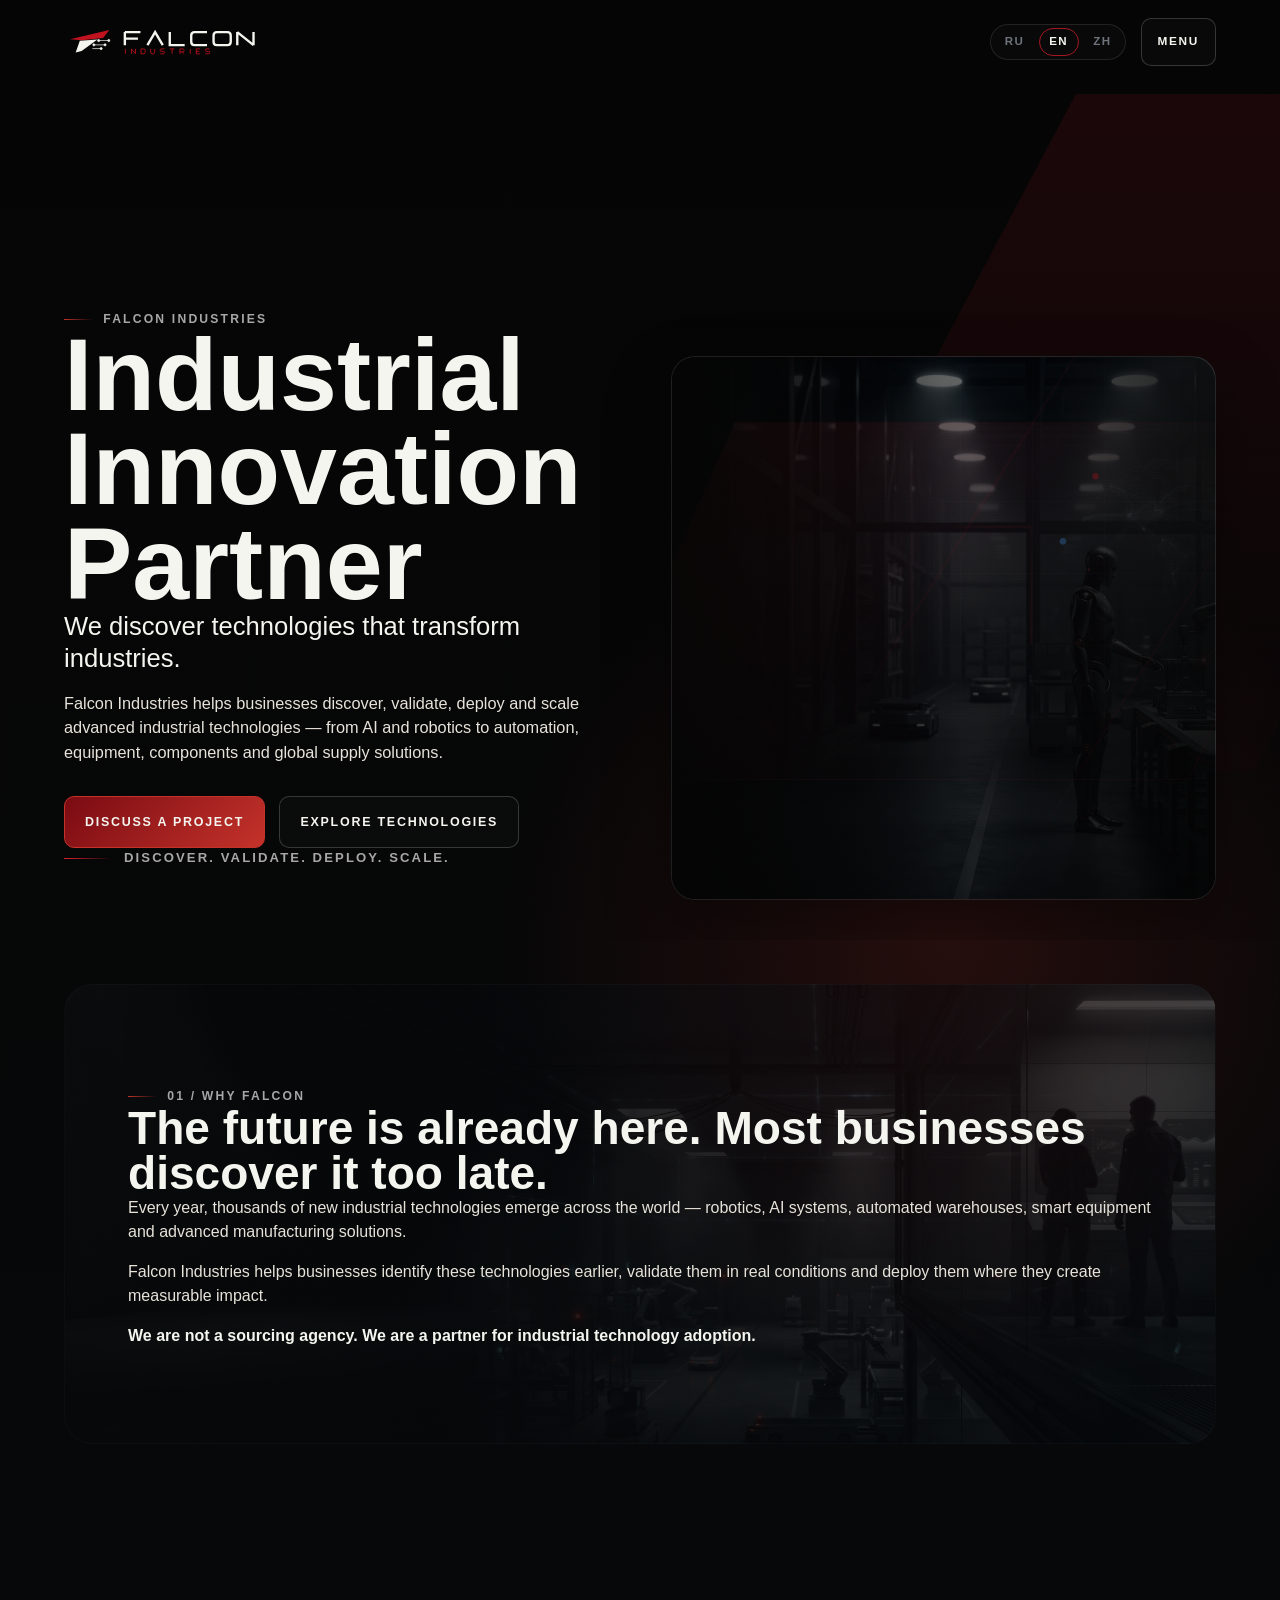
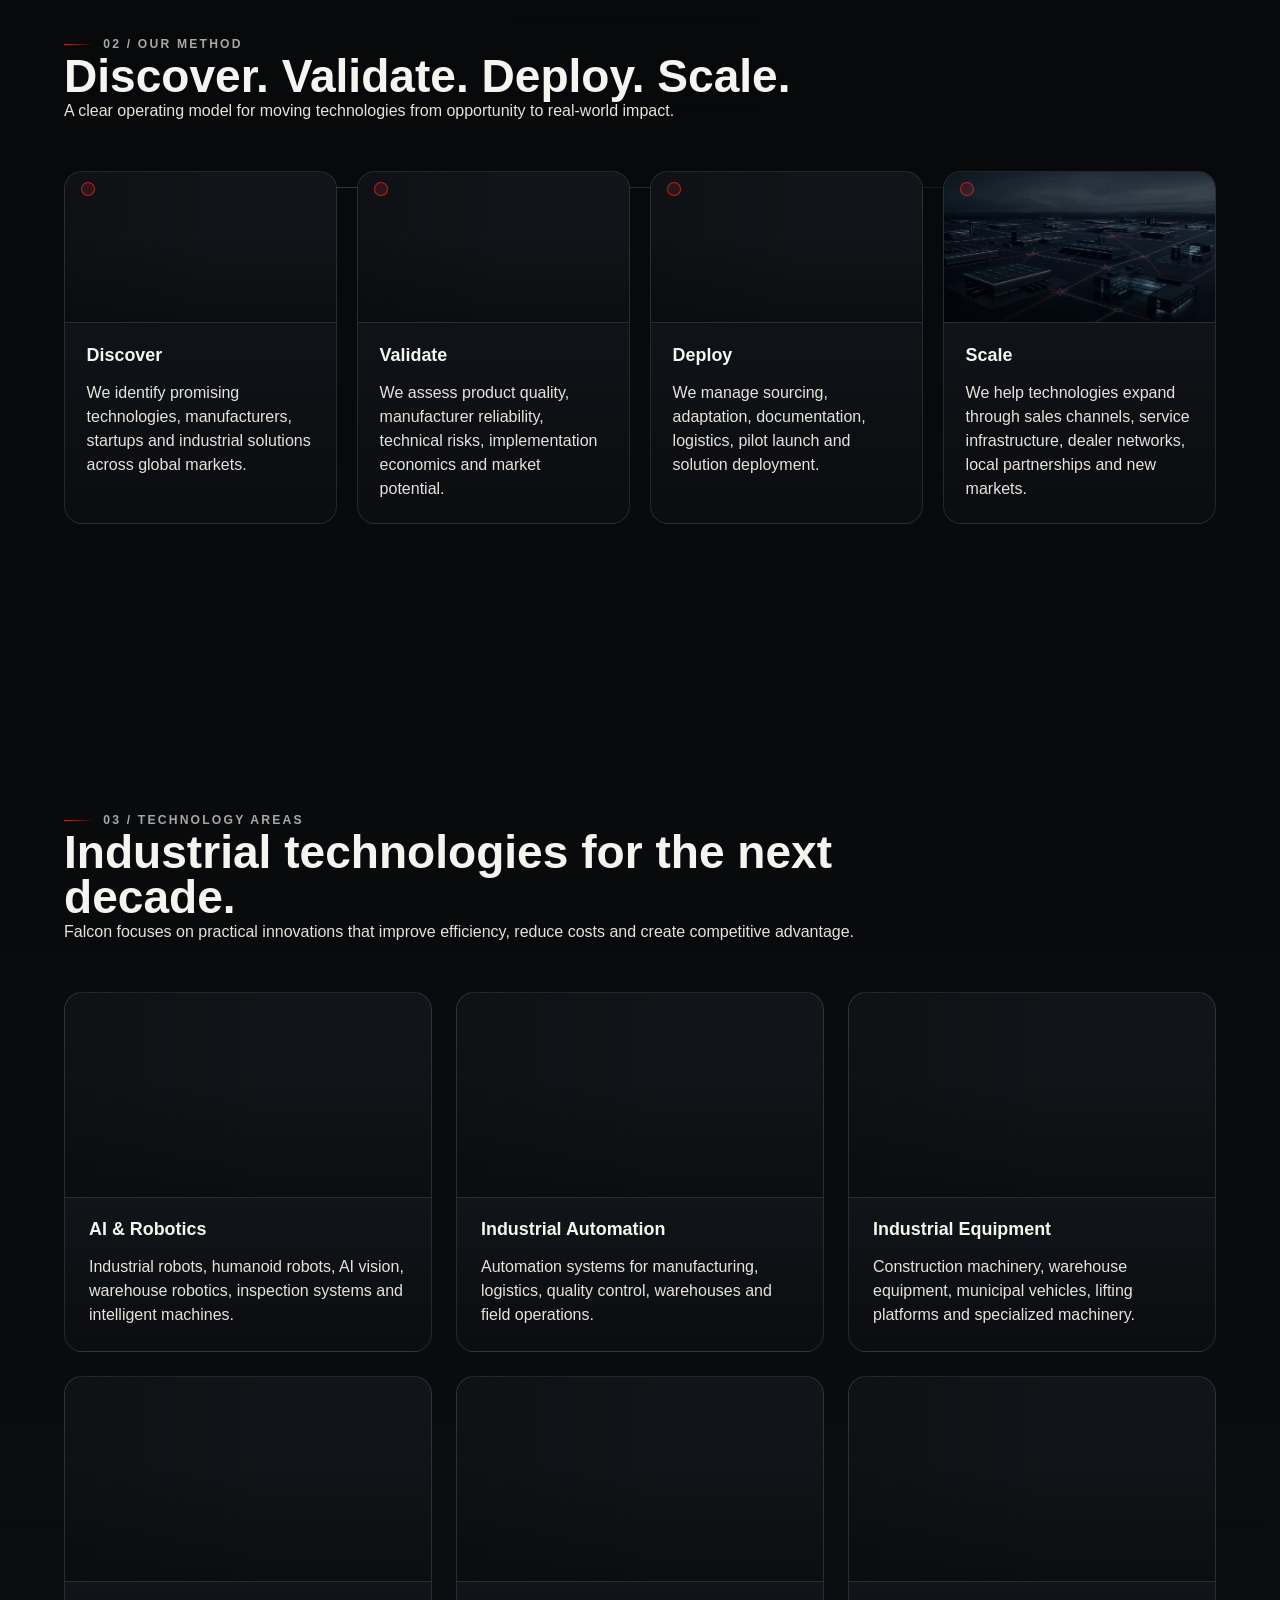
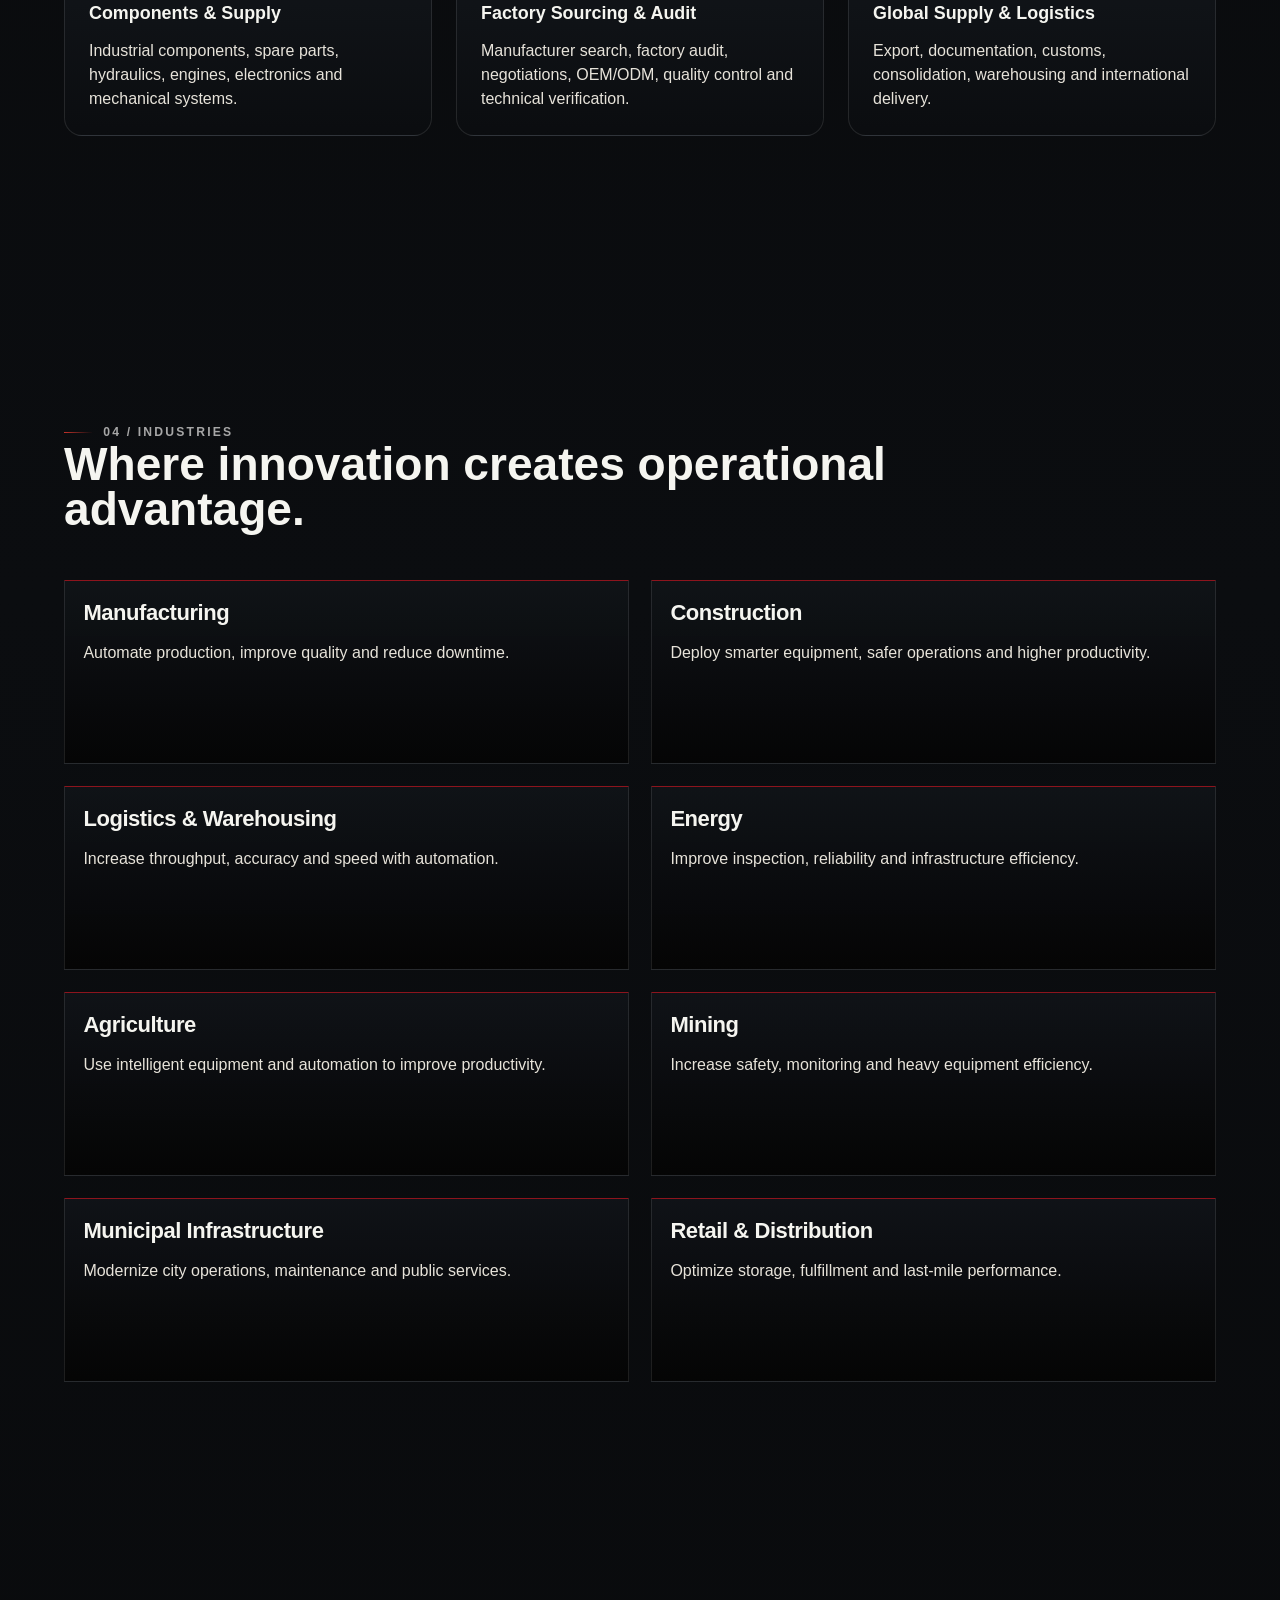
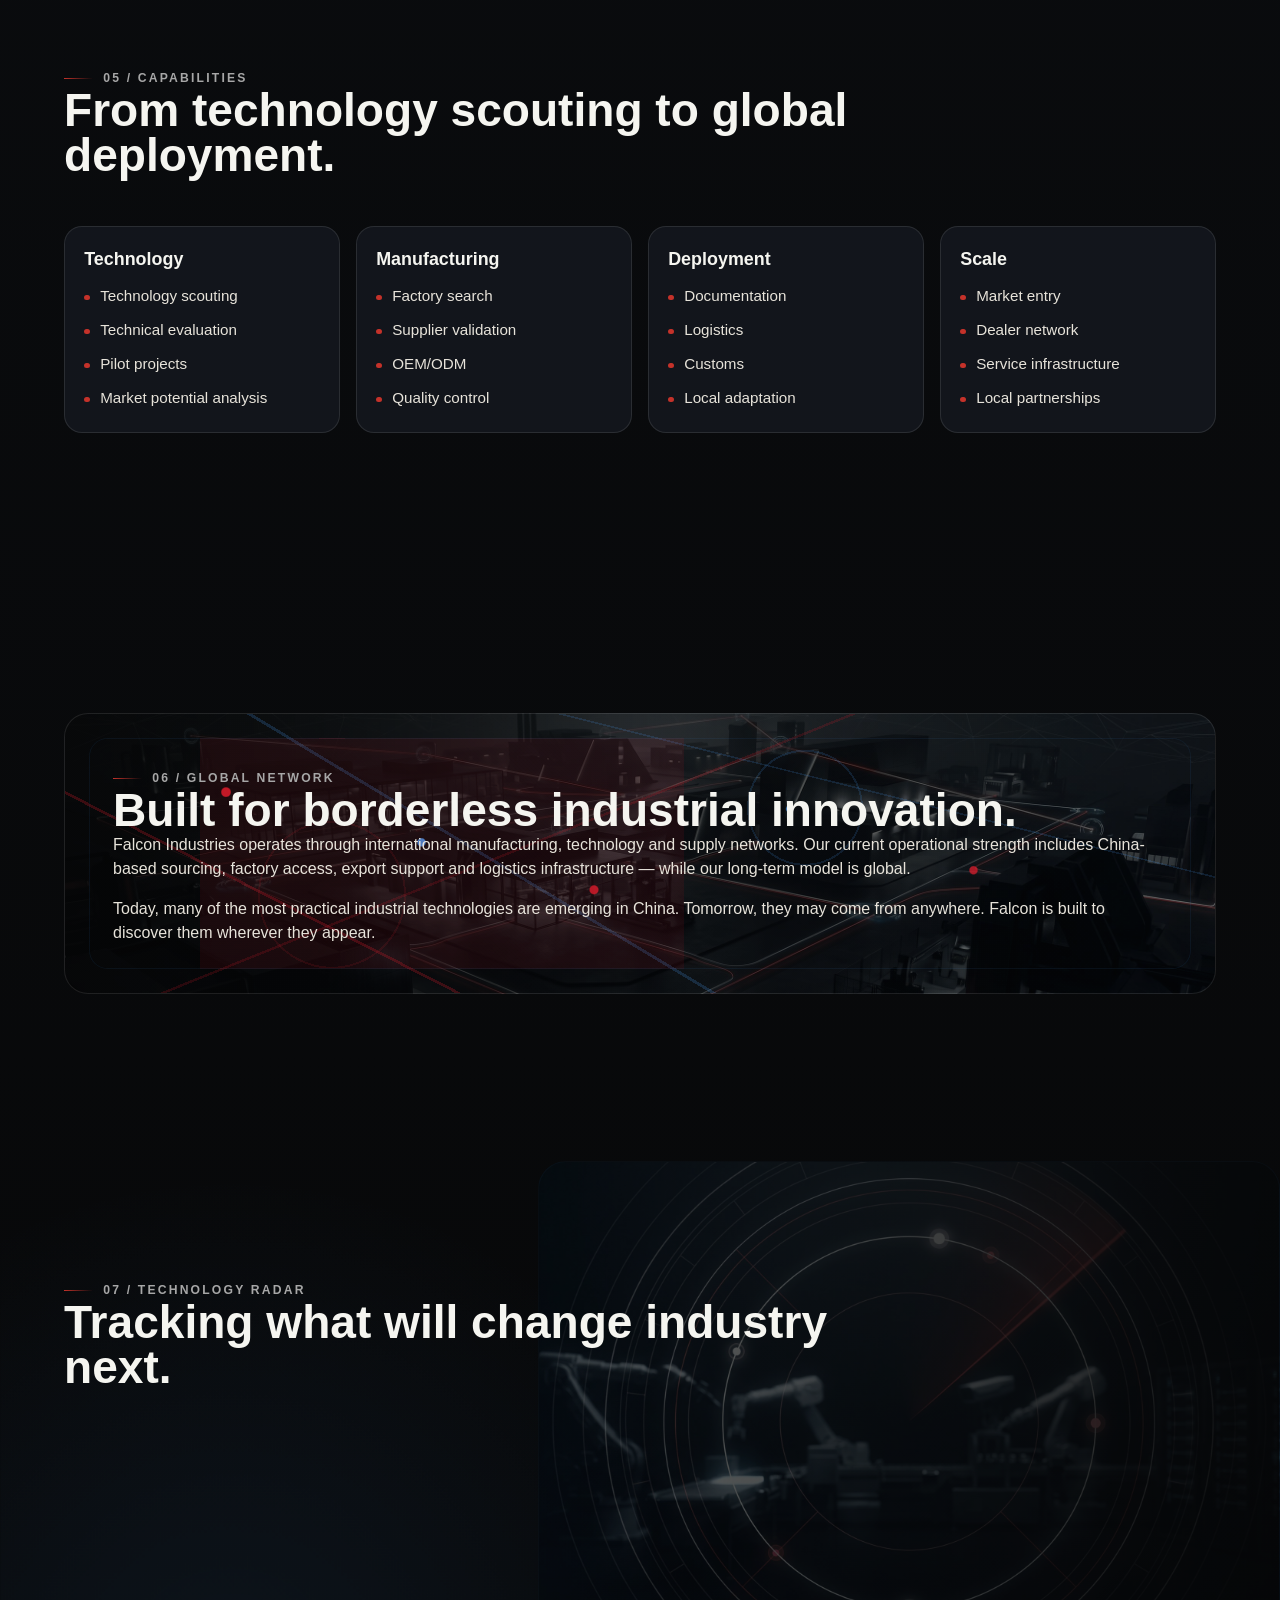
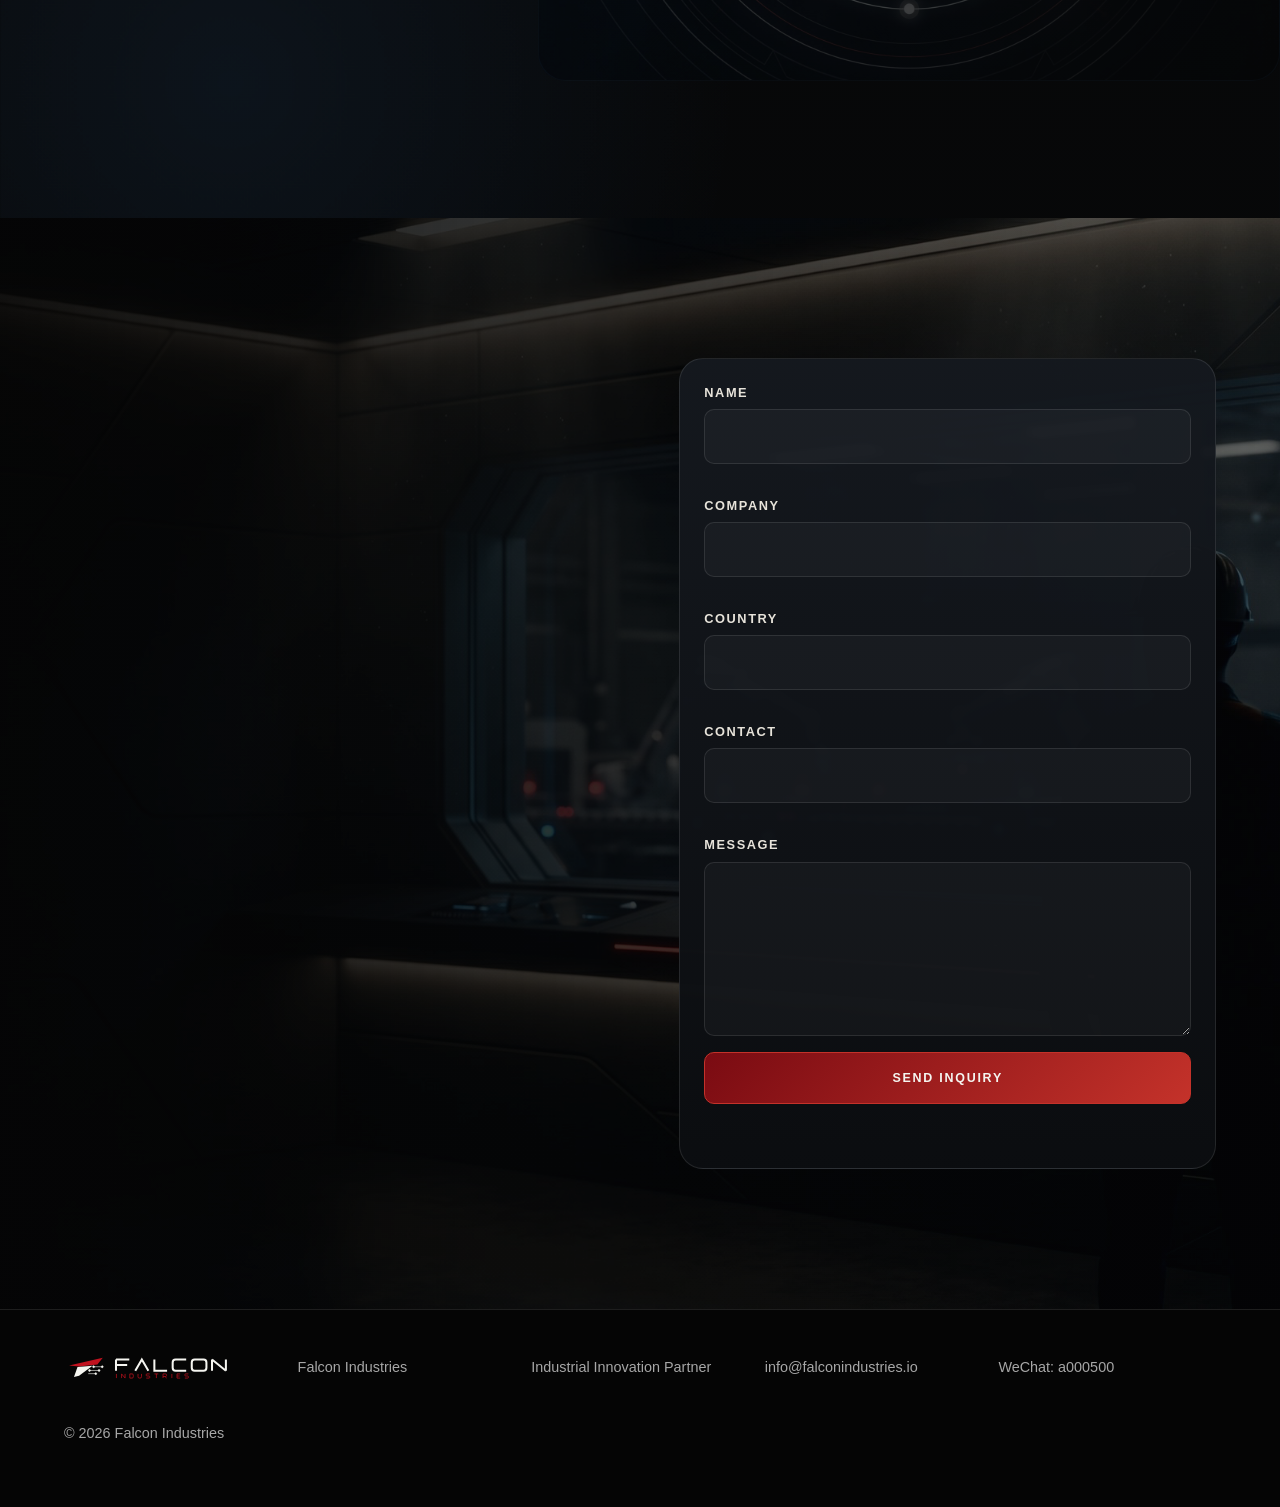
==== commit 412b922a: "fix: refine hero typography and visibility" ====
--- a/en/index.html
+++ b/en/index.html
@@ -35,8 +35,8 @@
       "sameAs": ["https://falconindustries.io/"]
     }
   </script>
-  <link rel="preload" as="image" href="/public/media/hero-poster.jpg">
-  <link rel="stylesheet" href="../assets/styles.css?v=20260709-video2">
+  <link rel="preload" as="image" href="/public/media/hero-poster.jpg" fetchpriority="high">
+  <link rel="stylesheet" href="../assets/styles.css?v=20260710-hero-visual1">
 </head>
 <body data-lang="en">
   <a class="skip-link" href="#main">Skip to content</a>
@@ -44,7 +44,7 @@
     <div class="container">
       <div class="header-bar">
         <a class="brand-logo" href="#hero" aria-label="Falcon Industries">
-          <img src="/public/brand/falcon-logo-horizontal-light.svg" alt="Falcon Industries">
+          <img src="/public/brand/falcon-logo-horizontal-light.svg" alt="Falcon Industries" width="1040" height="220" decoding="async">
         </a>
         <nav class="site-nav" aria-label="Primary navigation">
           <a href="#about">About</a>
@@ -96,12 +96,8 @@
           <p class="hero-bottom-line">Discover. Validate. Deploy. Scale.</p>
         </div>
         <div class="hero-visual hero__media" data-reveal aria-hidden="true">
-          <video class="hero__video hero__video--desktop" autoplay muted loop playsinline preload="auto" poster="/public/media/hero-poster.jpg" data-video-fallback aria-hidden="true">
-            <source src="/public/media/hero-main.mp4" type="video/mp4">
-          </video>
-          <video class="hero__video hero__video--mobile" autoplay muted loop playsinline preload="auto" poster="/public/media/hero-poster.jpg" data-video-fallback aria-hidden="true">
-            <source src="/public/media/hero-main-mobile.mp4" type="video/mp4">
-          </video>
+          <video class="hero__video hero__video--desktop" autoplay muted loop playsinline preload="metadata" poster="/public/media/hero-poster.jpg" data-video-fallback data-src="/public/media/hero-main.mp4" aria-hidden="true"></video>
+          <video class="hero__video hero__video--mobile" autoplay muted loop playsinline preload="metadata" poster="/public/media/hero-poster.jpg" data-video-fallback data-src="/public/media/hero-main-mobile.mp4" aria-hidden="true"></video>
           <div class="hero__overlay" aria-hidden="true"></div>
         </div>
       </div>
@@ -362,7 +358,7 @@
   <footer class="site-footer">
     <div class="container">
       <a class="footer-logo" href="#hero" aria-label="Falcon Industries">
-        <img src="/public/brand/falcon-logo-horizontal-light.svg" alt="Falcon Industries">
+        <img src="/public/brand/falcon-logo-horizontal-light.svg" alt="Falcon Industries" width="1040" height="220" loading="lazy" decoding="async">
       </a>
       <p>Falcon Industries</p>
       <p>Industrial Innovation Partner</p>
@@ -371,6 +367,6 @@
       <p>&copy; <span data-year></span> Falcon Industries</p>
     </div>
   </footer>
-  <script src="../assets/app.js?v=20260709-video2" defer></script>
+  <script src="../assets/app.js?v=20260710-hero-visual1" defer></script>
 </body>
 </html>
--- a/assets/styles.css
+++ b/assets/styles.css
@@ -616,8 +616,8 @@
   inset: 0;
   z-index: 3;
   background:
-    linear-gradient(90deg, rgba(5, 5, 5, 0.94), rgba(5, 5, 5, 0.48) 52%, rgba(5, 5, 5, 0.8)),
-    linear-gradient(180deg, rgba(5, 5, 5, 0.16), rgba(5, 5, 5, 0.72));
+    linear-gradient(90deg, rgba(5, 5, 5, 0.88), rgba(5, 5, 5, 0.22) 55%, rgba(5, 5, 5, 0.48)),
+    linear-gradient(180deg, rgba(5, 5, 5, 0.08), rgba(5, 5, 5, 0.46));
   pointer-events: none;
 }
 
@@ -661,7 +661,7 @@
   margin: 0;
   font-size: clamp(52px, 8vw, 124px);
   line-height: 0.92;
-  letter-spacing: -0.06em;
+  letter-spacing: 0;
   text-wrap: balance;
 }
 
